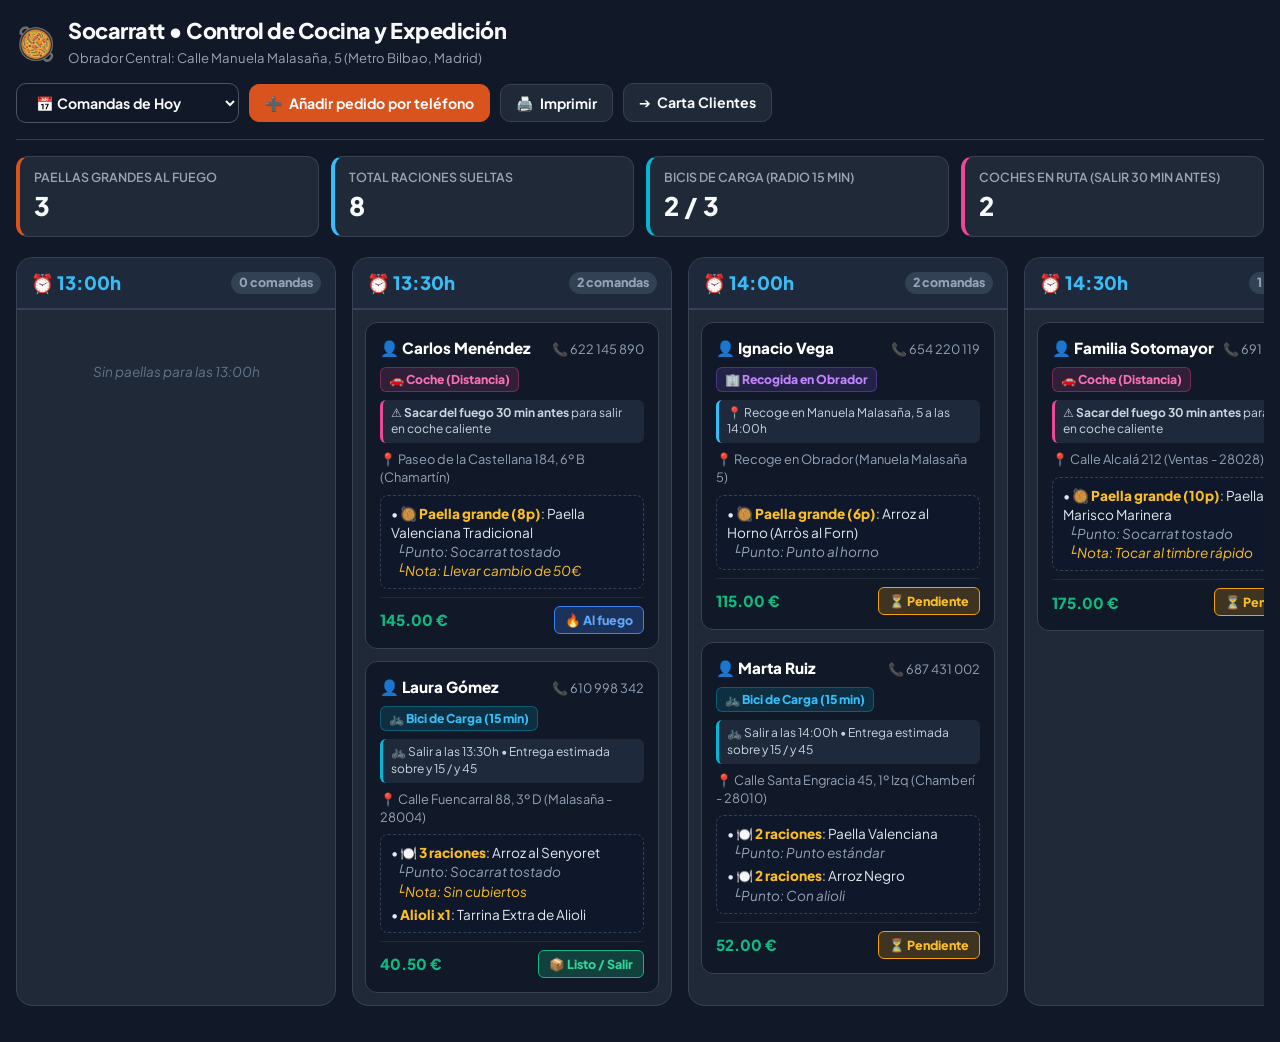
==== cocina.html @ 7521b32a "Initial commit: Sistema de gestion de pedidos Socarratt" ====
<!DOCTYPE html>
<html lang="es">
<head>
  <meta charset="UTF-8">
  <meta name="viewport" content="width=device-width, initial-scale=1.0">
  <title>Panel de Cocina y Comandas | Socarratt Madrid (Manuela Malasaña 5)</title>
  
  <link rel="preconnect" href="https://fonts.googleapis.com">
  <link rel="preconnect" href="https://fonts.gstatic.com" crossorigin>
  <link href="https://fonts.googleapis.com/css2?family=Plus+Jakarta+Sans:wght@400;500;600;700;800&display=swap" rel="stylesheet">
  
  <link rel="stylesheet" href="cocina.css">
</head>
<body>

  <!-- 1. Barra de control superior del KDS -->
  <header class="kds-header">
    <div class="kds-brand">
      <div style="font-size: 2rem;">🥘</div>
      <div>
        <h1>Socarratt &bull; Control de Cocina y Expedición</h1>
        <span>Obrador Central: Calle Manuela Malasaña, 5 (Metro Bilbao, Madrid)</span>
      </div>
    </div>

    <div class="kds-actions">
      <!-- Selector de fecha -->
      <select id="kds-date-filter" class="btn-kds" style="background:#111827; border-color:#4b5563;">
        <option value="today">📅 Comandas de Hoy</option>
        <option value="tomorrow">📅 Comandas de Mañana</option>
        <option value="all">📅 Ver todas las fechas</option>
      </select>

      <button id="btn-new-phone-order" class="btn-kds btn-kds-primary" title="Apuntar un pedido de cliente que llama por teléfono">
        <span>➕</span> <span>Añadir pedido por teléfono</span>
      </button>

      <button id="btn-print-kds" class="btn-kds" title="Imprimir hoja de producción para el paellero">
        <span>🖨️</span> <span>Imprimir</span>
      </button>

      <a href="index.html" class="btn-kds" style="text-decoration: none;">
        <span>➔</span> <span>Carta Clientes</span>
      </a>
    </div>
  </header>

  <!-- 2. KPIs de Producción del Día -->
  <section class="kpi-row">
    <div class="kpi-card" style="border-left: 4px solid var(--primary);">
      <span class="kpi-label">Paellas Grandes al Fuego</span>
      <span class="kpi-value" id="kpi-paellas-count">0</span>
    </div>

    <div class="kpi-card" style="border-left: 4px solid #38bdf8;">
      <span class="kpi-label">Total Raciones Sueltas</span>
      <span class="kpi-value" id="kpi-raciones-count">0</span>
    </div>

    <div class="kpi-card" style="border-left: 4px solid var(--bike-color);">
      <span class="kpi-label">Bicis de Carga (Radio 15 min)</span>
      <span class="kpi-value" id="kpi-bicis-count">0 / 3</span>
    </div>

    <div class="kpi-card" style="border-left: 4px solid var(--car-color);">
      <span class="kpi-label">Coches en Ruta (Salir 30 min antes)</span>
      <span class="kpi-value" id="kpi-coches-count">0</span>
    </div>
  </section>

  <!-- 3. Tablón Horizontal de Tramas Horarias (cada media hora) -->
  <main class="slots-container" id="kds-slots-grid">
    <!-- Renderizado dinámico desde cocina.js (13:00, 13:30, 14:00, 14:30...) -->
  </main>

  <!-- 4. Modal para apuntar una llamada telefónica en 10 segundos -->
  <div class="modal-overlay" id="manual-order-modal">
    <div class="modal-content">
      <button class="modal-close-btn" onclick="closeManualModal()">&times;</button>
      <h2 style="font-size: 1.25rem; font-weight: 800; margin-bottom: 4px;">➕ Nueva Comanda por Teléfono</h2>
      <p style="font-size: 0.8rem; color: #94a3b8; margin-bottom: 16px;">
        Apúntalo aquí para meterlo directamente en la franja horaria de cocina sin usar papel.
      </p>

      <form onsubmit="event.preventDefault(); saveManualPhoneOrder();">
        <div style="display: grid; grid-template-columns: 1fr 1fr; gap: 10px;">
          <div class="form-group">
            <label class="form-label">Nombre del cliente *</label>
            <input type="text" id="m-client-name" class="form-input" placeholder="Ej: Javier López" required>
          </div>
          <div class="form-group">
            <label class="form-label">Teléfono móvil *</label>
            <input type="tel" id="m-client-phone" class="form-input" placeholder="600 000 000" required>
          </div>
        </div>

        <div style="display: grid; grid-template-columns: 1fr 1fr; gap: 10px;">
          <div class="form-group">
            <label class="form-label">Tramo horario de entrega / salida *</label>
            <select id="m-slot" class="form-select">
              <option value="13:00">⏰ 13:00h</option>
              <option value="13:30">⏰ 13:30h</option>
              <option value="14:00" selected>⏰ 14:00h</option>
              <option value="14:30">⏰ 14:30h</option>
              <option value="15:00">⏰ 15:00h</option>
              <option value="15:30">⏰ 15:30h</option>
              <option value="16:00">⏰ 16:00h</option>
            </select>
          </div>
          <div class="form-group">
            <label class="form-label">Tipo de entrega *</label>
            <select id="m-type" class="form-select" onchange="document.getElementById('m-address-group').style.display = this.value === 'pickup' ? 'none' : 'block'">
              <option value="pickup">🏢 Recoger en Obrador (Malasaña 5)</option>
              <option value="delivery_whole">🥘 Paella grande a domicilio</option>
              <option value="delivery_portions">🛵 Raciones a domicilio</option>
            </select>
          </div>
        </div>

        <div class="form-group" id="m-address-group" style="display: none;">
          <label class="form-label">Dirección en Madrid (detecta si va en Bici o Coche):</label>
          <input type="text" id="m-address" class="form-input" placeholder="Ej: C/ Fuencarral 40 (o CP 28004)">
        </div>

        <div style="display: grid; grid-template-columns: 1.2fr 1fr; gap: 10px;">
          <div class="form-group">
            <label class="form-label">Variedad de Arroz *</label>
            <select id="m-rice" class="form-select">
              <option value="Paella Valenciana Tradicional">Paella Valenciana</option>
              <option value="Arroz al Senyoret">Arroz al Senyoret</option>
              <option value="Arroz al Horno (Arròs al Forn)">Arroz al Horno</option>
              <option value="Arroz a Banda">Arroz a Banda</option>
              <option value="Arroz Negro con Sepia">Arroz Negro</option>
              <option value="Paella de la Abuela">Paella de la Abuela</option>
              <option value="Paella Rústica">Paella Rústica</option>
              <option value="Paella de Verduras">Paella de Verduras</option>
              <option value="Fideuà de Gandía">Fideuà de Gandía</option>
            </select>
          </div>
          <div class="form-group">
            <label class="form-label">Formato *</label>
            <select id="m-format" class="form-select">
              <option value="Paella grande para 6 personas">🥘 Paella grande (6p) - 115€</option>
              <option value="Paella grande para 7 personas">🥘 Paella grande (7p) - 130€</option>
              <option value="Paella grande para 8 personas">🥘 Paella grande (8p) - 145€</option>
              <option value="Paella grande para 9 personas">🥘 Paella grande (9p) - 160€</option>
              <option value="Paella grande para 10 personas">🥘 Paella grande (10p) - 175€</option>
              <option value="1 ración individual">🍽️ 1 ración (10€)</option>
              <option value="2 raciones individuales">🍽️ 2 raciones</option>
              <option value="3 raciones individuales">🍽️ 3 raciones</option>
              <option value="4 raciones individuales">🍽️ 4 raciones</option>
            </select>
          </div>
        </div>

        <div style="display: grid; grid-template-columns: 1fr 1fr; gap: 10px;">
          <div class="form-group">
            <label class="form-label">Punto de cocción</label>
            <select id="m-option" class="form-select">
              <option value="Socarrat tostado">Socarrat tostado</option>
              <option value="Punto estándar">Punto estándar</option>
              <option value="Sin tostar">Sin tostar</option>
            </select>
          </div>
          <div class="form-group">
            <label class="form-label">Total (€)</label>
            <input type="number" id="m-total" class="form-input" placeholder="Ej: 115.00">
          </div>
        </div>

        <div class="form-group">
          <label class="form-label">Notas de cocina o repartidor (opcional):</label>
          <input type="text" id="m-notes" class="form-input" placeholder="Ej: Sin pimiento, cambio de 50€...">
        </div>

        <button type="submit" class="btn-kds btn-kds-primary" style="width: 100%; justify-content: center; padding: 12px; margin-top: 10px;">
          Guardar Comanda en Cocina
        </button>
      </form>
    </div>
  </div>

  <script src="cocina.js"></script>
</body>
</html>
---- cocina.css ----
/* ========================================================
   ESTILOS DEL PANEL DE COCINA Y COMANDAS - SOCARRATT
   Diseñado para tablet/pantalla de barra y cocina en Manuela Malasaña 5
   ======================================================== */

:root {
  --primary: #d9531e;
  --primary-hover: #c04313;
  --bg-dark: #111827;
  --bg-card: #1f2937;
  --text-light: #f9fafb;
  --text-muted: #9ca3af;
  --border: #374151;
  --status-pending: #f59e0b;
  --status-cooking: #3b82f6;
  --status-ready: #10b981;
  --status-delivered: #6b7280;
  --bike-color: #06b6d4;
  --car-color: #ec4899;
  --pickup-color: #8b5cf6;
}

* {
  box-sizing: border-box;
  margin: 0;
  padding: 0;
  font-family: 'Plus Jakarta Sans', system-ui, -apple-system, sans-serif;
}

body {
  background-color: var(--bg-dark);
  color: var(--text-light);
  min-height: 100vh;
  padding: 16px;
  line-height: 1.4;
}

/* --- BARRA SUPERIOR DE CONTROL --- */
.kds-header {
  display: flex;
  justify-content: space-between;
  align-items: center;
  flex-wrap: wrap;
  gap: 14px;
  padding-bottom: 16px;
  border-bottom: 1px solid var(--border);
  margin-bottom: 16px;
}

.kds-brand {
  display: flex;
  align-items: center;
  gap: 12px;
}

.kds-brand h1 {
  font-size: 1.35rem;
  font-weight: 800;
  letter-spacing: -0.5px;
}

.kds-brand span {
  font-size: 0.82rem;
  color: var(--text-muted);
}

.kds-actions {
  display: flex;
  align-items: center;
  gap: 10px;
  flex-wrap: wrap;
}

.btn-kds {
  background: var(--bg-card);
  border: 1px solid var(--border);
  color: var(--text-light);
  padding: 9px 15px;
  border-radius: 10px;
  font-size: 0.88rem;
  font-weight: 700;
  cursor: pointer;
  display: inline-flex;
  align-items: center;
  gap: 6px;
  transition: all 0.2s;
}

.btn-kds:hover {
  background: #374151;
}

.btn-kds-primary {
  background: var(--primary);
  border-color: var(--primary);
  color: white;
}

.btn-kds-primary:hover {
  background: var(--primary-hover);
}

/* --- KPIs Y RESUMEN RÁPIDO DE COCINA --- */
.kpi-row {
  display: grid;
  grid-template-columns: repeat(auto-fit, minmax(170px, 1fr));
  gap: 12px;
  margin-bottom: 20px;
}

.kpi-card {
  background: var(--bg-card);
  border: 1px solid var(--border);
  border-radius: 12px;
  padding: 12px 14px;
  display: flex;
  flex-direction: column;
}

.kpi-label {
  font-size: 0.78rem;
  color: var(--text-muted);
  font-weight: 600;
  text-transform: uppercase;
}

.kpi-value {
  font-size: 1.6rem;
  font-weight: 800;
  color: var(--text-light);
  margin-top: 2px;
}

/* --- TRAMOS HORARIOS HORIZONTALES / COLUMNAS --- */
.slots-container {
  display: flex;
  gap: 16px;
  overflow-x: auto;
  padding-bottom: 20px;
  min-height: calc(100vh - 220px);
}

.slots-container::-webkit-scrollbar {
  height: 8px;
}

.slots-container::-webkit-scrollbar-thumb {
  background: #4b5563;
  border-radius: 10px;
}

.slot-column {
  background: var(--bg-card);
  border: 1px solid var(--border);
  border-radius: 16px;
  min-width: 320px;
  max-width: 340px;
  flex: 0 0 320px;
  display: flex;
  flex-direction: column;
  overflow: hidden;
}

.slot-header {
  background: #1e293b;
  padding: 12px 14px;
  border-bottom: 2px solid var(--border);
  display: flex;
  justify-content: space-between;
  align-items: center;
}

.slot-time {
  font-size: 1.15rem;
  font-weight: 800;
  color: #38bdf8;
  display: flex;
  align-items: center;
  gap: 6px;
}

.slot-badge {
  background: #334155;
  color: #94a3b8;
  font-size: 0.78rem;
  font-weight: 800;
  padding: 2px 8px;
  border-radius: 9999px;
}

.slot-orders-list {
  padding: 12px;
  display: flex;
  flex-direction: column;
  gap: 12px;
  overflow-y: auto;
  flex: 1;
}

.slot-empty {
  text-align: center;
  padding: 40px 10px;
  color: #64748b;
  font-size: 0.85rem;
  font-style: italic;
}

/* --- TARJETA DE COMANDA / TICKET --- */
.ticket-card {
  background: #111827;
  border: 1px solid #374151;
  border-radius: 12px;
  padding: 14px;
  display: flex;
  flex-direction: column;
  gap: 8px;
  transition: transform 0.15s, border-color 0.15s;
}

.ticket-card:hover {
  border-color: #64748b;
}

.ticket-header {
  display: flex;
  justify-content: space-between;
  align-items: baseline;
}

.ticket-client {
  font-weight: 800;
  font-size: 0.95rem;
  color: white;
}

.ticket-phone {
  font-size: 0.8rem;
  color: #94a3b8;
}

/* BADGES DE LOGÍSTICA (BICI, COCHE, RECOGIDA) */
.logistics-pill {
  font-size: 0.76rem;
  font-weight: 800;
  padding: 3px 8px;
  border-radius: 6px;
  display: inline-flex;
  align-items: center;
  gap: 4px;
  width: fit-content;
}

.pill-bike {
  background: rgba(6, 182, 212, 0.15);
  color: #38bdf8;
  border: 1px solid rgba(6, 182, 212, 0.35);
}

.pill-car {
  background: rgba(236, 72, 153, 0.15);
  color: #f472b6;
  border: 1px solid rgba(236, 72, 153, 0.35);
}

.pill-pickup {
  background: rgba(139, 92, 246, 0.15);
  color: #c084fc;
  border: 1px solid rgba(139, 92, 246, 0.35);
}

.ticket-timing-alert {
  font-size: 0.75rem;
  color: #cbd5e1;
  background: #1e293b;
  padding: 5px 8px;
  border-radius: 6px;
  border-left: 3px solid #38bdf8;
}

.timing-car {
  border-left-color: #ec4899;
}

.timing-bike {
  border-left-color: #06b6d4;
}

/* DETALLE DE PLATOS DE LA COMANDA */
.ticket-items {
  background: #0f172a;
  border-radius: 8px;
  padding: 8px 10px;
  font-size: 0.85rem;
  border: 1px dashed #334155;
}

.ticket-item-row {
  margin-bottom: 4px;
  color: #e2e8f0;
}

.ticket-item-row:last-child {
  margin-bottom: 0;
}

.ticket-item-highlight {
  color: #fbbf24;
  font-weight: 800;
}

.ticket-footer {
  display: flex;
  justify-content: space-between;
  align-items: center;
  padding-top: 8px;
  border-top: 1px solid #1f2937;
}

.ticket-total {
  font-size: 0.95rem;
  font-weight: 800;
  color: #10b981;
}

/* BOTÓN DE ESTADO DEL TICKET (EN ESPERA -> AL FUEGO -> LISTO) */
.ticket-status-btn {
  border: none;
  border-radius: 6px;
  padding: 5px 10px;
  font-size: 0.78rem;
  font-weight: 800;
  cursor: pointer;
  transition: all 0.15s;
}

.status-pending {
  background: rgba(245, 158, 11, 0.2);
  color: #fbbf24;
  border: 1px solid #f59e0b;
}

.status-cooking {
  background: rgba(59, 130, 246, 0.25);
  color: #60a5fa;
  border: 1px solid #3b82f6;
  animation: pulseCooking 1.5s infinite;
}

@keyframes pulseCooking {
  0%, 100% { opacity: 1; }
  50% { opacity: 0.7; }
}

.status-ready {
  background: rgba(16, 185, 129, 0.25);
  color: #34d399;
  border: 1px solid #10b981;
}

.status-delivered {
  background: #334155;
  color: #94a3b8;
  border: 1px solid #475569;
}

/* --- MODAL DE NUEVA COMANDA MANUAL (LLAMADA TELEFÓNICA) --- */
.modal-overlay {
  display: none;
  position: fixed;
  inset: 0;
  background: rgba(0, 0, 0, 0.75);
  backdrop-filter: blur(4px);
  z-index: 1000;
  align-items: center;
  justify-content: center;
  padding: 16px;
}

.modal-overlay.active {
  display: flex;
}

.modal-content {
  background: var(--bg-card);
  border: 1px solid var(--border);
  border-radius: 16px;
  max-width: 540px;
  width: 100%;
  max-height: 90vh;
  overflow-y: auto;
  padding: 24px;
  color: white;
  position: relative;
}

.form-group {
  margin-bottom: 14px;
}

.form-label {
  display: block;
  font-size: 0.82rem;
  font-weight: 700;
  color: #cbd5e1;
  margin-bottom: 5px;
}

.form-input, .form-select, .form-textarea {
  width: 100%;
  padding: 10px 12px;
  background: #111827;
  border: 1px solid var(--border);
  border-radius: 8px;
  color: white;
  font-size: 0.92rem;
  outline: none;
}

.form-input:focus, .form-select:focus, .form-textarea:focus {
  border-color: var(--primary);
}

.modal-close-btn {
  position: absolute;
  top: 18px;
  right: 18px;
  background: #374151;
  border: none;
  width: 32px;
  height: 32px;
  border-radius: 50%;
  color: white;
  cursor: pointer;
  font-size: 1.2rem;
}
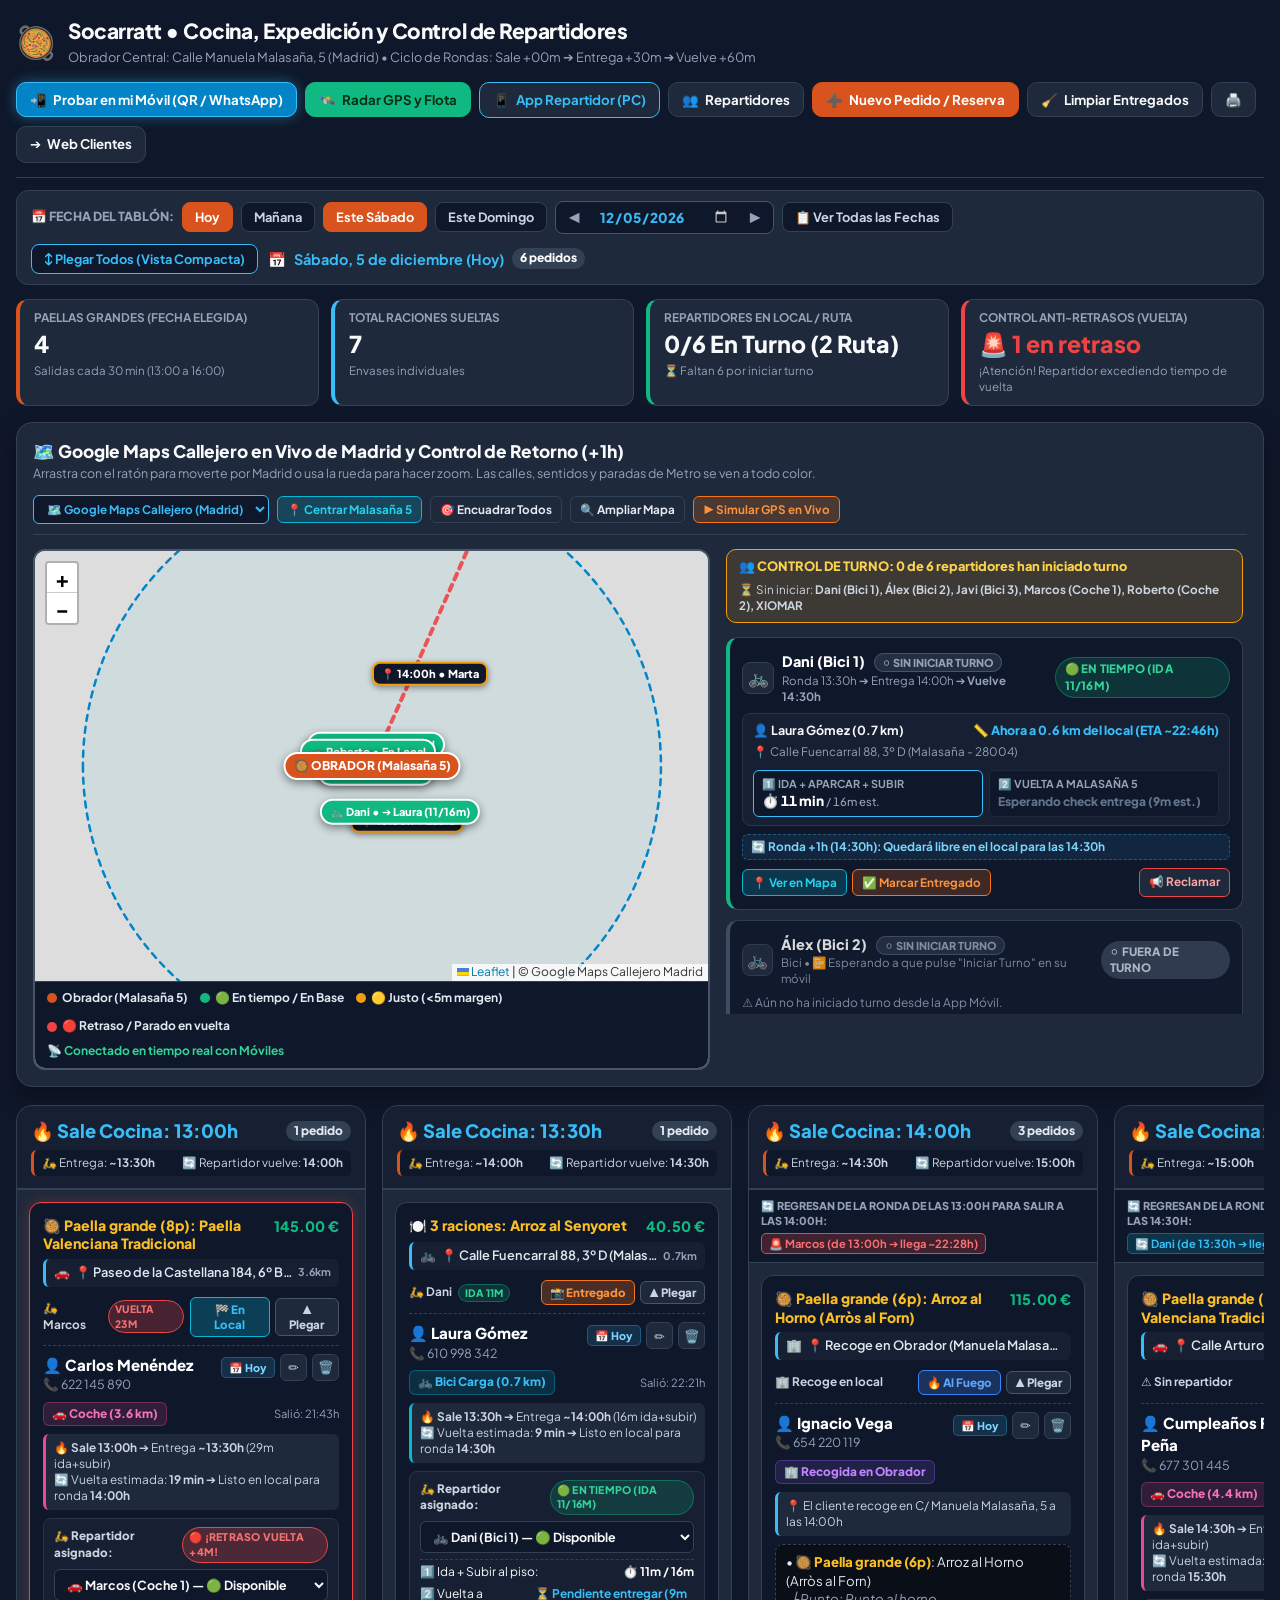
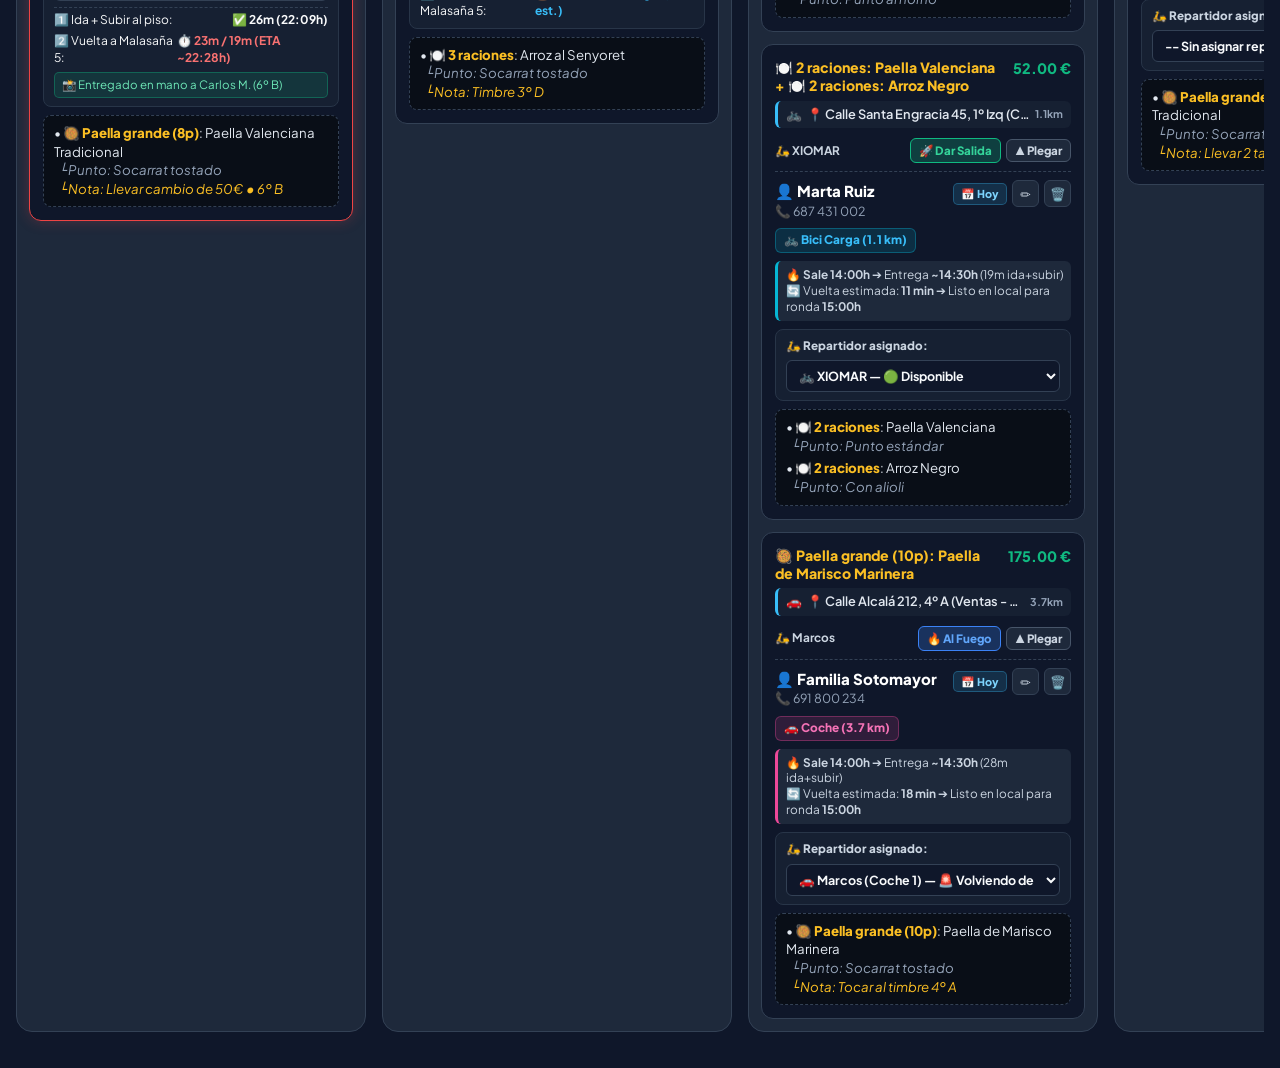
==== commit 4d4d5fb6: "Subir sistema Socarratt Cloud para iPad y Moviles en directo" ====
--- a/cocina.html
+++ b/cocina.html
@@ -3,12 +3,14 @@
 <head>
   <meta charset="UTF-8">
   <meta name="viewport" content="width=device-width, initial-scale=1.0">
-  <title>Panel de Cocina y Comandas | Socarratt Madrid (Manuela Malasaña 5)</title>
+  <title>Panel de Cocina, Expedición y Radar GPS | Socarratt Madrid (Manuela Malasaña 5)</title>
   
   <link rel="preconnect" href="https://fonts.googleapis.com">
   <link rel="preconnect" href="https://fonts.gstatic.com" crossorigin>
   <link href="https://fonts.googleapis.com/css2?family=Plus+Jakarta+Sans:wght@400;500;600;700;800&display=swap" rel="stylesheet">
   
+  <!-- Leaflet CSS local para garantizar que el mapa cargue siempre al 100% -->
+  <link rel="stylesheet" href="leaflet.css" />
   <link rel="stylesheet" href="cocina.css">
 </head>
 <body>
@@ -18,71 +20,236 @@
     <div class="kds-brand">
       <div style="font-size: 2rem;">🥘</div>
       <div>
-        <h1>Socarratt &bull; Control de Cocina y Expedición</h1>
-        <span>Obrador Central: Calle Manuela Malasaña, 5 (Metro Bilbao, Madrid)</span>
+        <h1>Socarratt &bull; Cocina, Expedición y Control de Repartidores</h1>
+        <span>Obrador Central: Calle Manuela Malasaña, 5 (Madrid) &bull; Ciclo de Rondas: Sale +00m ➔ Entrega +30m ➔ Vuelve +60m</span>
       </div>
     </div>
 
     <div class="kds-actions">
-      <!-- Selector de fecha -->
-      <select id="kds-date-filter" class="btn-kds" style="background:#111827; border-color:#4b5563;">
-        <option value="today">📅 Comandas de Hoy</option>
-        <option value="tomorrow">📅 Comandas de Mañana</option>
-        <option value="all">📅 Ver todas las fechas</option>
-      </select>
-
-      <button id="btn-new-phone-order" class="btn-kds btn-kds-primary" title="Apuntar un pedido de cliente que llama por teléfono">
-        <span>➕</span> <span>Añadir pedido por teléfono</span>
+      <button class="btn-kds" onclick="openMobileConnectModal()" style="background:#0284c7; border-color:#38bdf8; color:#fff; box-shadow: 0 0 14px rgba(56, 189, 248, 0.4);">
+        <span>📲</span> <span>Probar en mi Móvil (QR / WhatsApp)</span>
+      </button>
+
+      <button id="btn-toggle-gps-panel" class="btn-kds btn-kds-gps active" onclick="toggleFleetPanel()" title="Mostrar/Ocultar Mapa GPS y Control de Tiempos de Repartidores">
+        <span>🛰️</span> <span>Radar GPS y Flota</span>
+      </button>
+
+      <a href="repartidor.html" target="_blank" class="btn-kds" style="border-color:#38bdf8; color:#38bdf8;" title="Abrir la app móvil en otra pestaña del ordenador">
+        <span>📱</span> <span>App Repartidor (PC)</span>
+      </a>
+
+      <button class="btn-kds" onclick="openRidersModal()" title="Configurar nombres, teléfonos y vehículos de tus repartidores">
+        <span>👥</span> <span>Repartidores</span>
+      </button>
+
+      <button id="btn-new-phone-order" class="btn-kds btn-kds-primary" title="Apuntar un pedido de cliente que llama por teléfono para cualquier fecha">
+        <span>➕</span> <span>Nuevo Pedido / Reserva</span>
+      </button>
+
+      <button class="btn-kds" onclick="clearDeliveredOrders()" title="Borrar del tablón los pedidos que ya están marcados como completados/entregados">
+        <span>🧹</span> <span>Limpiar Entregados</span>
       </button>
 
       <button id="btn-print-kds" class="btn-kds" title="Imprimir hoja de producción para el paellero">
-        <span>🖨️</span> <span>Imprimir</span>
-      </button>
-
-      <a href="index.html" class="btn-kds" style="text-decoration: none;">
-        <span>➔</span> <span>Carta Clientes</span>
+        <span>🖨️</span>
+      </button>
+
+      <a href="index.html" class="btn-kds" title="Ir a la web de pedidos de clientes">
+        <span>➔</span> <span>Web Clientes</span>
       </a>
     </div>
   </header>
 
-  <!-- 2. KPIs de Producción del Día -->
+  <!-- 1B. Barra de Calendario y Selector de Cualquier Fecha -->
+  <section class="date-nav-bar">
+    <div class="date-nav-left">
+      <span style="font-size:0.78rem; font-weight:800; color:#94a3b8; text-transform:uppercase;">📅 Fecha del Tablón:</span>
+      
+      <button type="button" class="date-quick-btn active" id="qdate-today" onclick="selectQuickDate('today')">Hoy</button>
+      <button type="button" class="date-quick-btn" id="qdate-tomorrow" onclick="selectQuickDate('tomorrow')">Mañana</button>
+      <button type="button" class="date-quick-btn" id="qdate-saturday" onclick="selectQuickDate('saturday')">Este Sábado</button>
+      <button type="button" class="date-quick-btn" id="qdate-sunday" onclick="selectQuickDate('sunday')">Este Domingo</button>
+
+      <!-- Calendario completo para elegir cualquier día del año + botones Día Anterior / Día Siguiente -->
+      <div class="calendar-input-group">
+        <button type="button" class="calendar-step-btn" onclick="stepSelectedDate(-1)" title="Día anterior">◀</button>
+        <input type="date" id="kds-calendar-input" class="kds-date-input" onchange="onCalendarDateChange(this.value)" title="Elige cualquier fecha del calendario">
+        <button type="button" class="calendar-step-btn" onclick="stepSelectedDate(1)" title="Día siguiente">▶</button>
+      </div>
+
+      <button type="button" class="date-quick-btn" id="qdate-all" onclick="selectQuickDate('all')">📋 Ver Todas las Fechas</button>
+    </div>
+
+    <div style="display:flex; align-items:center; gap:10px; flex-wrap:wrap;">
+      <button type="button" class="date-quick-btn" id="btn-toggle-all-collapse" onclick="toggleAllTicketsCollapse()" style="border-color:#38bdf8; color:#38bdf8;">
+        ↕️ Plegar Todos (Vista Compacta)
+      </button>
+      <div class="active-date-banner" id="active-date-label">
+        📅 Viendo comandas de Hoy
+      </div>
+    </div>
+  </section>
+
+  <!-- 2. KPIs de Producción y Estado de Repartidores -->
   <section class="kpi-row">
     <div class="kpi-card" style="border-left: 4px solid var(--primary);">
-      <span class="kpi-label">Paellas Grandes al Fuego</span>
+      <span class="kpi-label">Paellas Grandes (Fecha Elegida)</span>
       <span class="kpi-value" id="kpi-paellas-count">0</span>
+      <span class="kpi-sub">Salidas cada 30 min (13:00 a 16:00)</span>
     </div>
 
     <div class="kpi-card" style="border-left: 4px solid #38bdf8;">
       <span class="kpi-label">Total Raciones Sueltas</span>
       <span class="kpi-value" id="kpi-raciones-count">0</span>
-    </div>
-
-    <div class="kpi-card" style="border-left: 4px solid var(--bike-color);">
-      <span class="kpi-label">Bicis de Carga (Radio 15 min)</span>
-      <span class="kpi-value" id="kpi-bicis-count">0 / 3</span>
-    </div>
-
-    <div class="kpi-card" style="border-left: 4px solid var(--car-color);">
-      <span class="kpi-label">Coches en Ruta (Salir 30 min antes)</span>
-      <span class="kpi-value" id="kpi-coches-count">0</span>
+      <span class="kpi-sub">Envases individuales</span>
+    </div>
+
+    <div class="kpi-card" style="border-left: 4px solid var(--sem-green);">
+      <span class="kpi-label">Repartidores en Local / Ruta</span>
+      <span class="kpi-value" id="kpi-fleet-status">0 Libres / 0 Ruta</span>
+      <span class="kpi-sub" id="kpi-fleet-sub">Bicis de carga y coches</span>
+    </div>
+
+    <div class="kpi-card" id="kpi-delay-card" style="border-left: 4px solid var(--sem-red);">
+      <span class="kpi-label">Control Anti-Retrasos (Vuelta)</span>
+      <span class="kpi-value" id="kpi-delays-count">0 alertas</span>
+      <span class="kpi-sub" id="kpi-delays-sub">Separación Ida vs Vuelta al local</span>
     </div>
   </section>
 
-  <!-- 3. Tablón Horizontal de Tramas Horarias (cada media hora) -->
+  <!-- 3. PANEL DE CONTROL DE REPARTIDORES Y MAPA GPS EN VIVO -->
+  <section class="fleet-control-section" id="fleet-control-panel">
+    <div class="fleet-header">
+      <div class="fleet-title-box">
+        <h2>
+          <span>🗺️ Google Maps Callejero en Vivo de Madrid y Control de Retorno (+1h)</span>
+        </h2>
+        <p>
+          Arrastra con el ratón para moverte por Madrid o usa la rueda para hacer zoom. Las calles, sentidos y paradas de Metro se ven a todo color.
+        </p>
+      </div>
+
+      <div class="fleet-toolbar">
+        <select id="map-style-select" class="btn-mini" onchange="changeMapTileStyle(this.value)" style="background:#0f172a; color:#38bdf8; border-color:#38bdf8;">
+          <option value="google_streets" selected>🗺️ Google Maps Callejero (Madrid)</option>
+          <option value="google_hybrid">🛰️ Google Satélite + Calles</option>
+          <option value="esri_streets">🏙️ Callejero Esri Detallado</option>
+          <option value="osm">🌍 OpenStreetMap Clásico</option>
+        </select>
+
+        <button class="btn-mini btn-mini-cyan" onclick="centerMapOnBase()">
+          📍 Centrar Malasaña 5
+        </button>
+
+        <button class="btn-mini" onclick="fitAllMapMarkers()">
+          🎯 Encuadrar Todos
+        </button>
+
+        <button class="btn-mini" id="btn-expand-map" onclick="toggleExpandMap()">
+          🔍 Ampliar Mapa
+        </button>
+
+        <button class="btn-mini btn-mini-orange" id="btn-sim-gps" onclick="toggleGpsSimulation()">
+          ▶️ Simular GPS en Vivo
+        </button>
+      </div>
+    </div>
+
+    <div class="fleet-grid" id="fleet-grid-container">
+      <!-- Mapa GPS interactivo de Madrid -->
+      <div class="gps-map-wrapper">
+        <div id="kds-live-map"></div>
+        <div class="map-footer-legend">
+          <div class="legend-items">
+            <span class="legend-dot"><span class="dot-circle" style="background:#d9531e;"></span> Obrador (Malasaña 5)</span>
+            <span class="legend-dot"><span class="dot-circle" style="background:#10b981;"></span> 🟢 En tiempo / En Base</span>
+            <span class="legend-dot"><span class="dot-circle" style="background:#f59e0b;"></span> 🟡 Justo (&lt;5m margen)</span>
+            <span class="legend-dot"><span class="dot-circle" style="background:#ef4444;"></span> 🔴 Retraso / Parado en vuelta</span>
+          </div>
+          <span id="gps-last-sync" style="color:#34d399; font-weight:700;">📡 Conectado en tiempo real con Móviles</span>
+        </div>
+      </div>
+
+      <!-- Tarjetas de Repartidores con Cronómetro de Ida, Check de Entrega y Cronómetro de Vuelta -->
+      <div class="riders-cards-list" id="kds-riders-list">
+        <!-- Renderizado dinámico desde cocina.js -->
+      </div>
+    </div>
+  </section>
+
+  <!-- 4. Tablón Horizontal de Tramas Horarias (13:00 a 16:00 cada 30 min) -->
   <main class="slots-container" id="kds-slots-grid">
-    <!-- Renderizado dinámico desde cocina.js (13:00, 13:30, 14:00, 14:30...) -->
+    <!-- Renderizado dinámico desde cocina.js -->
   </main>
 
-  <!-- 4. Modal para apuntar una llamada telefónica en 10 segundos -->
+  <!-- 5. Modal para Conectar y Probar en el Móvil (QR + Enviar por WhatsApp) -->
+  <div class="modal-overlay" id="mobile-connect-modal">
+    <div class="modal-content" style="max-width: 500px; text-align: center;">
+      <button class="modal-close-btn" onclick="closeMobileConnectModal()">&times;</button>
+      <div style="font-size: 2.2rem; margin-bottom: 4px;">📲</div>
+      <h2 style="font-size: 1.25rem; font-weight: 800; margin-bottom: 6px;">Probar App de Repartidor en tu Móvil</h2>
+      <p style="font-size: 0.82rem; color: #cbd5e1; margin-bottom: 14px;">
+        Escanea este código QR con la cámara de tu móvil o envíate el enlace por WhatsApp. <strong>Lo que toques en el móvil actualizará este tablón de cocina en tiempo real</strong> (funciona con Wi-Fi y con 4G/5G).
+      </p>
+
+      <!-- Selector de qué pantalla abrir en el móvil -->
+      <div style="text-align:left; margin-bottom:12px;">
+        <label class="form-label">¿Qué pantalla quieres abrir en el móvil?</label>
+        <select id="mobile-link-target" class="form-select" onchange="updateMobileQrAndLinks()">
+          <option value="/repartidor.html" selected>🛵 App Móvil del Repartidor (GPS + Marcar Entregado)</option>
+          <option value="/cocina.html">🥘 Tablón de Cocina y Radar GPS completo</option>
+          <option value="/index.html">🛒 Carta Web de Clientes (Pedidos Online)</option>
+        </select>
+      </div>
+
+      <!-- Selector de Modo de Conexión (Túnel 4G/5G vs Wi-Fi Directo) -->
+      <div style="display:flex; gap:6px; justify-content:center; margin-bottom:10px;">
+        <button type="button" id="qr-mode-tunnel" class="date-quick-btn active" onclick="setMobileQrMode('tunnel')" style="font-size:0.75rem;">
+          🌐 Túnel 4G/5G + GPS (Auto-actualizable)
+        </button>
+        <button type="button" id="qr-mode-wifi" class="date-quick-btn" onclick="setMobileQrMode('wifi')" style="font-size:0.75rem;">
+          📶 Wi-Fi Directo (192.168.1.41 - Nunca caduca)
+        </button>
+      </div>
+
+      <!-- Caja del Código QR -->
+      <div style="background: white; padding: 16px; border-radius: 16px; display: inline-block; margin-bottom: 14px; box-shadow: 0 8px 25px rgba(0,0,0,0.4);">
+        <img id="mobile-qr-img" src="" alt="Código QR Móvil" style="width: 210px; height: 210px; display: block;">
+      </div>
+
+      <!-- Enlace copiable -->
+      <div style="background: #0f172a; border: 1px solid #334155; border-radius: 10px; padding: 10px; margin-bottom: 14px; text-align: left;">
+        <div style="font-size: 0.72rem; color: #94a3b8; font-weight: 700; text-transform: uppercase;">Enlace directo para móvil:</div>
+        <div style="display:flex; gap:8px; align-items:center; margin-top:4px;">
+          <input type="text" id="mobile-public-url-input" class="form-input" readonly style="font-size:0.8rem; padding:7px 10px; color:#38bdf8; font-weight:700;" value="https://xiomar0311-svg.github.io/pedidos/repartidor.html">
+          <button type="button" class="btn-kds" onclick="copyMobileUrl()" style="padding:7px 12px; white-space:nowrap;">📋 Copiar</button>
+        </div>
+        <div style="font-size: 0.72rem; color: #64748b; margin-top: 6px;">
+          💡 Si estás en el mismo Wi-Fi de casa/local también puedes usar: <code style="color:#cbd5e1;">http://192.168.1.41:8080/repartidor.html</code>
+        </div>
+      </div>
+
+      <!-- Botón directo para mandárselo por WhatsApp -->
+      <div style="display:flex; flex-direction:column; gap:8px;">
+        <a id="btn-send-wa-mobile" href="#" target="_blank" class="btn-kds btn-kds-primary" style="justify-content:center; padding:12px; font-size:0.92rem; background:#10b981; border-color:#10b981; color:#052e16;">
+          <span>💬</span> <span>Enviarme el enlace por WhatsApp para abrirlo en el móvil</span>
+        </a>
+      </div>
+    </div>
+  </div>
+
+  <!-- 6. Modal para Añadir o Editar Comanda / Reserva para Cualquier Fecha -->
   <div class="modal-overlay" id="manual-order-modal">
     <div class="modal-content">
       <button class="modal-close-btn" onclick="closeManualModal()">&times;</button>
-      <h2 style="font-size: 1.25rem; font-weight: 800; margin-bottom: 4px;">➕ Nueva Comanda por Teléfono</h2>
+      <h2 id="manual-modal-title" style="font-size: 1.25rem; font-weight: 800; margin-bottom: 4px;">➕ Nueva Comanda / Reserva por Teléfono</h2>
       <p style="font-size: 0.8rem; color: #94a3b8; margin-bottom: 16px;">
-        Apúntalo aquí para meterlo directamente en la franja horaria de cocina sin usar papel.
+        Elige cualquier fecha del calendario. El sistema calcula distancia desde C/ Manuela Malasaña 5, tiempo de ida+subir y vuelta.
       </p>
 
       <form onsubmit="event.preventDefault(); saveManualPhoneOrder();">
+        <input type="hidden" id="m-edit-order-id" value="">
+
         <div style="display: grid; grid-template-columns: 1fr 1fr; gap: 10px;">
           <div class="form-group">
             <label class="form-label">Nombre del cliente *</label>
@@ -94,32 +261,37 @@
           </div>
         </div>
 
-        <div style="display: grid; grid-template-columns: 1fr 1fr; gap: 10px;">
-          <div class="form-group">
-            <label class="form-label">Tramo horario de entrega / salida *</label>
+        <div style="display: grid; grid-template-columns: 1fr 1.2fr; gap: 10px;">
+          <div class="form-group">
+            <label class="form-label">📅 Fecha de la Reserva / Pedido *</label>
+            <input type="date" id="m-order-date" class="form-input" required>
+          </div>
+          <div class="form-group">
+            <label class="form-label">⏰ Hora Salida de Cocina (Entrega +30m) *</label>
             <select id="m-slot" class="form-select">
-              <option value="13:00">⏰ 13:00h</option>
-              <option value="13:30">⏰ 13:30h</option>
-              <option value="14:00" selected>⏰ 14:00h</option>
-              <option value="14:30">⏰ 14:30h</option>
-              <option value="15:00">⏰ 15:00h</option>
-              <option value="15:30">⏰ 15:30h</option>
-              <option value="16:00">⏰ 16:00h</option>
-            </select>
-          </div>
-          <div class="form-group">
-            <label class="form-label">Tipo de entrega *</label>
-            <select id="m-type" class="form-select" onchange="document.getElementById('m-address-group').style.display = this.value === 'pickup' ? 'none' : 'block'">
-              <option value="pickup">🏢 Recoger en Obrador (Malasaña 5)</option>
-              <option value="delivery_whole">🥘 Paella grande a domicilio</option>
-              <option value="delivery_portions">🛵 Raciones a domicilio</option>
-            </select>
-          </div>
-        </div>
-
-        <div class="form-group" id="m-address-group" style="display: none;">
-          <label class="form-label">Dirección en Madrid (detecta si va en Bici o Coche):</label>
-          <input type="text" id="m-address" class="form-input" placeholder="Ej: C/ Fuencarral 40 (o CP 28004)">
+              <option value="13:00">🔥 Sale 13:00h (Entrega ~13:30h ➔ Vuelve 14:00h)</option>
+              <option value="13:30">🔥 Sale 13:30h (Entrega ~14:00h ➔ Vuelve 14:30h)</option>
+              <option value="14:00" selected>🔥 Sale 14:00h (Entrega ~14:30h ➔ Vuelve 15:00h)</option>
+              <option value="14:30">🔥 Sale 14:30h (Entrega ~15:00h ➔ Vuelve 15:30h)</option>
+              <option value="15:00">🔥 Sale 15:00h (Entrega ~15:30h ➔ Vuelve 16:00h)</option>
+              <option value="15:30">🔥 Sale 15:30h (Entrega ~16:00h ➔ Vuelve 16:30h)</option>
+              <option value="16:00">🔥 Sale 16:00h (Última ronda)</option>
+            </select>
+          </div>
+        </div>
+
+        <div class="form-group">
+          <label class="form-label">Tipo de entrega *</label>
+          <select id="m-type" class="form-select" onchange="document.getElementById('m-address-group').style.display = this.value === 'pickup' ? 'none' : 'block'">
+            <option value="delivery_whole" selected>🥘 Paella grande a domicilio</option>
+            <option value="delivery_portions">🛵 Raciones a domicilio</option>
+            <option value="pickup">🏢 Recoger en Obrador (Malasaña 5)</option>
+          </select>
+        </div>
+
+        <div class="form-group" id="m-address-group" style="display: block;">
+          <label class="form-label">Dirección en Madrid (calcula km, tiempo de ida+subir y vuelta):</label>
+          <input type="text" id="m-address" class="form-input" placeholder="Ej: Paseo de la Castellana 120, Chamartín (o C/ Fuencarral 40)">
         </div>
 
         <div style="display: grid; grid-template-columns: 1.2fr 1fr; gap: 10px;">
@@ -145,7 +317,6 @@
               <option value="Paella grande para 8 personas">🥘 Paella grande (8p) - 145€</option>
               <option value="Paella grande para 9 personas">🥘 Paella grande (9p) - 160€</option>
               <option value="Paella grande para 10 personas">🥘 Paella grande (10p) - 175€</option>
-              <option value="1 ración individual">🍽️ 1 ración (10€)</option>
               <option value="2 raciones individuales">🍽️ 2 raciones</option>
               <option value="3 raciones individuales">🍽️ 3 raciones</option>
               <option value="4 raciones individuales">🍽️ 4 raciones</option>
@@ -164,22 +335,62 @@
           </div>
           <div class="form-group">
             <label class="form-label">Total (€)</label>
-            <input type="number" id="m-total" class="form-input" placeholder="Ej: 115.00">
+            <input type="number" step="0.01" id="m-total" class="form-input" placeholder="Ej: 115.00" value="115">
           </div>
         </div>
 
         <div class="form-group">
-          <label class="form-label">Notas de cocina o repartidor (opcional):</label>
-          <input type="text" id="m-notes" class="form-input" placeholder="Ej: Sin pimiento, cambio de 50€...">
+          <label class="form-label">Notas de cocina o timbre/piso para el repartidor:</label>
+          <input type="text" id="m-notes" class="form-input" placeholder="Ej: 4º B, portero automático, llevar cambio de 50€...">
         </div>
 
         <button type="submit" class="btn-kds btn-kds-primary" style="width: 100%; justify-content: center; padding: 12px; margin-top: 10px;">
-          Guardar Comanda en Cocina
+          💾 Guardar Comanda en el Tablón
         </button>
       </form>
     </div>
   </div>
 
+  <!-- 7. Modal para Gestionar la Plantilla de Repartidores -->
+  <div class="modal-overlay" id="riders-manage-modal">
+    <div class="modal-content">
+      <button class="modal-close-btn" onclick="closeRidersModal()">&times;</button>
+      <h2 style="font-size: 1.2rem; font-weight: 800; margin-bottom: 4px;">👥 Equipo de Repartidores (Bicis y Coches)</h2>
+      <p style="font-size: 0.8rem; color: #94a3b8; margin-bottom: 14px;">
+        Añade o edita tus repartidores del turno. Pulsa en "📲 Enviar a su Móvil" para mandarle su enlace directo por WhatsApp.
+      </p>
+
+      <div id="riders-modal-list" style="display:flex; flex-direction:column; gap:8px; margin-bottom:16px;"></div>
+
+      <form onsubmit="event.preventDefault(); addNewRider();" style="background:#0f172a; padding:12px; border-radius:10px; border:1px solid #334155;">
+        <div style="font-size:0.82rem; font-weight:800; margin-bottom:8px; color:#38bdf8;">➕ Añadir Nuevo Repartidor</div>
+        <div style="display:grid; grid-template-columns: 1.2fr 1fr 1fr auto; gap:8px; align-items:end;">
+          <div>
+            <label class="form-label" style="font-size:0.72rem;">Nombre *</label>
+            <input type="text" id="new-rider-name" class="form-input" placeholder="Ej: Dani (Bici 1)" required style="padding:7px 10px; font-size:0.82rem;">
+          </div>
+          <div>
+            <label class="form-label" style="font-size:0.72rem;">Vehículo *</label>
+            <select id="new-rider-vehicle" class="form-select" style="padding:7px 10px; font-size:0.82rem;">
+              <option value="bike">🚲 Bici de Carga</option>
+              <option value="car">🚗 Coche</option>
+              <option value="moto">🛵 Moto</option>
+            </select>
+          </div>
+          <div>
+            <label class="form-label" style="font-size:0.72rem;">Teléfono WhatsApp *</label>
+            <input type="tel" id="new-rider-phone" class="form-input" placeholder="600 000 000" required style="padding:7px 10px; font-size:0.82rem;">
+          </div>
+          <button type="submit" class="btn-kds btn-kds-primary" style="padding:8px 12px;">Añadir</button>
+        </div>
+      </form>
+    </div>
+  </div>
+
+  <!-- Librerías Locales (Leaflet + MQTT en tiempo real para sincronizar con el móvil) -->
+  <script src="leaflet.js"></script>
+  <script src="mqtt.min.js"></script>
+  <script src="tunnel.js"></script>
   <script src="cocina.js"></script>
 </body>
 </html>
--- a/leaflet.css
+++ b/leaflet.css
@@ -0,0 +1,661 @@
+/* required styles */
+
+.leaflet-pane,
+.leaflet-tile,
+.leaflet-marker-icon,
+.leaflet-marker-shadow,
+.leaflet-tile-container,
+.leaflet-pane > svg,
+.leaflet-pane > canvas,
+.leaflet-zoom-box,
+.leaflet-image-layer,
+.leaflet-layer {
+	position: absolute;
+	left: 0;
+	top: 0;
+	}
+.leaflet-container {
+	overflow: hidden;
+	}
+.leaflet-tile,
+.leaflet-marker-icon,
+.leaflet-marker-shadow {
+	-webkit-user-select: none;
+	   -moz-user-select: none;
+	        user-select: none;
+	  -webkit-user-drag: none;
+	}
+/* Prevents IE11 from highlighting tiles in blue */
+.leaflet-tile::selection {
+	background: transparent;
+}
+/* Safari renders non-retina tile on retina better with this, but Chrome is worse */
+.leaflet-safari .leaflet-tile {
+	image-rendering: -webkit-optimize-contrast;
+	}
+/* hack that prevents hw layers "stretching" when loading new tiles */
+.leaflet-safari .leaflet-tile-container {
+	width: 1600px;
+	height: 1600px;
+	-webkit-transform-origin: 0 0;
+	}
+.leaflet-marker-icon,
+.leaflet-marker-shadow {
+	display: block;
+	}
+/* .leaflet-container svg: reset svg max-width decleration shipped in Joomla! (joomla.org) 3.x */
+/* .leaflet-container img: map is broken in FF if you have max-width: 100% on tiles */
+.leaflet-container .leaflet-overlay-pane svg {
+	max-width: none !important;
+	max-height: none !important;
+	}
+.leaflet-container .leaflet-marker-pane img,
+.leaflet-container .leaflet-shadow-pane img,
+.leaflet-container .leaflet-tile-pane img,
+.leaflet-container img.leaflet-image-layer,
+.leaflet-container .leaflet-tile {
+	max-width: none !important;
+	max-height: none !important;
+	width: auto;
+	padding: 0;
+	}
+
+.leaflet-container img.leaflet-tile {
+	/* See: https://bugs.chromium.org/p/chromium/issues/detail?id=600120 */
+	mix-blend-mode: plus-lighter;
+}
+
+.leaflet-container.leaflet-touch-zoom {
+	-ms-touch-action: pan-x pan-y;
+	touch-action: pan-x pan-y;
+	}
+.leaflet-container.leaflet-touch-drag {
+	-ms-touch-action: pinch-zoom;
+	/* Fallback for FF which doesn't support pinch-zoom */
+	touch-action: none;
+	touch-action: pinch-zoom;
+}
+.leaflet-container.leaflet-touch-drag.leaflet-touch-zoom {
+	-ms-touch-action: none;
+	touch-action: none;
+}
+.leaflet-container {
+	-webkit-tap-highlight-color: transparent;
+}
+.leaflet-container a {
+	-webkit-tap-highlight-color: rgba(51, 181, 229, 0.4);
+}
+.leaflet-tile {
+	filter: inherit;
+	visibility: hidden;
+	}
+.leaflet-tile-loaded {
+	visibility: inherit;
+	}
+.leaflet-zoom-box {
+	width: 0;
+	height: 0;
+	-moz-box-sizing: border-box;
+	     box-sizing: border-box;
+	z-index: 800;
+	}
+/* workaround for https://bugzilla.mozilla.org/show_bug.cgi?id=888319 */
+.leaflet-overlay-pane svg {
+	-moz-user-select: none;
+	}
+
+.leaflet-pane         { z-index: 400; }
+
+.leaflet-tile-pane    { z-index: 200; }
+.leaflet-overlay-pane { z-index: 400; }
+.leaflet-shadow-pane  { z-index: 500; }
+.leaflet-marker-pane  { z-index: 600; }
+.leaflet-tooltip-pane   { z-index: 650; }
+.leaflet-popup-pane   { z-index: 700; }
+
+.leaflet-map-pane canvas { z-index: 100; }
+.leaflet-map-pane svg    { z-index: 200; }
+
+.leaflet-vml-shape {
+	width: 1px;
+	height: 1px;
+	}
+.lvml {
+	behavior: url(#default#VML);
+	display: inline-block;
+	position: absolute;
+	}
+
+
+/* control positioning */
+
+.leaflet-control {
+	position: relative;
+	z-index: 800;
+	pointer-events: visiblePainted; /* IE 9-10 doesn't have auto */
+	pointer-events: auto;
+	}
+.leaflet-top,
+.leaflet-bottom {
+	position: absolute;
+	z-index: 1000;
+	pointer-events: none;
+	}
+.leaflet-top {
+	top: 0;
+	}
+.leaflet-right {
+	right: 0;
+	}
+.leaflet-bottom {
+	bottom: 0;
+	}
+.leaflet-left {
+	left: 0;
+	}
+.leaflet-control {
+	float: left;
+	clear: both;
+	}
+.leaflet-right .leaflet-control {
+	float: right;
+	}
+.leaflet-top .leaflet-control {
+	margin-top: 10px;
+	}
+.leaflet-bottom .leaflet-control {
+	margin-bottom: 10px;
+	}
+.leaflet-left .leaflet-control {
+	margin-left: 10px;
+	}
+.leaflet-right .leaflet-control {
+	margin-right: 10px;
+	}
+
+
+/* zoom and fade animations */
+
+.leaflet-fade-anim .leaflet-popup {
+	opacity: 0;
+	-webkit-transition: opacity 0.2s linear;
+	   -moz-transition: opacity 0.2s linear;
+	        transition: opacity 0.2s linear;
+	}
+.leaflet-fade-anim .leaflet-map-pane .leaflet-popup {
+	opacity: 1;
+	}
+.leaflet-zoom-animated {
+	-webkit-transform-origin: 0 0;
+	    -ms-transform-origin: 0 0;
+	        transform-origin: 0 0;
+	}
+svg.leaflet-zoom-animated {
+	will-change: transform;
+}
+
+.leaflet-zoom-anim .leaflet-zoom-animated {
+	-webkit-transition: -webkit-transform 0.25s cubic-bezier(0,0,0.25,1);
+	   -moz-transition:    -moz-transform 0.25s cubic-bezier(0,0,0.25,1);
+	        transition:         transform 0.25s cubic-bezier(0,0,0.25,1);
+	}
+.leaflet-zoom-anim .leaflet-tile,
+.leaflet-pan-anim .leaflet-tile {
+	-webkit-transition: none;
+	   -moz-transition: none;
+	        transition: none;
+	}
+
+.leaflet-zoom-anim .leaflet-zoom-hide {
+	visibility: hidden;
+	}
+
+
+/* cursors */
+
+.leaflet-interactive {
+	cursor: pointer;
+	}
+.leaflet-grab {
+	cursor: -webkit-grab;
+	cursor:    -moz-grab;
+	cursor:         grab;
+	}
+.leaflet-crosshair,
+.leaflet-crosshair .leaflet-interactive {
+	cursor: crosshair;
+	}
+.leaflet-popup-pane,
+.leaflet-control {
+	cursor: auto;
+	}
+.leaflet-dragging .leaflet-grab,
+.leaflet-dragging .leaflet-grab .leaflet-interactive,
+.leaflet-dragging .leaflet-marker-draggable {
+	cursor: move;
+	cursor: -webkit-grabbing;
+	cursor:    -moz-grabbing;
+	cursor:         grabbing;
+	}
+
+/* marker & overlays interactivity */
+.leaflet-marker-icon,
+.leaflet-marker-shadow,
+.leaflet-image-layer,
+.leaflet-pane > svg path,
+.leaflet-tile-container {
+	pointer-events: none;
+	}
+
+.leaflet-marker-icon.leaflet-interactive,
+.leaflet-image-layer.leaflet-interactive,
+.leaflet-pane > svg path.leaflet-interactive,
+svg.leaflet-image-layer.leaflet-interactive path {
+	pointer-events: visiblePainted; /* IE 9-10 doesn't have auto */
+	pointer-events: auto;
+	}
+
+/* visual tweaks */
+
+.leaflet-container {
+	background: #ddd;
+	outline-offset: 1px;
+	}
+.leaflet-container a {
+	color: #0078A8;
+	}
+.leaflet-zoom-box {
+	border: 2px dotted #38f;
+	background: rgba(255,255,255,0.5);
+	}
+
+
+/* general typography */
+.leaflet-container {
+	font-family: "Helvetica Neue", Arial, Helvetica, sans-serif;
+	font-size: 12px;
+	font-size: 0.75rem;
+	line-height: 1.5;
+	}
+
+
+/* general toolbar styles */
+
+.leaflet-bar {
+	box-shadow: 0 1px 5px rgba(0,0,0,0.65);
+	border-radius: 4px;
+	}
+.leaflet-bar a {
+	background-color: #fff;
+	border-bottom: 1px solid #ccc;
+	width: 26px;
+	height: 26px;
+	line-height: 26px;
+	display: block;
+	text-align: center;
+	text-decoration: none;
+	color: black;
+	}
+.leaflet-bar a,
+.leaflet-control-layers-toggle {
+	background-position: 50% 50%;
+	background-repeat: no-repeat;
+	display: block;
+	}
+.leaflet-bar a:hover,
+.leaflet-bar a:focus {
+	background-color: #f4f4f4;
+	}
+.leaflet-bar a:first-child {
+	border-top-left-radius: 4px;
+	border-top-right-radius: 4px;
+	}
+.leaflet-bar a:last-child {
+	border-bottom-left-radius: 4px;
+	border-bottom-right-radius: 4px;
+	border-bottom: none;
+	}
+.leaflet-bar a.leaflet-disabled {
+	cursor: default;
+	background-color: #f4f4f4;
+	color: #bbb;
+	}
+
+.leaflet-touch .leaflet-bar a {
+	width: 30px;
+	height: 30px;
+	line-height: 30px;
+	}
+.leaflet-touch .leaflet-bar a:first-child {
+	border-top-left-radius: 2px;
+	border-top-right-radius: 2px;
+	}
+.leaflet-touch .leaflet-bar a:last-child {
+	border-bottom-left-radius: 2px;
+	border-bottom-right-radius: 2px;
+	}
+
+/* zoom control */
+
+.leaflet-control-zoom-in,
+.leaflet-control-zoom-out {
+	font: bold 18px 'Lucida Console', Monaco, monospace;
+	text-indent: 1px;
+	}
+
+.leaflet-touch .leaflet-control-zoom-in, .leaflet-touch .leaflet-control-zoom-out  {
+	font-size: 22px;
+	}
+
+
+/* layers control */
+
+.leaflet-control-layers {
+	box-shadow: 0 1px 5px rgba(0,0,0,0.4);
+	background: #fff;
+	border-radius: 5px;
+	}
+.leaflet-control-layers-toggle {
+	background-image: url(images/layers.png);
+	width: 36px;
+	height: 36px;
+	}
+.leaflet-retina .leaflet-control-layers-toggle {
+	background-image: url(images/layers-2x.png);
+	background-size: 26px 26px;
+	}
+.leaflet-touch .leaflet-control-layers-toggle {
+	width: 44px;
+	height: 44px;
+	}
+.leaflet-control-layers .leaflet-control-layers-list,
+.leaflet-control-layers-expanded .leaflet-control-layers-toggle {
+	display: none;
+	}
+.leaflet-control-layers-expanded .leaflet-control-layers-list {
+	display: block;
+	position: relative;
+	}
+.leaflet-control-layers-expanded {
+	padding: 6px 10px 6px 6px;
+	color: #333;
+	background: #fff;
+	}
+.leaflet-control-layers-scrollbar {
+	overflow-y: scroll;
+	overflow-x: hidden;
+	padding-right: 5px;
+	}
+.leaflet-control-layers-selector {
+	margin-top: 2px;
+	position: relative;
+	top: 1px;
+	}
+.leaflet-control-layers label {
+	display: block;
+	font-size: 13px;
+	font-size: 1.08333em;
+	}
+.leaflet-control-layers-separator {
+	height: 0;
+	border-top: 1px solid #ddd;
+	margin: 5px -10px 5px -6px;
+	}
+
+/* Default icon URLs */
+.leaflet-default-icon-path { /* used only in path-guessing heuristic, see L.Icon.Default */
+	background-image: url(images/marker-icon.png);
+	}
+
+
+/* attribution and scale controls */
+
+.leaflet-container .leaflet-control-attribution {
+	background: #fff;
+	background: rgba(255, 255, 255, 0.8);
+	margin: 0;
+	}
+.leaflet-control-attribution,
+.leaflet-control-scale-line {
+	padding: 0 5px;
+	color: #333;
+	line-height: 1.4;
+	}
+.leaflet-control-attribution a {
+	text-decoration: none;
+	}
+.leaflet-control-attribution a:hover,
+.leaflet-control-attribution a:focus {
+	text-decoration: underline;
+	}
+.leaflet-attribution-flag {
+	display: inline !important;
+	vertical-align: baseline !important;
+	width: 1em;
+	height: 0.6669em;
+	}
+.leaflet-left .leaflet-control-scale {
+	margin-left: 5px;
+	}
+.leaflet-bottom .leaflet-control-scale {
+	margin-bottom: 5px;
+	}
+.leaflet-control-scale-line {
+	border: 2px solid #777;
+	border-top: none;
+	line-height: 1.1;
+	padding: 2px 5px 1px;
+	white-space: nowrap;
+	-moz-box-sizing: border-box;
+	     box-sizing: border-box;
+	background: rgba(255, 255, 255, 0.8);
+	text-shadow: 1px 1px #fff;
+	}
+.leaflet-control-scale-line:not(:first-child) {
+	border-top: 2px solid #777;
+	border-bottom: none;
+	margin-top: -2px;
+	}
+.leaflet-control-scale-line:not(:first-child):not(:last-child) {
+	border-bottom: 2px solid #777;
+	}
+
+.leaflet-touch .leaflet-control-attribution,
+.leaflet-touch .leaflet-control-layers,
+.leaflet-touch .leaflet-bar {
+	box-shadow: none;
+	}
+.leaflet-touch .leaflet-control-layers,
+.leaflet-touch .leaflet-bar {
+	border: 2px solid rgba(0,0,0,0.2);
+	background-clip: padding-box;
+	}
+
+
+/* popup */
+
+.leaflet-popup {
+	position: absolute;
+	text-align: center;
+	margin-bottom: 20px;
+	}
+.leaflet-popup-content-wrapper {
+	padding: 1px;
+	text-align: left;
+	border-radius: 12px;
+	}
+.leaflet-popup-content {
+	margin: 13px 24px 13px 20px;
+	line-height: 1.3;
+	font-size: 13px;
+	font-size: 1.08333em;
+	min-height: 1px;
+	}
+.leaflet-popup-content p {
+	margin: 17px 0;
+	margin: 1.3em 0;
+	}
+.leaflet-popup-tip-container {
+	width: 40px;
+	height: 20px;
+	position: absolute;
+	left: 50%;
+	margin-top: -1px;
+	margin-left: -20px;
+	overflow: hidden;
+	pointer-events: none;
+	}
+.leaflet-popup-tip {
+	width: 17px;
+	height: 17px;
+	padding: 1px;
+
+	margin: -10px auto 0;
+	pointer-events: auto;
+
+	-webkit-transform: rotate(45deg);
+	   -moz-transform: rotate(45deg);
+	    -ms-transform: rotate(45deg);
+	        transform: rotate(45deg);
+	}
+.leaflet-popup-content-wrapper,
+.leaflet-popup-tip {
+	background: white;
+	color: #333;
+	box-shadow: 0 3px 14px rgba(0,0,0,0.4);
+	}
+.leaflet-container a.leaflet-popup-close-button {
+	position: absolute;
+	top: 0;
+	right: 0;
+	border: none;
+	text-align: center;
+	width: 24px;
+	height: 24px;
+	font: 16px/24px Tahoma, Verdana, sans-serif;
+	color: #757575;
+	text-decoration: none;
+	background: transparent;
+	}
+.leaflet-container a.leaflet-popup-close-button:hover,
+.leaflet-container a.leaflet-popup-close-button:focus {
+	color: #585858;
+	}
+.leaflet-popup-scrolled {
+	overflow: auto;
+	}
+
+.leaflet-oldie .leaflet-popup-content-wrapper {
+	-ms-zoom: 1;
+	}
+.leaflet-oldie .leaflet-popup-tip {
+	width: 24px;
+	margin: 0 auto;
+
+	-ms-filter: "progid:DXImageTransform.Microsoft.Matrix(M11=0.70710678, M12=0.70710678, M21=-0.70710678, M22=0.70710678)";
+	filter: progid:DXImageTransform.Microsoft.Matrix(M11=0.70710678, M12=0.70710678, M21=-0.70710678, M22=0.70710678);
+	}
+
+.leaflet-oldie .leaflet-control-zoom,
+.leaflet-oldie .leaflet-control-layers,
+.leaflet-oldie .leaflet-popup-content-wrapper,
+.leaflet-oldie .leaflet-popup-tip {
+	border: 1px solid #999;
+	}
+
+
+/* div icon */
+
+.leaflet-div-icon {
+	background: #fff;
+	border: 1px solid #666;
+	}
+
+
+/* Tooltip */
+/* Base styles for the element that has a tooltip */
+.leaflet-tooltip {
+	position: absolute;
+	padding: 6px;
+	background-color: #fff;
+	border: 1px solid #fff;
+	border-radius: 3px;
+	color: #222;
+	white-space: nowrap;
+	-webkit-user-select: none;
+	-moz-user-select: none;
+	-ms-user-select: none;
+	user-select: none;
+	pointer-events: none;
+	box-shadow: 0 1px 3px rgba(0,0,0,0.4);
+	}
+.leaflet-tooltip.leaflet-interactive {
+	cursor: pointer;
+	pointer-events: auto;
+	}
+.leaflet-tooltip-top:before,
+.leaflet-tooltip-bottom:before,
+.leaflet-tooltip-left:before,
+.leaflet-tooltip-right:before {
+	position: absolute;
+	pointer-events: none;
+	border: 6px solid transparent;
+	background: transparent;
+	content: "";
+	}
+
+/* Directions */
+
+.leaflet-tooltip-bottom {
+	margin-top: 6px;
+}
+.leaflet-tooltip-top {
+	margin-top: -6px;
+}
+.leaflet-tooltip-bottom:before,
+.leaflet-tooltip-top:before {
+	left: 50%;
+	margin-left: -6px;
+	}
+.leaflet-tooltip-top:before {
+	bottom: 0;
+	margin-bottom: -12px;
+	border-top-color: #fff;
+	}
+.leaflet-tooltip-bottom:before {
+	top: 0;
+	margin-top: -12px;
+	margin-left: -6px;
+	border-bottom-color: #fff;
+	}
+.leaflet-tooltip-left {
+	margin-left: -6px;
+}
+.leaflet-tooltip-right {
+	margin-left: 6px;
+}
+.leaflet-tooltip-left:before,
+.leaflet-tooltip-right:before {
+	top: 50%;
+	margin-top: -6px;
+	}
+.leaflet-tooltip-left:before {
+	right: 0;
+	margin-right: -12px;
+	border-left-color: #fff;
+	}
+.leaflet-tooltip-right:before {
+	left: 0;
+	margin-left: -12px;
+	border-right-color: #fff;
+	}
+
+/* Printing */
+
+@media print {
+	/* Prevent printers from removing background-images of controls. */
+	.leaflet-control {
+		-webkit-print-color-adjust: exact;
+		print-color-adjust: exact;
+		}
+	}
--- a/cocina.css
+++ b/cocina.css
@@ -1,23 +1,29 @@
 /* ========================================================
-   ESTILOS DEL PANEL DE COCINA Y COMANDAS - SOCARRATT
+   ESTILOS DEL PANEL DE COCINA, EXPEDICIÓN Y CONTROL GPS - SOCARRATT
    Diseñado para tablet/pantalla de barra y cocina en Manuela Malasaña 5
    ======================================================== */
 
 :root {
   --primary: #d9531e;
   --primary-hover: #c04313;
-  --bg-dark: #111827;
-  --bg-card: #1f2937;
+  --bg-dark: #0f172a;
+  --bg-card: #1e293b;
+  --bg-card-inner: #0f172a;
   --text-light: #f9fafb;
-  --text-muted: #9ca3af;
-  --border: #374151;
+  --text-muted: #94a3b8;
+  --border: #334155;
   --status-pending: #f59e0b;
   --status-cooking: #3b82f6;
   --status-ready: #10b981;
+  --status-enroute: #f97316;
+  --status-returning: #06b6d4;
   --status-delivered: #6b7280;
   --bike-color: #06b6d4;
   --car-color: #ec4899;
   --pickup-color: #8b5cf6;
+  --sem-green: #10b981;
+  --sem-yellow: #f59e0b;
+  --sem-red: #ef4444;
 }
 
 * {
@@ -42,9 +48,9 @@
   align-items: center;
   flex-wrap: wrap;
   gap: 14px;
-  padding-bottom: 16px;
+  padding-bottom: 14px;
   border-bottom: 1px solid var(--border);
-  margin-bottom: 16px;
+  margin-bottom: 12px;
 }
 
 .kds-brand {
@@ -54,20 +60,20 @@
 }
 
 .kds-brand h1 {
-  font-size: 1.35rem;
+  font-size: 1.3rem;
   font-weight: 800;
   letter-spacing: -0.5px;
 }
 
 .kds-brand span {
-  font-size: 0.82rem;
+  font-size: 0.8rem;
   color: var(--text-muted);
 }
 
 .kds-actions {
   display: flex;
   align-items: center;
-  gap: 10px;
+  gap: 8px;
   flex-wrap: wrap;
 }
 
@@ -75,19 +81,20 @@
   background: var(--bg-card);
   border: 1px solid var(--border);
   color: var(--text-light);
-  padding: 9px 15px;
+  padding: 8px 13px;
   border-radius: 10px;
-  font-size: 0.88rem;
+  font-size: 0.83rem;
   font-weight: 700;
   cursor: pointer;
   display: inline-flex;
   align-items: center;
   gap: 6px;
   transition: all 0.2s;
+  text-decoration: none;
 }
 
 .btn-kds:hover {
-  background: #374151;
+  background: #334155;
 }
 
 .btn-kds-primary {
@@ -100,35 +107,512 @@
   background: var(--primary-hover);
 }
 
+.btn-kds-gps {
+  background: rgba(16, 185, 129, 0.15);
+  border-color: #10b981;
+  color: #34d399;
+}
+
+.btn-kds-gps.active {
+  background: #10b981;
+  color: #052e16;
+}
+
+/* --- BARRA DE NAVEGACIÓN DE FECHAS Y CALENDARIO --- */
+.date-nav-bar {
+  background: var(--bg-card);
+  border: 1px solid var(--border);
+  border-radius: 12px;
+  padding: 10px 14px;
+  margin-bottom: 14px;
+  display: flex;
+  justify-content: space-between;
+  align-items: center;
+  flex-wrap: wrap;
+  gap: 10px;
+}
+
+.date-nav-left {
+  display: flex;
+  align-items: center;
+  gap: 8px;
+  flex-wrap: wrap;
+}
+
+.date-quick-btn {
+  background: #0f172a;
+  border: 1px solid #334155;
+  color: #cbd5e1;
+  padding: 6px 12px;
+  border-radius: 8px;
+  font-size: 0.8rem;
+  font-weight: 700;
+  cursor: pointer;
+  transition: all 0.15s;
+}
+
+.date-quick-btn:hover {
+  border-color: #64748b;
+  color: white;
+}
+
+.date-quick-btn.active {
+  background: var(--primary);
+  border-color: var(--primary);
+  color: white;
+}
+
+.calendar-input-group {
+  display: inline-flex;
+  align-items: center;
+  background: #0f172a;
+  border: 1px solid #475569;
+  border-radius: 8px;
+  padding: 2px 4px;
+  gap: 4px;
+}
+
+.calendar-step-btn {
+  background: transparent;
+  border: none;
+  color: #94a3b8;
+  padding: 4px 8px;
+  cursor: pointer;
+  font-weight: 800;
+  font-size: 0.85rem;
+  border-radius: 6px;
+}
+
+.calendar-step-btn:hover {
+  background: #1e293b;
+  color: white;
+}
+
+.kds-date-input {
+  background: transparent;
+  border: none;
+  color: #38bdf8;
+  font-weight: 800;
+  font-size: 0.85rem;
+  padding: 4px 6px;
+  outline: none;
+  cursor: pointer;
+}
+
+.kds-date-input::-webkit-calendar-picker-indicator {
+  filter: invert(0.8);
+  cursor: pointer;
+}
+
+.active-date-banner {
+  font-size: 0.9rem;
+  font-weight: 800;
+  color: #38bdf8;
+  display: flex;
+  align-items: center;
+  gap: 8px;
+}
+
 /* --- KPIs Y RESUMEN RÁPIDO DE COCINA --- */
 .kpi-row {
   display: grid;
-  grid-template-columns: repeat(auto-fit, minmax(170px, 1fr));
+  grid-template-columns: repeat(auto-fit, minmax(175px, 1fr));
   gap: 12px;
-  margin-bottom: 20px;
+  margin-bottom: 16px;
 }
 
 .kpi-card {
   background: var(--bg-card);
   border: 1px solid var(--border);
   border-radius: 12px;
-  padding: 12px 14px;
+  padding: 10px 14px;
   display: flex;
   flex-direction: column;
 }
 
 .kpi-label {
+  font-size: 0.74rem;
+  color: var(--text-muted);
+  font-weight: 700;
+  text-transform: uppercase;
+}
+
+.kpi-value {
+  font-size: 1.45rem;
+  font-weight: 800;
+  color: var(--text-light);
+  margin-top: 2px;
+}
+
+.kpi-sub {
+  font-size: 0.72rem;
+  color: var(--text-muted);
+  margin-top: 2px;
+}
+
+/* --- PANEL DE CONTROL DE REPARTIDORES Y MAPA GPS EN VIVO --- */
+.fleet-control-section {
+  background: var(--bg-card);
+  border: 1px solid var(--border);
+  border-radius: 16px;
+  padding: 16px;
+  margin-bottom: 18px;
+  box-shadow: 0 10px 25px rgba(0, 0, 0, 0.35);
+}
+
+.fleet-control-section.hidden {
+  display: none;
+}
+
+.fleet-header {
+  display: flex;
+  justify-content: space-between;
+  align-items: center;
+  flex-wrap: wrap;
+  gap: 12px;
+  margin-bottom: 14px;
+  padding-bottom: 10px;
+  border-bottom: 1px solid var(--border);
+}
+
+.fleet-title-box h2 {
+  font-size: 1.08rem;
+  font-weight: 800;
+  display: flex;
+  align-items: center;
+  gap: 8px;
+}
+
+.fleet-title-box p {
   font-size: 0.78rem;
   color: var(--text-muted);
-  font-weight: 600;
+  margin-top: 2px;
+}
+
+.fleet-toolbar {
+  display: flex;
+  align-items: center;
+  gap: 8px;
+  flex-wrap: wrap;
+}
+
+.fleet-grid {
+  display: grid;
+  grid-template-columns: 1.3fr 1fr;
+  gap: 16px;
+  align-items: stretch;
+}
+
+.fleet-grid.map-expanded {
+  grid-template-columns: 1fr;
+}
+
+@media (max-width: 1100px) {
+  .fleet-grid {
+    grid-template-columns: 1fr;
+  }
+}
+
+.gps-map-wrapper {
+  position: relative;
+  border-radius: 12px;
+  overflow: hidden;
+  border: 2px solid #475569;
+  background: #e2e8f0;
+  display: flex;
+  flex-direction: column;
+}
+
+#kds-live-map {
+  width: 100%;
+  height: 430px;
+  z-index: 1;
+  cursor: grab;
+}
+
+#kds-live-map:active {
+  cursor: grabbing;
+}
+
+.fleet-grid.map-expanded #kds-live-map {
+  height: 600px;
+}
+
+.map-footer-legend {
+  background: #0f172a;
+  border-top: 1px solid #334155;
+  padding: 8px 12px;
+  display: flex;
+  justify-content: space-between;
+  align-items: center;
+  flex-wrap: wrap;
+  gap: 8px;
+  font-size: 0.75rem;
+}
+
+.legend-items {
+  display: flex;
+  align-items: center;
+  gap: 12px;
+  flex-wrap: wrap;
+}
+
+.legend-dot {
+  display: inline-flex;
+  align-items: center;
+  gap: 5px;
+  font-weight: 700;
+  color: #e2e8f0;
+}
+
+.dot-circle {
+  width: 10px;
+  height: 10px;
+  border-radius: 50%;
+  display: inline-block;
+}
+
+/* LISTA DE TARJETAS DE REPARTIDORES EN VIVO */
+.riders-cards-list {
+  display: flex;
+  flex-direction: column;
+  gap: 10px;
+  max-height: 465px;
+  overflow-y: auto;
+  padding-right: 4px;
+}
+
+.riders-cards-list::-webkit-scrollbar {
+  width: 6px;
+}
+
+.riders-cards-list::-webkit-scrollbar-thumb {
+  background: #475569;
+  border-radius: 8px;
+}
+
+.rider-live-card {
+  background: var(--bg-card-inner);
+  border: 1px solid var(--border);
+  border-radius: 12px;
+  padding: 12px;
+  display: flex;
+  flex-direction: column;
+  gap: 8px;
+  transition: all 0.2s;
+}
+
+.rider-live-card.sem-green {
+  border-left: 4px solid var(--sem-green);
+}
+
+.rider-live-card.sem-yellow {
+  border-left: 4px solid var(--sem-yellow);
+  background: rgba(245, 158, 11, 0.05);
+}
+
+.rider-live-card.sem-red {
+  border-left: 4px solid var(--sem-red);
+  background: rgba(239, 68, 68, 0.08);
+  animation: pulseDelayAlert 1.5s infinite;
+}
+
+@keyframes pulseDelayAlert {
+  0%, 100% { box-shadow: 0 0 0 0 rgba(239, 68, 68, 0.35); }
+  50% { box-shadow: 0 0 0 5px rgba(239, 68, 68, 0); }
+}
+
+.rider-card-top {
+  display: flex;
+  justify-content: space-between;
+  align-items: center;
+  gap: 8px;
+}
+
+.rider-identity {
+  display: flex;
+  align-items: center;
+  gap: 8px;
+}
+
+.rider-avatar {
+  width: 32px;
+  height: 32px;
+  border-radius: 8px;
+  display: flex;
+  align-items: center;
+  justify-content: center;
+  font-size: 1.05rem;
+  background: #1e293b;
+  border: 1px solid #334155;
+}
+
+.rider-name {
+  font-weight: 800;
+  font-size: 0.9rem;
+  color: white;
+}
+
+.rider-vehicle-tag {
+  font-size: 0.72rem;
+  color: var(--text-muted);
+  display: block;
+}
+
+/* SEMÁFORO PILL */
+.semaphore-badge {
+  font-size: 0.72rem;
+  font-weight: 800;
+  padding: 3px 9px;
+  border-radius: 9999px;
+  display: inline-flex;
+  align-items: center;
+  gap: 5px;
   text-transform: uppercase;
-}
-
-.kpi-value {
-  font-size: 1.6rem;
-  font-weight: 800;
-  color: var(--text-light);
-  margin-top: 2px;
+  letter-spacing: 0.2px;
+}
+
+.semaphore-badge.green {
+  background: rgba(16, 185, 129, 0.18);
+  color: #34d399;
+  border: 1px solid rgba(16, 185, 129, 0.4);
+}
+
+.semaphore-badge.yellow {
+  background: rgba(245, 158, 11, 0.2);
+  color: #fbbf24;
+  border: 1px solid rgba(245, 158, 11, 0.45);
+}
+
+.semaphore-badge.red {
+  background: rgba(239, 68, 68, 0.25);
+  color: #f87171;
+  border: 1px solid #ef4444;
+}
+
+.semaphore-badge.idle {
+  background: rgba(148, 163, 184, 0.15);
+  color: #cbd5e1;
+  border: 1px solid #475569;
+}
+
+/* CAJA DE TELEMETRÍA DE VIAJE DEL REPARTIDOR */
+.rider-trip-box {
+  background: #162032;
+  border: 1px solid #283548;
+  border-radius: 8px;
+  padding: 8px 10px;
+  font-size: 0.78rem;
+  display: flex;
+  flex-direction: column;
+  gap: 5px;
+}
+
+.rider-phases-grid {
+  display: grid;
+  grid-template-columns: 1fr 1fr;
+  gap: 6px;
+  margin-top: 4px;
+}
+
+.phase-box {
+  background: #0f172a;
+  border: 1px solid #1e293b;
+  border-radius: 6px;
+  padding: 5px 8px;
+}
+
+.phase-box.active-phase {
+  border-color: #38bdf8;
+}
+
+.phase-box.late-phase {
+  border-color: #ef4444;
+  background: rgba(239, 68, 68, 0.12);
+}
+
+.phase-label {
+  font-size: 0.68rem;
+  color: var(--text-muted);
+  text-transform: uppercase;
+  font-weight: 700;
+  display: block;
+}
+
+.phase-timer {
+  font-size: 0.85rem;
+  font-weight: 800;
+  color: white;
+  font-variant-numeric: tabular-nums;
+}
+
+.rider-next-round-banner {
+  display: flex;
+  justify-content: space-between;
+  align-items: center;
+  background: rgba(56, 189, 248, 0.1);
+  border: 1px dashed rgba(56, 189, 248, 0.35);
+  border-radius: 6px;
+  padding: 4px 8px;
+  font-size: 0.74rem;
+  color: #7dd3fc;
+  font-weight: 700;
+}
+
+.rider-card-actions {
+  display: flex;
+  justify-content: space-between;
+  align-items: center;
+  gap: 6px;
+  flex-wrap: wrap;
+}
+
+.btn-mini {
+  background: #1e293b;
+  border: 1px solid #334155;
+  color: #e2e8f0;
+  padding: 5px 9px;
+  border-radius: 6px;
+  font-size: 0.73rem;
+  font-weight: 700;
+  cursor: pointer;
+  display: inline-flex;
+  align-items: center;
+  gap: 4px;
+  text-decoration: none;
+}
+
+.btn-mini:hover {
+  background: #334155;
+}
+
+.btn-mini-green {
+  background: rgba(16, 185, 129, 0.2);
+  border-color: #10b981;
+  color: #34d399;
+}
+
+.btn-mini-orange {
+  background: rgba(249, 115, 22, 0.2);
+  border-color: #f97316;
+  color: #fb923c;
+}
+
+.btn-mini-cyan {
+  background: rgba(6, 182, 212, 0.2);
+  border-color: #06b6d4;
+  color: #22d3ee;
+}
+
+.btn-mini-danger {
+  background: rgba(239, 68, 68, 0.15);
+  border-color: rgba(239, 68, 68, 0.4);
+  color: #fca5a5;
+}
+
+.btn-mini-danger:hover {
+  background: #ef4444;
+  color: white;
 }
 
 /* --- TRAMOS HORARIOS HORIZONTALES / COLUMNAS --- */
@@ -137,7 +621,7 @@
   gap: 16px;
   overflow-x: auto;
   padding-bottom: 20px;
-  min-height: calc(100vh - 220px);
+  min-height: calc(100vh - 280px);
 }
 
 .slots-container::-webkit-scrollbar {
@@ -153,19 +637,25 @@
   background: var(--bg-card);
   border: 1px solid var(--border);
   border-radius: 16px;
-  min-width: 320px;
-  max-width: 340px;
-  flex: 0 0 320px;
+  min-width: 345px;
+  max-width: 365px;
+  flex: 0 0 350px;
   display: flex;
   flex-direction: column;
   overflow: hidden;
 }
 
 .slot-header {
-  background: #1e293b;
+  background: #162032;
   padding: 12px 14px;
   border-bottom: 2px solid var(--border);
   display: flex;
+  flex-direction: column;
+  gap: 6px;
+}
+
+.slot-header-top {
+  display: flex;
   justify-content: space-between;
   align-items: center;
 }
@@ -179,13 +669,79 @@
   gap: 6px;
 }
 
+.slot-cycle-explain {
+  font-size: 0.73rem;
+  color: #cbd5e1;
+  background: #0f172a;
+  padding: 5px 8px;
+  border-radius: 6px;
+  border-left: 3px solid var(--primary);
+  display: flex;
+  justify-content: space-between;
+  align-items: center;
+}
+
 .slot-badge {
   background: #334155;
-  color: #94a3b8;
-  font-size: 0.78rem;
+  color: #e2e8f0;
+  font-size: 0.75rem;
   font-weight: 800;
   padding: 2px 8px;
   border-radius: 9999px;
+}
+
+/* CAJA DE REPARTIDORES QUE LLEGAN PARA ESTA RONDA */
+.slot-riders-forecast {
+  background: #0f172a;
+  border-bottom: 1px solid var(--border);
+  padding: 8px 12px;
+  font-size: 0.74rem;
+  display: flex;
+  flex-direction: column;
+  gap: 4px;
+}
+
+.forecast-title {
+  font-weight: 800;
+  color: #94a3b8;
+  text-transform: uppercase;
+  font-size: 0.68rem;
+  display: flex;
+  justify-content: space-between;
+}
+
+.forecast-pills {
+  display: flex;
+  flex-wrap: wrap;
+  gap: 5px;
+}
+
+.forecast-pill {
+  padding: 2px 7px;
+  border-radius: 5px;
+  font-size: 0.7rem;
+  font-weight: 700;
+  display: inline-flex;
+  align-items: center;
+  gap: 4px;
+}
+
+.forecast-pill.ready-base {
+  background: rgba(16, 185, 129, 0.15);
+  color: #34d399;
+  border: 1px solid rgba(16, 185, 129, 0.35);
+}
+
+.forecast-pill.returning-ok {
+  background: rgba(6, 182, 212, 0.18);
+  color: #38bdf8;
+  border: 1px solid rgba(6, 182, 212, 0.4);
+}
+
+.forecast-pill.returning-late {
+  background: rgba(239, 68, 68, 0.22);
+  color: #f87171;
+  border: 1px solid #ef4444;
 }
 
 .slot-orders-list {
@@ -207,40 +763,171 @@
 
 /* --- TARJETA DE COMANDA / TICKET --- */
 .ticket-card {
-  background: #111827;
-  border: 1px solid #374151;
+  background: #0f172a;
+  border: 1px solid #334155;
   border-radius: 12px;
-  padding: 14px;
+  padding: 13px;
   display: flex;
   flex-direction: column;
   gap: 8px;
   transition: transform 0.15s, border-color 0.15s;
+  position: relative;
 }
 
 .ticket-card:hover {
   border-color: #64748b;
 }
 
+.ticket-card.ticket-delayed {
+  border: 1.5px solid #ef4444;
+  box-shadow: 0 0 14px rgba(239, 68, 68, 0.25);
+}
+
 .ticket-header {
   display: flex;
   justify-content: space-between;
-  align-items: baseline;
+  align-items: flex-start;
+  gap: 6px;
 }
 
 .ticket-client {
   font-weight: 800;
-  font-size: 0.95rem;
+  font-size: 0.94rem;
   color: white;
 }
 
 .ticket-phone {
+  font-size: 0.78rem;
+  color: #94a3b8;
+  display: block;
+}
+
+.ticket-top-tools {
+  display: flex;
+  align-items: center;
+  gap: 5px;
+}
+
+.btn-ticket-tool {
+  background: #1e293b;
+  border: 1px solid #334155;
+  color: #cbd5e1;
+  width: 27px;
+  height: 27px;
+  border-radius: 6px;
+  display: inline-flex;
+  align-items: center;
+  justify-content: center;
+  cursor: pointer;
+  font-size: 0.78rem;
+  transition: all 0.15s;
+}
+
+.btn-ticket-tool:hover {
+  background: #334155;
+  color: white;
+}
+
+.btn-ticket-tool.delete:hover {
+  background: #ef4444;
+  border-color: #ef4444;
+  color: white;
+}
+
+/* VISTA PLEGADA COMPACTA (PAELLA + CALLE + PRECIO + ESTADO) */
+.ticket-compact-summary {
+  display: flex;
+  flex-direction: column;
+  gap: 6px;
+  cursor: pointer;
+}
+
+.compact-row-main {
+  display: flex;
+  justify-content: space-between;
+  align-items: flex-start;
+  gap: 8px;
+}
+
+.compact-paella-title {
+  font-size: 0.88rem;
+  font-weight: 800;
+  color: #fbbf24;
+  line-height: 1.3;
+}
+
+.compact-price-tag {
+  font-size: 0.9rem;
+  font-weight: 800;
+  color: #10b981;
+  white-space: nowrap;
+}
+
+.compact-street-row {
   font-size: 0.8rem;
-  color: #94a3b8;
+  color: #e2e8f0;
+  font-weight: 600;
+  display: flex;
+  align-items: center;
+  gap: 5px;
+  background: #162032;
+  padding: 5px 8px;
+  border-radius: 6px;
+  border-left: 3px solid #38bdf8;
+}
+
+.compact-bottom-bar {
+  display: flex;
+  justify-content: space-between;
+  align-items: center;
+  gap: 6px;
+  padding-top: 4px;
+}
+
+.btn-collapse-toggle {
+  background: #1e293b;
+  border: 1px solid #475569;
+  color: #cbd5e1;
+  padding: 3px 8px;
+  border-radius: 6px;
+  font-size: 0.72rem;
+  font-weight: 800;
+  cursor: pointer;
+  display: inline-flex;
+  align-items: center;
+  gap: 4px;
+}
+
+.btn-collapse-toggle:hover {
+  background: #334155;
+  color: white;
+}
+
+.ticket-details-collapsible {
+  display: flex;
+  flex-direction: column;
+  gap: 8px;
+  padding-top: 8px;
+  border-top: 1px dashed #334155;
+}
+
+.ticket-card.collapsed .ticket-details-collapsible {
+  display: none;
+}
+
+.ticket-date-pill {
+  font-size: 0.68rem;
+  font-weight: 800;
+  padding: 2px 7px;
+  border-radius: 5px;
+  background: rgba(56, 189, 248, 0.15);
+  color: #7dd3fc;
+  border: 1px solid rgba(56, 189, 248, 0.3);
 }
 
 /* BADGES DE LOGÍSTICA (BICI, COCHE, RECOGIDA) */
 .logistics-pill {
-  font-size: 0.76rem;
+  font-size: 0.74rem;
   font-weight: 800;
   padding: 3px 8px;
   border-radius: 6px;
@@ -269,12 +956,13 @@
 }
 
 .ticket-timing-alert {
-  font-size: 0.75rem;
+  font-size: 0.74rem;
   color: #cbd5e1;
   background: #1e293b;
-  padding: 5px 8px;
+  padding: 6px 8px;
   border-radius: 6px;
   border-left: 3px solid #38bdf8;
+  line-height: 1.35;
 }
 
 .timing-car {
@@ -285,12 +973,59 @@
   border-left-color: #06b6d4;
 }
 
+/* CONTROL DE REPARTIDOR Y CRONÓMETRO DENTRO DEL TICKET */
+.ticket-rider-box {
+  background: #162032;
+  border: 1px solid #283548;
+  border-radius: 8px;
+  padding: 8px 10px;
+  display: flex;
+  flex-direction: column;
+  gap: 6px;
+}
+
+.ticket-rider-select {
+  width: 100%;
+  background: #0f172a;
+  color: #f8fafc;
+  border: 1px solid #334155;
+  border-radius: 6px;
+  padding: 6px 8px;
+  font-size: 0.78rem;
+  font-weight: 700;
+  cursor: pointer;
+}
+
+.ticket-live-telemetry {
+  display: flex;
+  flex-direction: column;
+  gap: 5px;
+  padding-top: 4px;
+  border-top: 1px dashed #334155;
+  font-size: 0.75rem;
+}
+
+.telemetry-row {
+  display: flex;
+  justify-content: space-between;
+  align-items: center;
+}
+
+.proof-badge {
+  background: rgba(16, 185, 129, 0.14);
+  border: 1px solid rgba(16, 185, 129, 0.35);
+  color: #6ee7b7;
+  padding: 4px 7px;
+  border-radius: 5px;
+  font-size: 0.72rem;
+}
+
 /* DETALLE DE PLATOS DE LA COMANDA */
 .ticket-items {
-  background: #0f172a;
+  background: #090e17;
   border-radius: 8px;
   padding: 8px 10px;
-  font-size: 0.85rem;
+  font-size: 0.83rem;
   border: 1px dashed #334155;
 }
 
@@ -313,21 +1048,22 @@
   justify-content: space-between;
   align-items: center;
   padding-top: 8px;
-  border-top: 1px solid #1f2937;
+  border-top: 1px solid #1e293b;
+  gap: 6px;
 }
 
 .ticket-total {
-  font-size: 0.95rem;
+  font-size: 0.92rem;
   font-weight: 800;
   color: #10b981;
 }
 
-/* BOTÓN DE ESTADO DEL TICKET (EN ESPERA -> AL FUEGO -> LISTO) */
+/* BOTÓN DE ESTADO DEL TICKET */
 .ticket-status-btn {
   border: none;
   border-radius: 6px;
-  padding: 5px 10px;
-  font-size: 0.78rem;
+  padding: 6px 10px;
+  font-size: 0.76rem;
   font-weight: 800;
   cursor: pointer;
   transition: all 0.15s;
@@ -357,20 +1093,65 @@
   border: 1px solid #10b981;
 }
 
+.status-enroute {
+  background: rgba(249, 115, 22, 0.25);
+  color: #fb923c;
+  border: 1px solid #f97316;
+}
+
+.status-returning {
+  background: rgba(6, 182, 212, 0.25);
+  color: #38bdf8;
+  border: 1px solid #06b6d4;
+}
+
 .status-delivered {
   background: #334155;
   color: #94a3b8;
   border: 1px solid #475569;
 }
 
-/* --- MODAL DE NUEVA COMANDA MANUAL (LLAMADA TELEFÓNICA) --- */
+/* MARCADORES PERSONALIZADOS DEL MAPA GPS (COMPACTOS Y NÍTIDOS) */
+.gps-marker-pin {
+  display: inline-flex;
+  align-items: center;
+  justify-content: center;
+  gap: 4px;
+  border-radius: 999px;
+  font-weight: 800;
+  font-size: 11px;
+  color: #fff;
+  box-shadow: 0 3px 8px rgba(0,0,0,0.45);
+  border: 2px solid #fff;
+  white-space: nowrap;
+  padding: 3px 8px;
+  transform: translate(-50%, -50%);
+}
+
+.dest-marker-pin {
+  display: inline-flex;
+  align-items: center;
+  gap: 3px;
+  background: #0f172a;
+  color: #fff;
+  border: 2px solid #f59e0b;
+  border-radius: 8px;
+  padding: 2px 7px;
+  font-size: 11px;
+  font-weight: 800;
+  white-space: nowrap;
+  box-shadow: 0 2px 6px rgba(0,0,0,0.4);
+  transform: translate(-50%, -50%);
+}
+
+/* --- MODALES --- */
 .modal-overlay {
   display: none;
   position: fixed;
   inset: 0;
   background: rgba(0, 0, 0, 0.75);
   backdrop-filter: blur(4px);
-  z-index: 1000;
+  z-index: 2000;
   align-items: center;
   justify-content: center;
   padding: 16px;
@@ -384,7 +1165,7 @@
   background: var(--bg-card);
   border: 1px solid var(--border);
   border-radius: 16px;
-  max-width: 540px;
+  max-width: 560px;
   width: 100%;
   max-height: 90vh;
   overflow-y: auto;
@@ -408,11 +1189,11 @@
 .form-input, .form-select, .form-textarea {
   width: 100%;
   padding: 10px 12px;
-  background: #111827;
+  background: #0f172a;
   border: 1px solid var(--border);
   border-radius: 8px;
   color: white;
-  font-size: 0.92rem;
+  font-size: 0.9rem;
   outline: none;
 }
 
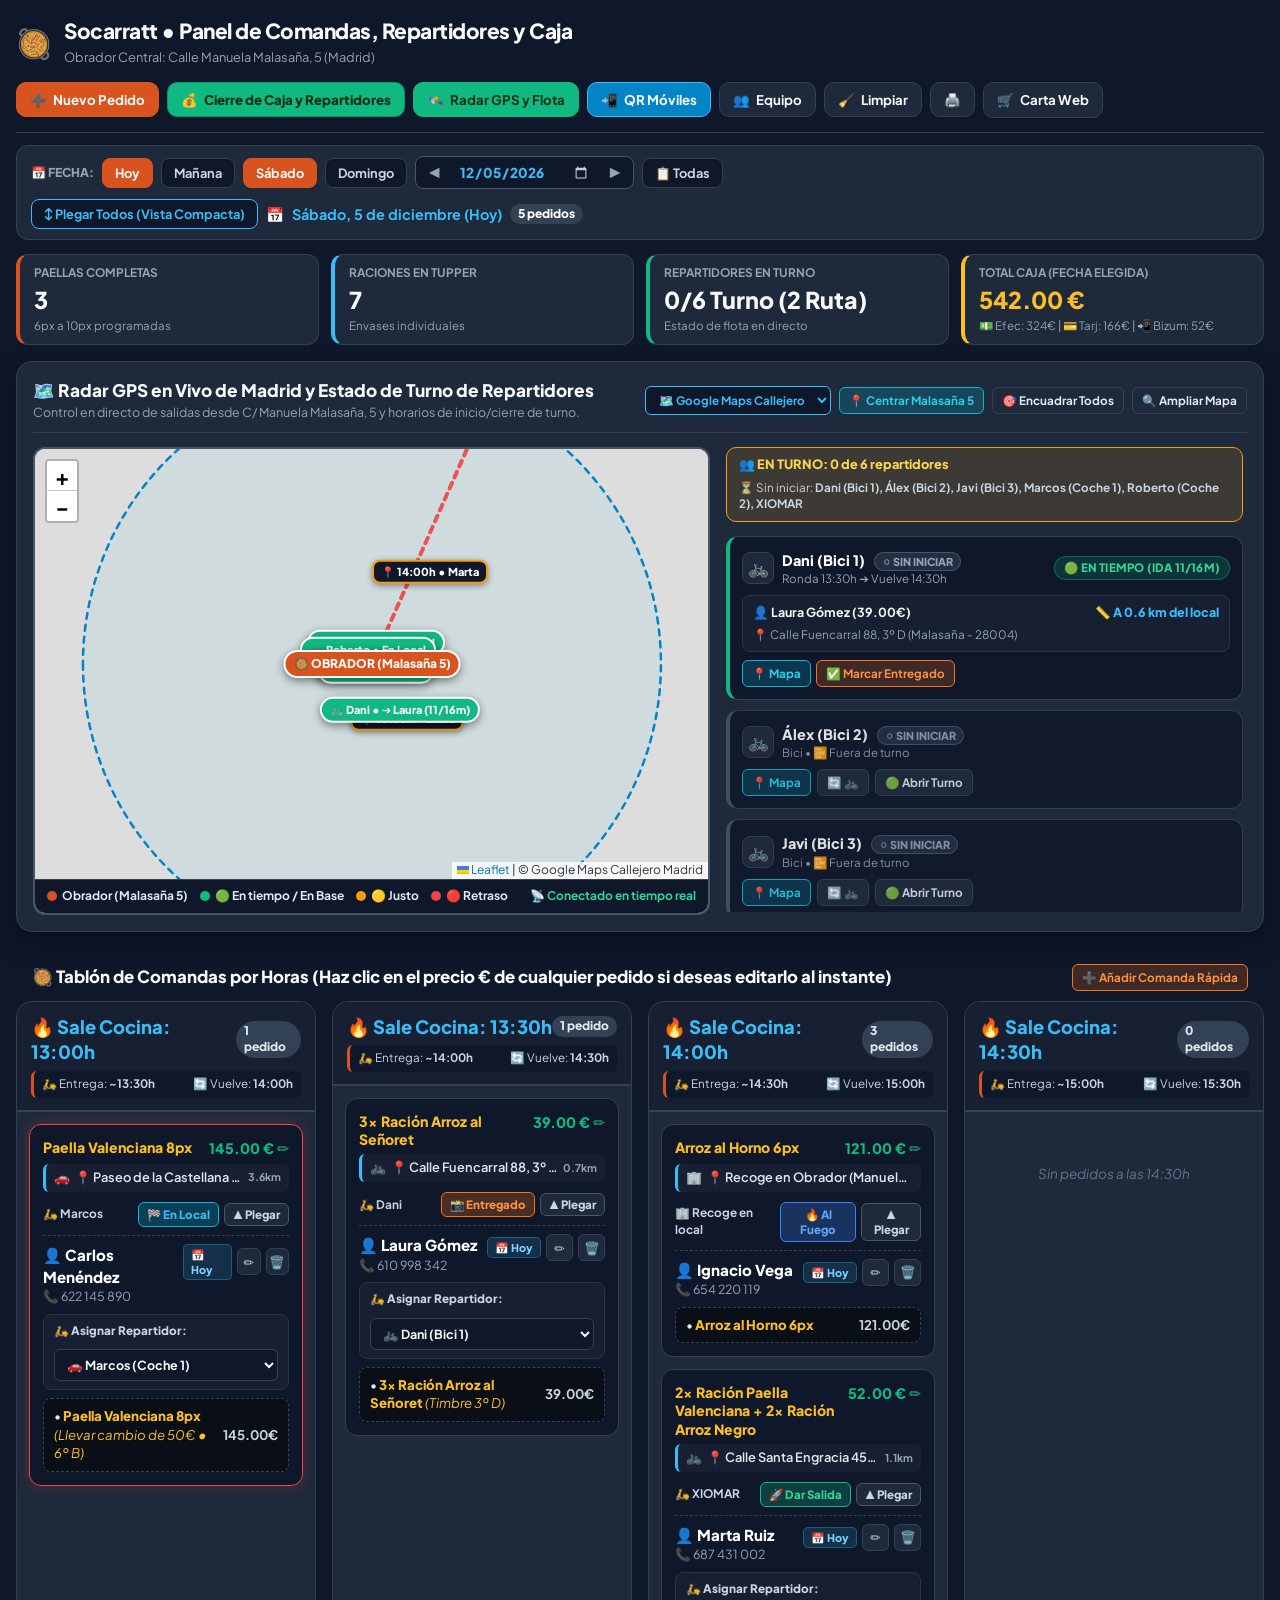
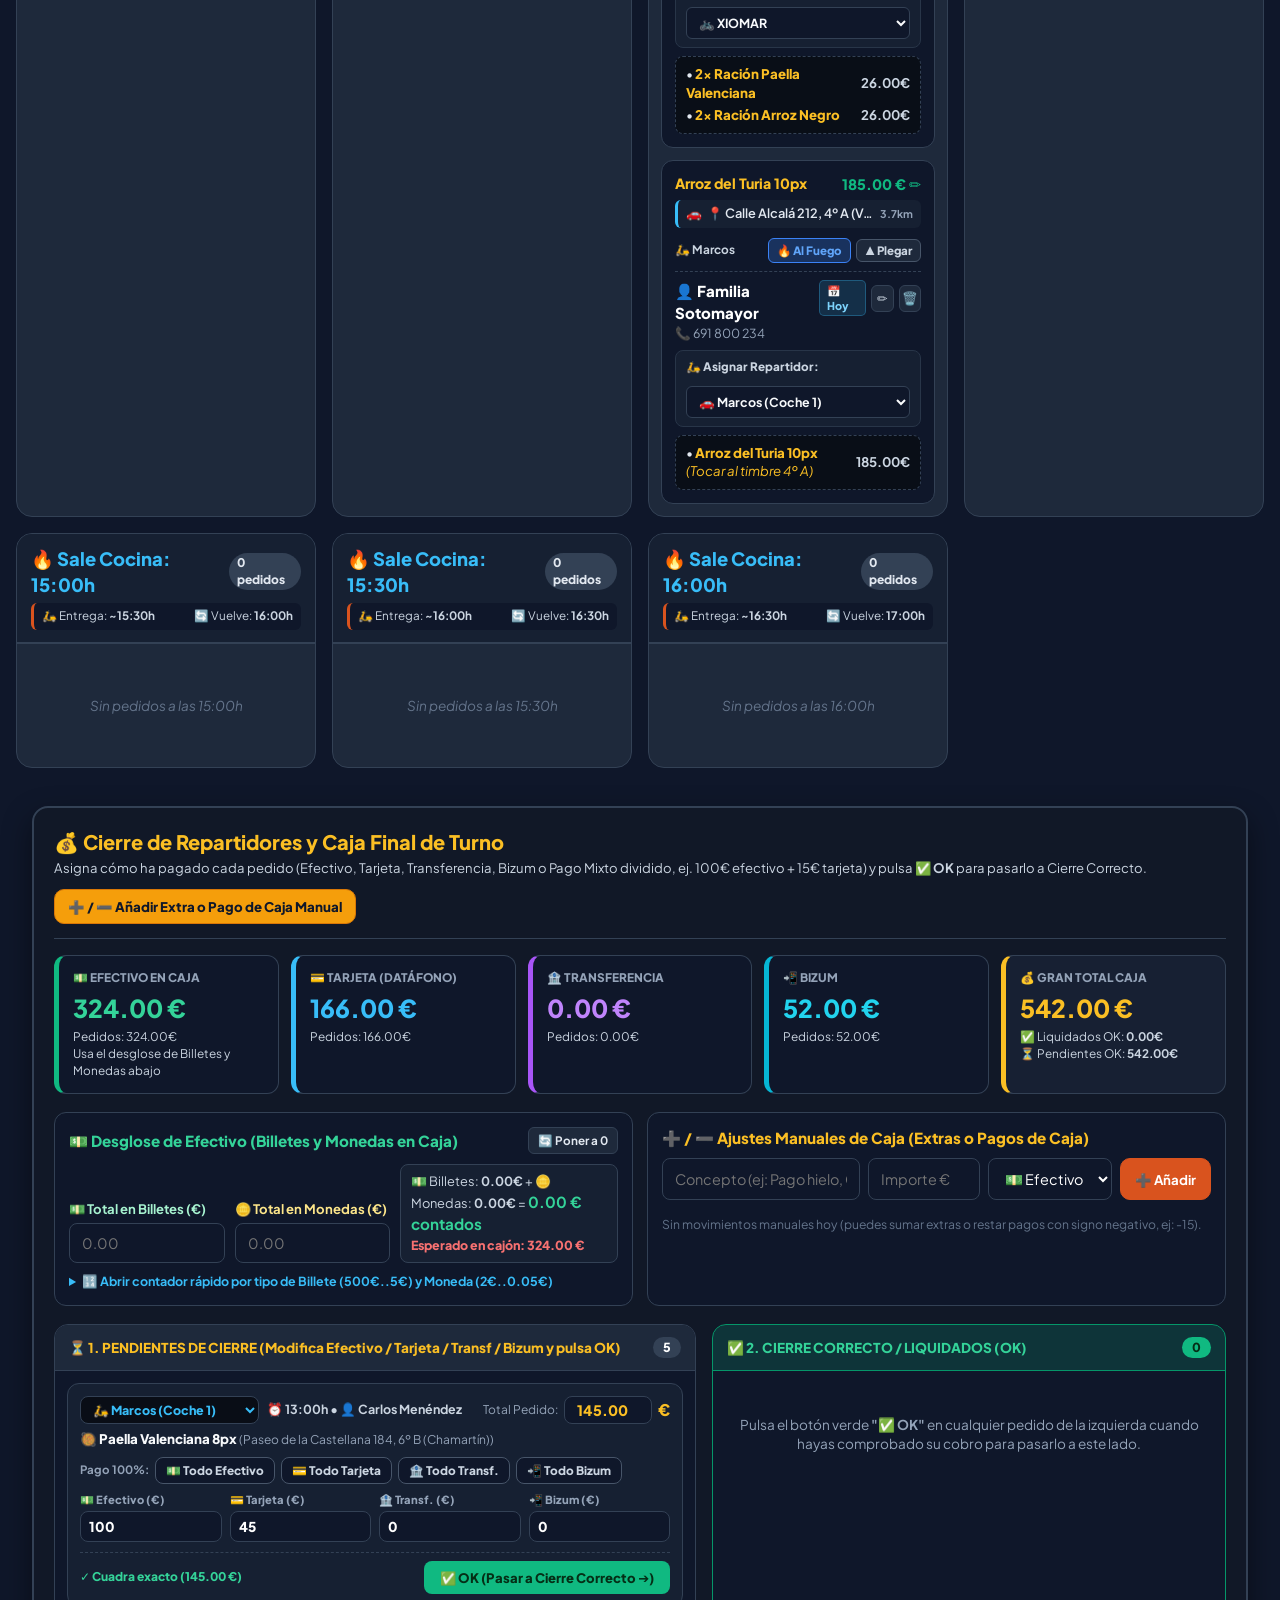
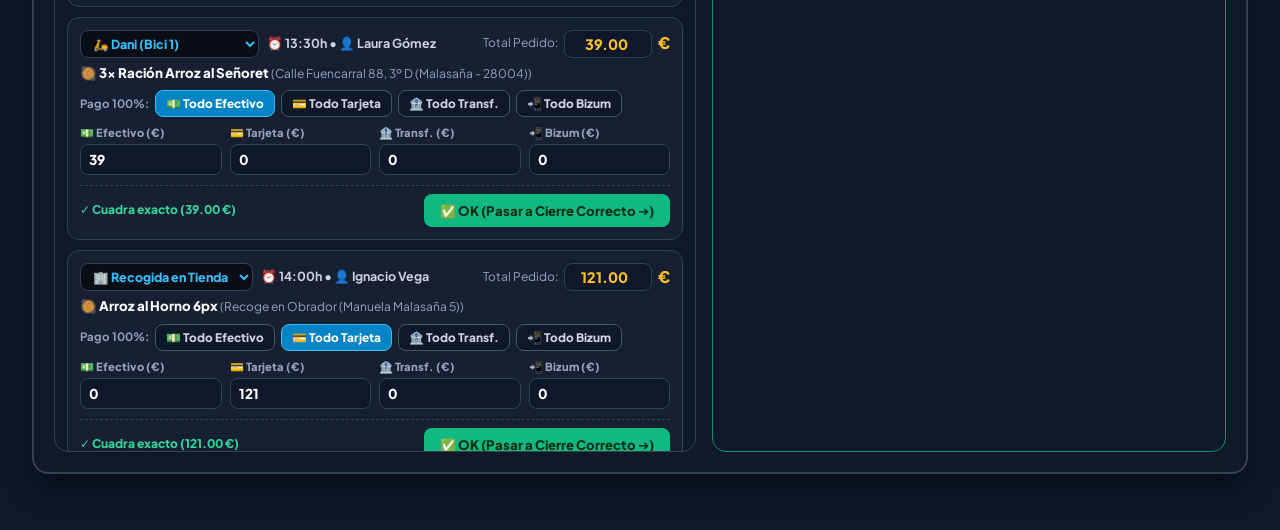
==== commit 2a69be6e: "Carta oficial Socarratt, cierre de caja y repartidores, apartado varios y fix desplegable" ====
--- a/cocina.html
+++ b/cocina.html
@@ -3,13 +3,12 @@
 <head>
   <meta charset="UTF-8">
   <meta name="viewport" content="width=device-width, initial-scale=1.0">
-  <title>Panel de Cocina, Expedición y Radar GPS | Socarratt Madrid (Manuela Malasaña 5)</title>
+  <title>Panel de Cocina, Repartidores y Cierre de Caja | Socarratt Madrid</title>
   
   <link rel="preconnect" href="https://fonts.googleapis.com">
   <link rel="preconnect" href="https://fonts.gstatic.com" crossorigin>
   <link href="https://fonts.googleapis.com/css2?family=Plus+Jakarta+Sans:wght@400;500;600;700;800&display=swap" rel="stylesheet">
   
-  <!-- Leaflet CSS local para garantizar que el mapa cargue siempre al 100% -->
   <link rel="stylesheet" href="leaflet.css" />
   <link rel="stylesheet" href="cocina.css">
 </head>
@@ -18,69 +17,68 @@
   <!-- 1. Barra de control superior del KDS -->
   <header class="kds-header">
     <div class="kds-brand">
-      <div style="font-size: 2rem;">🥘</div>
+      <div style="font-size: 1.8rem;">🥘</div>
       <div>
-        <h1>Socarratt &bull; Cocina, Expedición y Control de Repartidores</h1>
-        <span>Obrador Central: Calle Manuela Malasaña, 5 (Madrid) &bull; Ciclo de Rondas: Sale +00m ➔ Entrega +30m ➔ Vuelve +60m</span>
+        <h1>Socarratt &bull; Panel de Comandas, Repartidores y Caja</h1>
+        <span>Obrador Central: Calle Manuela Malasaña, 5 (Madrid)</span>
       </div>
     </div>
 
     <div class="kds-actions">
-      <button class="btn-kds" onclick="openMobileConnectModal()" style="background:#0284c7; border-color:#38bdf8; color:#fff; box-shadow: 0 0 14px rgba(56, 189, 248, 0.4);">
-        <span>📲</span> <span>Probar en mi Móvil (QR / WhatsApp)</span>
-      </button>
-
-      <button id="btn-toggle-gps-panel" class="btn-kds btn-kds-gps active" onclick="toggleFleetPanel()" title="Mostrar/Ocultar Mapa GPS y Control de Tiempos de Repartidores">
+      <button id="btn-new-phone-order" class="btn-kds btn-kds-primary" title="Registrar un nuevo pedido con la carta oficial y apartado varios">
+        <span>➕</span> <span>Nuevo Pedido</span>
+      </button>
+
+      <button class="btn-kds" onclick="scrollToCashSection()" style="background:#10b981; border-color:#059669; color:#052e16; font-weight:900;">
+        <span>💰</span> <span>Cierre de Caja y Repartidores</span>
+      </button>
+
+      <button id="btn-toggle-gps-panel" class="btn-kds btn-kds-gps active" onclick="toggleFleetPanel()">
         <span>🛰️</span> <span>Radar GPS y Flota</span>
       </button>
 
-      <a href="repartidor.html" target="_blank" class="btn-kds" style="border-color:#38bdf8; color:#38bdf8;" title="Abrir la app móvil en otra pestaña del ordenador">
-        <span>📱</span> <span>App Repartidor (PC)</span>
+      <button class="btn-kds" onclick="openMobileConnectModal()" style="background:#0284c7; border-color:#38bdf8; color:#fff;">
+        <span>📲</span> <span>QR Móviles</span>
+      </button>
+
+      <button class="btn-kds" onclick="openRidersModal()">
+        <span>👥</span> <span>Equipo</span>
+      </button>
+
+      <button class="btn-kds" onclick="clearDeliveredOrders()">
+        <span>🧹</span> <span>Limpiar</span>
+      </button>
+
+      <button id="btn-print-kds" class="btn-kds" title="Imprimir">
+        <span>🖨️</span>
+      </button>
+
+      <a href="index.html" class="btn-kds" title="Ir a la Carta Web de Clientes">
+        <span>🛒</span> <span>Carta Web</span>
       </a>
-
-      <button class="btn-kds" onclick="openRidersModal()" title="Configurar nombres, teléfonos y vehículos de tus repartidores">
-        <span>👥</span> <span>Repartidores</span>
-      </button>
-
-      <button id="btn-new-phone-order" class="btn-kds btn-kds-primary" title="Apuntar un pedido de cliente que llama por teléfono para cualquier fecha">
-        <span>➕</span> <span>Nuevo Pedido / Reserva</span>
-      </button>
-
-      <button class="btn-kds" onclick="clearDeliveredOrders()" title="Borrar del tablón los pedidos que ya están marcados como completados/entregados">
-        <span>🧹</span> <span>Limpiar Entregados</span>
-      </button>
-
-      <button id="btn-print-kds" class="btn-kds" title="Imprimir hoja de producción para el paellero">
-        <span>🖨️</span>
-      </button>
-
-      <a href="index.html" class="btn-kds" title="Ir a la web de pedidos de clientes">
-        <span>➔</span> <span>Web Clientes</span>
-      </a>
     </div>
   </header>
 
-  <!-- 1B. Barra de Calendario y Selector de Cualquier Fecha -->
+  <!-- 1B. Barra de Calendario y Navegación Rápida Responsive (Móvil / Portátil / PC) -->
   <section class="date-nav-bar">
     <div class="date-nav-left">
-      <span style="font-size:0.78rem; font-weight:800; color:#94a3b8; text-transform:uppercase;">📅 Fecha del Tablón:</span>
+      <span style="font-size:0.76rem; font-weight:800; color:#94a3b8; text-transform:uppercase;">📅 Fecha:</span>
       
       <button type="button" class="date-quick-btn active" id="qdate-today" onclick="selectQuickDate('today')">Hoy</button>
       <button type="button" class="date-quick-btn" id="qdate-tomorrow" onclick="selectQuickDate('tomorrow')">Mañana</button>
-      <button type="button" class="date-quick-btn" id="qdate-saturday" onclick="selectQuickDate('saturday')">Este Sábado</button>
-      <button type="button" class="date-quick-btn" id="qdate-sunday" onclick="selectQuickDate('sunday')">Este Domingo</button>
-
-      <!-- Calendario completo para elegir cualquier día del año + botones Día Anterior / Día Siguiente -->
+      <button type="button" class="date-quick-btn" id="qdate-saturday" onclick="selectQuickDate('saturday')">Sábado</button>
+      <button type="button" class="date-quick-btn" id="qdate-sunday" onclick="selectQuickDate('sunday')">Domingo</button>
+
       <div class="calendar-input-group">
         <button type="button" class="calendar-step-btn" onclick="stepSelectedDate(-1)" title="Día anterior">◀</button>
-        <input type="date" id="kds-calendar-input" class="kds-date-input" onchange="onCalendarDateChange(this.value)" title="Elige cualquier fecha del calendario">
+        <input type="date" id="kds-calendar-input" class="kds-date-input" onchange="onCalendarDateChange(this.value)">
         <button type="button" class="calendar-step-btn" onclick="stepSelectedDate(1)" title="Día siguiente">▶</button>
       </div>
 
-      <button type="button" class="date-quick-btn" id="qdate-all" onclick="selectQuickDate('all')">📋 Ver Todas las Fechas</button>
-    </div>
-
-    <div style="display:flex; align-items:center; gap:10px; flex-wrap:wrap;">
+      <button type="button" class="date-quick-btn" id="qdate-all" onclick="selectQuickDate('all')">📋 Todas</button>
+    </div>
+
+    <div style="display:flex; align-items:center; gap:8px; flex-wrap:wrap;">
       <button type="button" class="date-quick-btn" id="btn-toggle-all-collapse" onclick="toggleAllTicketsCollapse()" style="border-color:#38bdf8; color:#38bdf8;">
         ↕️ Plegar Todos (Vista Compacta)
       </button>
@@ -90,30 +88,30 @@
     </div>
   </section>
 
-  <!-- 2. KPIs de Producción y Estado de Repartidores -->
+  <!-- 2. KPIs de Producción, Flota y Caja del Día -->
   <section class="kpi-row">
     <div class="kpi-card" style="border-left: 4px solid var(--primary);">
-      <span class="kpi-label">Paellas Grandes (Fecha Elegida)</span>
+      <span class="kpi-label">Paellas Completas</span>
       <span class="kpi-value" id="kpi-paellas-count">0</span>
-      <span class="kpi-sub">Salidas cada 30 min (13:00 a 16:00)</span>
+      <span class="kpi-sub">6px a 10px programadas</span>
     </div>
 
     <div class="kpi-card" style="border-left: 4px solid #38bdf8;">
-      <span class="kpi-label">Total Raciones Sueltas</span>
+      <span class="kpi-label">Raciones en Tupper</span>
       <span class="kpi-value" id="kpi-raciones-count">0</span>
       <span class="kpi-sub">Envases individuales</span>
     </div>
 
     <div class="kpi-card" style="border-left: 4px solid var(--sem-green);">
-      <span class="kpi-label">Repartidores en Local / Ruta</span>
-      <span class="kpi-value" id="kpi-fleet-status">0 Libres / 0 Ruta</span>
-      <span class="kpi-sub" id="kpi-fleet-sub">Bicis de carga y coches</span>
-    </div>
-
-    <div class="kpi-card" id="kpi-delay-card" style="border-left: 4px solid var(--sem-red);">
-      <span class="kpi-label">Control Anti-Retrasos (Vuelta)</span>
-      <span class="kpi-value" id="kpi-delays-count">0 alertas</span>
-      <span class="kpi-sub" id="kpi-delays-sub">Separación Ida vs Vuelta al local</span>
+      <span class="kpi-label">Repartidores en Turno</span>
+      <span class="kpi-value" id="kpi-fleet-status">0 / 0</span>
+      <span class="kpi-sub" id="kpi-fleet-sub">Estado de flota en directo</span>
+    </div>
+
+    <div class="kpi-card" style="border-left: 4px solid #fbbf24; cursor:pointer;" onclick="scrollToCashSection()">
+      <span class="kpi-label">Total Caja (Fecha Elegida)</span>
+      <span class="kpi-value" id="kpi-cash-total" style="color:#fbbf24;">0.00 €</span>
+      <span class="kpi-sub" id="kpi-cash-sub">Pulsa para ir al Cierre de Caja ↓</span>
     </div>
   </section>
 
@@ -122,19 +120,18 @@
     <div class="fleet-header">
       <div class="fleet-title-box">
         <h2>
-          <span>🗺️ Google Maps Callejero en Vivo de Madrid y Control de Retorno (+1h)</span>
+          <span>🗺️ Radar GPS en Vivo de Madrid y Estado de Turno de Repartidores</span>
         </h2>
         <p>
-          Arrastra con el ratón para moverte por Madrid o usa la rueda para hacer zoom. Las calles, sentidos y paradas de Metro se ven a todo color.
+          Control en directo de salidas desde C/ Manuela Malasaña, 5 y horarios de inicio/cierre de turno.
         </p>
       </div>
 
       <div class="fleet-toolbar">
         <select id="map-style-select" class="btn-mini" onchange="changeMapTileStyle(this.value)" style="background:#0f172a; color:#38bdf8; border-color:#38bdf8;">
-          <option value="google_streets" selected>🗺️ Google Maps Callejero (Madrid)</option>
-          <option value="google_hybrid">🛰️ Google Satélite + Calles</option>
-          <option value="esri_streets">🏙️ Callejero Esri Detallado</option>
-          <option value="osm">🌍 OpenStreetMap Clásico</option>
+          <option value="google_streets" selected>🗺️ Google Maps Callejero</option>
+          <option value="google_hybrid">🛰️ Google Satélite</option>
+          <option value="osm">🌍 OpenStreetMap</option>
         </select>
 
         <button class="btn-mini btn-mini-cyan" onclick="centerMapOnBase()">
@@ -148,109 +145,192 @@
         <button class="btn-mini" id="btn-expand-map" onclick="toggleExpandMap()">
           🔍 Ampliar Mapa
         </button>
-
-        <button class="btn-mini btn-mini-orange" id="btn-sim-gps" onclick="toggleGpsSimulation()">
-          ▶️ Simular GPS en Vivo
-        </button>
       </div>
     </div>
 
     <div class="fleet-grid" id="fleet-grid-container">
-      <!-- Mapa GPS interactivo de Madrid -->
       <div class="gps-map-wrapper">
         <div id="kds-live-map"></div>
         <div class="map-footer-legend">
           <div class="legend-items">
             <span class="legend-dot"><span class="dot-circle" style="background:#d9531e;"></span> Obrador (Malasaña 5)</span>
             <span class="legend-dot"><span class="dot-circle" style="background:#10b981;"></span> 🟢 En tiempo / En Base</span>
-            <span class="legend-dot"><span class="dot-circle" style="background:#f59e0b;"></span> 🟡 Justo (&lt;5m margen)</span>
-            <span class="legend-dot"><span class="dot-circle" style="background:#ef4444;"></span> 🔴 Retraso / Parado en vuelta</span>
-          </div>
-          <span id="gps-last-sync" style="color:#34d399; font-weight:700;">📡 Conectado en tiempo real con Móviles</span>
-        </div>
-      </div>
-
-      <!-- Tarjetas de Repartidores con Cronómetro de Ida, Check de Entrega y Cronómetro de Vuelta -->
-      <div class="riders-cards-list" id="kds-riders-list">
-        <!-- Renderizado dinámico desde cocina.js -->
-      </div>
+            <span class="legend-dot"><span class="dot-circle" style="background:#f59e0b;"></span> 🟡 Justo</span>
+            <span class="legend-dot"><span class="dot-circle" style="background:#ef4444;"></span> 🔴 Retraso</span>
+          </div>
+          <span id="gps-last-sync" style="color:#34d399; font-weight:700;">📡 Conectado en tiempo real</span>
+        </div>
+      </div>
+
+      <div class="riders-cards-list" id="kds-riders-list"></div>
     </div>
   </section>
 
-  <!-- 4. Tablón Horizontal de Tramas Horarias (13:00 a 16:00 cada 30 min) -->
-  <main class="slots-container" id="kds-slots-grid">
-    <!-- Renderizado dinámico desde cocina.js -->
-  </main>
-
-  <!-- 5. Modal para Conectar y Probar en el Móvil (QR + Enviar por WhatsApp) -->
+  <!-- 4. Tablón de Comandas por Tramas Horarias (13:00 a 16:00 cada 30 min) -->
+  <section style="padding: 14px 16px 4px;">
+    <div style="display:flex; justify-content:space-between; align-items:center; flex-wrap:wrap; gap:8px; margin-bottom:6px;">
+      <h2 style="font-size:1.05rem; font-weight:800; color:#f8fafc;">
+        🥘 Tablón de Comandas por Horas (Haz clic en el precio € de cualquier pedido si deseas editarlo al instante)
+      </h2>
+      <button type="button" class="btn-mini btn-mini-orange" onclick="openManualOrderModal()">
+        ➕ Añadir Comanda Rápida
+      </button>
+    </div>
+  </section>
+
+  <main class="slots-container" id="kds-slots-grid"></main>
+
+  <!-- 5. NUEVA SECCIÓN: CIERRE DE REPARTIDORES Y ARQUEO DE CAJA FINAL DE TURNO -->
+  <section class="cash-closing-section" id="cash-closing-section">
+    <div class="cash-header">
+      <div>
+        <h2>💰 Cierre de Repartidores y Caja Final de Turno</h2>
+        <p>
+          Asigna cómo ha pagado cada pedido (Efectivo, Tarjeta, Transferencia, Bizum o Pago Mixto dividido, ej. 100€ efectivo + 15€ tarjeta) y pulsa <strong>✅ OK</strong> para pasarlo a Cierre Correcto.
+        </p>
+      </div>
+      <div style="display:flex; gap:8px; flex-wrap:wrap;">
+        <button type="button" class="btn-kds" onclick="openManualAdjustmentModal()" style="background:#f59e0b; border-color:#d97706; color:#0f172a; font-weight:900;">
+          ➕ / ➖ Añadir Extra o Pago de Caja Manual
+        </button>
+      </div>
+    </div>
+
+    <!-- Tarjetas de Resumen General de Caja por Método de Pago -->
+    <div class="cash-summary-grid" id="cash-summary-cards"></div>
+
+    <!-- Calculadora de Efectivo (Billetes y Monedas) + Ajustes Manuales (+ / -) -->
+    <div class="cash-tools-grid">
+      <!-- Desglose de Efectivo en Billetes y Monedas -->
+      <div class="cash-tool-box">
+        <div style="display:flex; justify-content:space-between; align-items:center; margin-bottom:10px; flex-wrap:wrap; gap:6px;">
+          <h3 style="font-size:0.95rem; font-weight:800; color:#34d399;">
+            💵 Desglose de Efectivo (Billetes y Monedas en Caja)
+          </h3>
+          <button type="button" class="btn-mini" onclick="resetCashBreakdown()">🔄 Poner a 0</button>
+        </div>
+
+        <div class="bills-coins-summary-inputs">
+          <div>
+            <label class="form-label" style="color:#a7f3d0;">💵 Total en Billetes (€)</label>
+            <input type="number" step="0.01" id="cash-bills-direct" class="form-input" placeholder="0.00" oninput="onDirectBillsCoinsInput()">
+          </div>
+          <div>
+            <label class="form-label" style="color:#fde68a;">🪙 Total en Monedas (€)</label>
+            <input type="number" step="0.01" id="cash-coins-direct" class="form-input" placeholder="0.00" oninput="onDirectBillsCoinsInput()">
+          </div>
+          <div class="cash-counted-result" id="cash-counted-diff-box">
+            <span>Contado: 0.00 €</span>
+          </div>
+        </div>
+
+        <!-- Desplegable opcional para contar billete por billete y moneda por moneda -->
+        <details style="margin-top:10px;">
+          <summary style="cursor:pointer; font-size:0.78rem; font-weight:700; color:#38bdf8; user-select:none;">
+            🔢 Abrir contador rápido por tipo de Billete (500€..5€) y Moneda (2€..0.05€)
+          </summary>
+          <div class="denominations-grid" id="denominations-container" style="margin-top:10px;"></div>
+        </details>
+      </div>
+
+      <!-- Movimientos Manuales de Caja (+ Extras / - Pagos sacados de Caja) -->
+      <div class="cash-tool-box">
+        <div style="display:flex; justify-content:space-between; align-items:center; margin-bottom:10px;">
+          <h3 style="font-size:0.95rem; font-weight:800; color:#fbbf24;">
+            ➕ / ➖ Ajustes Manuales de Caja (Extras o Pagos de Caja)
+          </h3>
+        </div>
+
+        <form onsubmit="event.preventDefault(); addCashManualMovement();" class="cash-adj-form">
+          <input type="text" id="adj-concept" class="form-input" placeholder="Concepto (ej: Pago hielo, Cambio inicial, Propina...)" required>
+          <input type="number" step="0.01" id="adj-amount" class="form-input" placeholder="Importe € (ej: -15 o 20)" required>
+          <select id="adj-method" class="form-select">
+            <option value="cash">💵 Efectivo (Caja)</option>
+            <option value="card">💳 Tarjeta</option>
+            <option value="transfer">🏦 Transferencia</option>
+            <option value="bizum">📲 Bizum</option>
+          </select>
+          <button type="submit" class="btn-kds btn-kds-primary" style="padding:8px 14px; white-space:nowrap;">
+            ➕ Añadir
+          </button>
+        </form>
+
+        <div id="cash-adjustments-list" class="cash-adj-list"></div>
+      </div>
+    </div>
+
+    <!-- TABLA DOBLE DE REPARTIDORES: PENDIENTES DE LIQUIDAR (IZQUIERDA) ➔ LIQUIDADOS OK (DERECHA) -->
+    <div class="settlement-two-columns">
+      <!-- Lado Izquierdo: Pendientes de revisar/liquidar -->
+      <div class="settlement-column pending-col">
+        <div class="settlement-col-header">
+          <span>⏳ 1. PENDIENTES DE CIERRE (Modifica Efectivo / Tarjeta / Transf / Bizum y pulsa OK)</span>
+          <span class="settlement-badge" id="settlement-pending-count">0</span>
+        </div>
+        <div id="settlement-pending-body" class="settlement-list-body"></div>
+      </div>
+
+      <!-- Lado Derecho: Liquidados / Cierre Correcto -->
+      <div class="settlement-column settled-col">
+        <div class="settlement-col-header settled-header">
+          <span>✅ 2. CIERRE CORRECTO / LIQUIDADOS (OK)</span>
+          <span class="settlement-badge settled-badge" id="settlement-done-count">0</span>
+        </div>
+        <div id="settlement-done-body" class="settlement-list-body"></div>
+      </div>
+    </div>
+  </section>
+
+  <!-- 6. Modal para Conectar y Probar en el Móvil (QR + WhatsApp) -->
   <div class="modal-overlay" id="mobile-connect-modal">
     <div class="modal-content" style="max-width: 500px; text-align: center;">
       <button class="modal-close-btn" onclick="closeMobileConnectModal()">&times;</button>
-      <div style="font-size: 2.2rem; margin-bottom: 4px;">📲</div>
-      <h2 style="font-size: 1.25rem; font-weight: 800; margin-bottom: 6px;">Probar App de Repartidor en tu Móvil</h2>
-      <p style="font-size: 0.82rem; color: #cbd5e1; margin-bottom: 14px;">
-        Escanea este código QR con la cámara de tu móvil o envíate el enlace por WhatsApp. <strong>Lo que toques en el móvil actualizará este tablón de cocina en tiempo real</strong> (funciona con Wi-Fi y con 4G/5G).
+      <div style="font-size: 2rem; margin-bottom: 4px;">📲</div>
+      <h2 style="font-size: 1.2rem; font-weight: 800; margin-bottom: 6px;">Conectar Móviles o iPad en Vivo</h2>
+      <p style="font-size: 0.8rem; color: #cbd5e1; margin-bottom: 14px;">
+        Escanea este código QR para abrir la App en el móvil del repartidor o en el iPad.
       </p>
 
-      <!-- Selector de qué pantalla abrir en el móvil -->
       <div style="text-align:left; margin-bottom:12px;">
-        <label class="form-label">¿Qué pantalla quieres abrir en el móvil?</label>
+        <label class="form-label">¿Qué pantalla quieres abrir?</label>
         <select id="mobile-link-target" class="form-select" onchange="updateMobileQrAndLinks()">
-          <option value="/repartidor.html" selected>🛵 App Móvil del Repartidor (GPS + Marcar Entregado)</option>
-          <option value="/cocina.html">🥘 Tablón de Cocina y Radar GPS completo</option>
+          <option value="/repartidor.html" selected>🛵 App Móvil del Repartidor (Turno + Entregado)</option>
+          <option value="/cocina.html">🥘 Panel de Cocina, Radar y Caja (Para iPad / Móvil)</option>
           <option value="/index.html">🛒 Carta Web de Clientes (Pedidos Online)</option>
         </select>
       </div>
 
-      <!-- Selector de Modo de Conexión (Túnel 4G/5G vs Wi-Fi Directo) -->
-      <div style="display:flex; gap:6px; justify-content:center; margin-bottom:10px;">
-        <button type="button" id="qr-mode-tunnel" class="date-quick-btn active" onclick="setMobileQrMode('tunnel')" style="font-size:0.75rem;">
-          🌐 Túnel 4G/5G + GPS (Auto-actualizable)
-        </button>
-        <button type="button" id="qr-mode-wifi" class="date-quick-btn" onclick="setMobileQrMode('wifi')" style="font-size:0.75rem;">
-          📶 Wi-Fi Directo (192.168.1.41 - Nunca caduca)
-        </button>
-      </div>
-
-      <!-- Caja del Código QR -->
-      <div style="background: white; padding: 16px; border-radius: 16px; display: inline-block; margin-bottom: 14px; box-shadow: 0 8px 25px rgba(0,0,0,0.4);">
-        <img id="mobile-qr-img" src="" alt="Código QR Móvil" style="width: 210px; height: 210px; display: block;">
-      </div>
-
-      <!-- Enlace copiable -->
+      <div style="background: white; padding: 14px; border-radius: 16px; display: inline-block; margin-bottom: 14px;">
+        <img id="mobile-qr-img" src="" alt="Código QR" style="width: 200px; height: 200px; display: block;">
+      </div>
+
       <div style="background: #0f172a; border: 1px solid #334155; border-radius: 10px; padding: 10px; margin-bottom: 14px; text-align: left;">
-        <div style="font-size: 0.72rem; color: #94a3b8; font-weight: 700; text-transform: uppercase;">Enlace directo para móvil:</div>
+        <div style="font-size: 0.72rem; color: #94a3b8; font-weight: 700;">Enlace permanente en la nube:</div>
         <div style="display:flex; gap:8px; align-items:center; margin-top:4px;">
           <input type="text" id="mobile-public-url-input" class="form-input" readonly style="font-size:0.8rem; padding:7px 10px; color:#38bdf8; font-weight:700;" value="https://xiomar0311-svg.github.io/pedidos/repartidor.html">
-          <button type="button" class="btn-kds" onclick="copyMobileUrl()" style="padding:7px 12px; white-space:nowrap;">📋 Copiar</button>
-        </div>
-        <div style="font-size: 0.72rem; color: #64748b; margin-top: 6px;">
-          💡 Si estás en el mismo Wi-Fi de casa/local también puedes usar: <code style="color:#cbd5e1;">http://192.168.1.41:8080/repartidor.html</code>
-        </div>
-      </div>
-
-      <!-- Botón directo para mandárselo por WhatsApp -->
-      <div style="display:flex; flex-direction:column; gap:8px;">
-        <a id="btn-send-wa-mobile" href="#" target="_blank" class="btn-kds btn-kds-primary" style="justify-content:center; padding:12px; font-size:0.92rem; background:#10b981; border-color:#10b981; color:#052e16;">
-          <span>💬</span> <span>Enviarme el enlace por WhatsApp para abrirlo en el móvil</span>
-        </a>
-      </div>
+          <button type="button" class="btn-kds" onclick="copyMobileUrl()" style="padding:7px 12px;">📋 Copiar</button>
+        </div>
+      </div>
+
+      <a id="btn-send-wa-mobile" href="#" target="_blank" class="btn-kds btn-kds-primary" style="justify-content:center; padding:12px; font-size:0.9rem; background:#10b981; border-color:#10b981; color:#052e16; width:100%;">
+        <span>💬</span> <span>Enviar enlace por WhatsApp</span>
+      </a>
     </div>
   </div>
 
-  <!-- 6. Modal para Añadir o Editar Comanda / Reserva para Cualquier Fecha -->
+  <!-- 7. Modal para Registrar o Editar Pedido (Con toda la Carta Oficial + Apartado Varios + Cálculo Automático y Edición Libre) -->
   <div class="modal-overlay" id="manual-order-modal">
-    <div class="modal-content">
+    <div class="modal-content" style="max-width: 680px;">
       <button class="modal-close-btn" onclick="closeManualModal()">&times;</button>
-      <h2 id="manual-modal-title" style="font-size: 1.25rem; font-weight: 800; margin-bottom: 4px;">➕ Nueva Comanda / Reserva por Teléfono</h2>
-      <p style="font-size: 0.8rem; color: #94a3b8; margin-bottom: 16px;">
-        Elige cualquier fecha del calendario. El sistema calcula distancia desde C/ Manuela Malasaña 5, tiempo de ida+subir y vuelta.
+      <h2 id="manual-modal-title" style="font-size: 1.22rem; font-weight: 800; margin-bottom: 4px;">➕ Registrar Pedido / Reserva</h2>
+      <p style="font-size: 0.78rem; color: #94a3b8; margin-bottom: 14px;">
+        Selecciona paellas o raciones de la carta oficial y añade cualquier importe en el apartado de <strong>Varios</strong>. El precio se suma solo y también puedes editarlo a mano.
       </p>
 
       <form onsubmit="event.preventDefault(); saveManualPhoneOrder();">
         <input type="hidden" id="m-edit-order-id" value="">
 
-        <div style="display: grid; grid-template-columns: 1fr 1fr; gap: 10px;">
+        <div class="form-row-2col">
           <div class="form-group">
             <label class="form-label">Nombre del cliente *</label>
             <input type="text" id="m-client-name" class="form-input" placeholder="Ej: Javier López" required>
@@ -261,117 +341,166 @@
           </div>
         </div>
 
-        <div style="display: grid; grid-template-columns: 1fr 1.2fr; gap: 10px;">
+        <div class="form-row-3col">
           <div class="form-group">
-            <label class="form-label">📅 Fecha de la Reserva / Pedido *</label>
+            <label class="form-label">📅 Fecha *</label>
             <input type="date" id="m-order-date" class="form-input" required>
           </div>
           <div class="form-group">
-            <label class="form-label">⏰ Hora Salida de Cocina (Entrega +30m) *</label>
+            <label class="form-label">⏰ Hora Salida Cocina *</label>
             <select id="m-slot" class="form-select">
-              <option value="13:00">🔥 Sale 13:00h (Entrega ~13:30h ➔ Vuelve 14:00h)</option>
-              <option value="13:30">🔥 Sale 13:30h (Entrega ~14:00h ➔ Vuelve 14:30h)</option>
-              <option value="14:00" selected>🔥 Sale 14:00h (Entrega ~14:30h ➔ Vuelve 15:00h)</option>
-              <option value="14:30">🔥 Sale 14:30h (Entrega ~15:00h ➔ Vuelve 15:30h)</option>
-              <option value="15:00">🔥 Sale 15:00h (Entrega ~15:30h ➔ Vuelve 16:00h)</option>
-              <option value="15:30">🔥 Sale 15:30h (Entrega ~16:00h ➔ Vuelve 16:30h)</option>
-              <option value="16:00">🔥 Sale 16:00h (Última ronda)</option>
+              <option value="13:00">13:00h (Entrega ~13:30h)</option>
+              <option value="13:30">13:30h (Entrega ~14:00h)</option>
+              <option value="14:00" selected>14:00h (Entrega ~14:30h)</option>
+              <option value="14:30">14:30h (Entrega ~15:00h)</option>
+              <option value="15:00">15:00h (Entrega ~15:30h)</option>
+              <option value="15:30">15:30h (Entrega ~16:00h)</option>
+              <option value="16:00">16:00h (Última ronda)</option>
             </select>
           </div>
+          <div class="form-group">
+            <label class="form-label">🚚 Modalidad *</label>
+            <select id="m-type" class="form-select" onchange="onModalDeliveryTypeChange()">
+              <option value="delivery_whole" selected>🛵 Entrega a Domicilio</option>
+              <option value="pickup">🏢 Recoger en Tienda</option>
+            </select>
+          </div>
+        </div>
+
+        <div class="form-group" id="m-address-group">
+          <label class="form-label">📍 Dirección de entrega en Madrid:</label>
+          <input type="text" id="m-address" class="form-input" placeholder="Ej: Calle Fuencarral 88, 3º D (o Paseo de la Castellana 120)">
+        </div>
+
+        <!-- CONSTRUCTOR DE PLATOS DE LA CARTA OFICIAL -->
+        <div style="background:#0f172a; border:1px solid #334155; border-radius:12px; padding:12px; margin-bottom:12px;">
+          <div style="font-size:0.8rem; font-weight:800; color:#38bdf8; margin-bottom:8px;">
+            🥘 1. Añadir Plato de la Carta Oficial (Solo nombre y raciones, ej: Paella Valenciana 6px)
+          </div>
+          <div class="builder-row">
+            <select id="m-rice" class="form-select" onchange="updateBuilderItemPreviewPrice()">
+              <optgroup label="🌾 Carta de la Tierra">
+                <option value="Paella Valenciana">Paella Valenciana (6px: 115€)</option>
+                <option value="Paella Valenciana (Versión Castellón)">Paella Valenciana Versión Castellón (6px: 115€)</option>
+                <option value="Paella de la Abuela">Paella de la Abuela (6px: 115€)</option>
+                <option value="Paella Rústica">Paella Rústica (6px: 115€)</option>
+                <option value="Paella Carmelita">Paella Carmelita (6px: 115€)</option>
+                <option value="Paella de Verduras">Paella de Verduras (6px: 115€)</option>
+                <option value="Arroz al Horno">Arroz al Horno (6px: 121€)</option>
+              </optgroup>
+              <optgroup label="🌊 Carta del Mar">
+                <option value="Arroz a Banda">Arroz a Banda (6px: 115€)</option>
+                <option value="Arroz Negro">Arroz Negro (6px: 115€)</option>
+                <option value="Arroz al Señoret">Arroz al Señoret (6px: 115€)</option>
+                <option value="A Banda con Gambón">A Banda con Gambón (6px: 121€)</option>
+                <option value="Arroz del Turia">Arroz del Turia (6px: 121€)</option>
+                <option value="Fideuá">Fideuá (6px: 115€)</option>
+                <option value="Fideuá Negra">Fideuá Negra (6px: 115€)</option>
+              </optgroup>
+            </select>
+
+            <select id="m-format" class="form-select" onchange="updateBuilderItemPreviewPrice()">
+              <optgroup label="🥘 Paella Completa (6 a 10 personas)">
+                <option value="6px" selected>6px (6 personas)</option>
+                <option value="7px">7px (7 personas)</option>
+                <option value="8px">8px (8 personas)</option>
+                <option value="9px">9px (9 personas)</option>
+                <option value="10px">10px (10 personas)</option>
+              </optgroup>
+              <optgroup label="🥡 Raciones en Tupper">
+                <option value="1r">1 Ración en tupper</option>
+                <option value="2r">2 Raciones en tupper</option>
+                <option value="3r">3 Raciones en tupper</option>
+                <option value="4r">4 Raciones en tupper</option>
+                <option value="5r">5 Raciones en tupper</option>
+                <option value="6r">6 Raciones en tupper</option>
+              </optgroup>
+            </select>
+
+            <input type="number" step="0.01" id="m-item-price" class="form-input" style="max-width:95px; font-weight:800; color:#fbbf24;" value="115" title="Precio de este plato (€)">
+
+            <button type="button" class="btn-kds btn-kds-primary" onclick="addDishToDraftOrder()" style="padding:8px 12px; white-space:nowrap;">
+              ➕ Añadir Plato
+            </button>
+          </div>
+        </div>
+
+        <!-- APARTADO DE VARIOS (CONCEPTO A ELEGIR + IMPORTE A ELEGIR) -->
+        <div style="background:#0f172a; border:1px dashed #f59e0b; border-radius:12px; padding:12px; margin-bottom:12px;">
+          <div style="font-size:0.8rem; font-weight:800; color:#fbbf24; margin-bottom:8px;">
+            ✨ 2. Apartado de VARIOS (Escribe cualquier concepto e importe en € para sumarlo a la comanda)
+          </div>
+          <div class="builder-row">
+            <input type="text" id="m-varios-concept" class="form-input" placeholder="Concepto (ej: Servicio de noche, Bebidas, Pan, Alioli extra, Descuento...)" style="flex:1.6;">
+            <input type="number" step="0.01" id="m-varios-amount" class="form-input" placeholder="Importe € (ej: 20)" style="max-width:125px; font-weight:800; color:#fbbf24;">
+            <button type="button" class="btn-kds" onclick="addVariosToDraftOrder()" style="background:#f59e0b; border-color:#d97706; color:#0f172a; font-weight:800; padding:8px 12px; white-space:nowrap;">
+              ➕ Sumar Varios
+            </button>
+          </div>
+        </div>
+
+        <!-- LISTA DE LÍNEAS DE LA COMANDA ACTUAL (CON PRECIOS EDITABLES Y TOTAL AUTOMÁTICO) -->
+        <div style="background:#090d16; border:1.5px solid #334155; border-radius:12px; padding:12px; margin-bottom:12px;">
+          <div style="display:flex; justify-content:space-between; align-items:center; margin-bottom:8px;">
+            <span style="font-size:0.78rem; font-weight:800; color:#cbd5e1; text-transform:uppercase;">
+              📋 Líneas en esta comanda:
+            </span>
+            <span style="font-size:0.74rem; color:#94a3b8;">Puedes cambiar cualquier importe o el Total directamente</span>
+          </div>
+
+          <div id="m-draft-items-list" style="display:flex; flex-direction:column; gap:6px; margin-bottom:10px;"></div>
+
+          <div style="display:flex; justify-content:space-between; align-items:center; padding-top:10px; border-top:1px solid #334155; gap:10px; flex-wrap:wrap;">
+            <div style="display:flex; align-items:center; gap:8px;">
+              <label style="font-size:0.84rem; font-weight:800; color:#f8fafc;">💳 Método de pago previsto:</label>
+              <select id="m-payment-method" class="form-select" style="width:auto; padding:6px 10px;">
+                <option value="cash">💵 Efectivo</option>
+                <option value="card">💳 Tarjeta</option>
+                <option value="bizum">📲 Bizum</option>
+                <option value="transfer">🏦 Transferencia</option>
+              </select>
+            </div>
+
+            <div style="display:flex; align-items:center; gap:8px;">
+              <label for="m-total" style="font-size:0.95rem; font-weight:900; color:#fbbf24;">TOTAL COMANDA (€):</label>
+              <input type="number" step="0.01" id="m-total" class="form-input" style="width:120px; font-size:1.1rem; font-weight:900; color:#10b981; text-align:right;" value="115.00" oninput="onManualTotalEdited()">
+            </div>
+          </div>
         </div>
 
         <div class="form-group">
-          <label class="form-label">Tipo de entrega *</label>
-          <select id="m-type" class="form-select" onchange="document.getElementById('m-address-group').style.display = this.value === 'pickup' ? 'none' : 'block'">
-            <option value="delivery_whole" selected>🥘 Paella grande a domicilio</option>
-            <option value="delivery_portions">🛵 Raciones a domicilio</option>
-            <option value="pickup">🏢 Recoger en Obrador (Malasaña 5)</option>
-          </select>
-        </div>
-
-        <div class="form-group" id="m-address-group" style="display: block;">
-          <label class="form-label">Dirección en Madrid (calcula km, tiempo de ida+subir y vuelta):</label>
-          <input type="text" id="m-address" class="form-input" placeholder="Ej: Paseo de la Castellana 120, Chamartín (o C/ Fuencarral 40)">
-        </div>
-
-        <div style="display: grid; grid-template-columns: 1.2fr 1fr; gap: 10px;">
-          <div class="form-group">
-            <label class="form-label">Variedad de Arroz *</label>
-            <select id="m-rice" class="form-select">
-              <option value="Paella Valenciana Tradicional">Paella Valenciana</option>
-              <option value="Arroz al Senyoret">Arroz al Senyoret</option>
-              <option value="Arroz al Horno (Arròs al Forn)">Arroz al Horno</option>
-              <option value="Arroz a Banda">Arroz a Banda</option>
-              <option value="Arroz Negro con Sepia">Arroz Negro</option>
-              <option value="Paella de la Abuela">Paella de la Abuela</option>
-              <option value="Paella Rústica">Paella Rústica</option>
-              <option value="Paella de Verduras">Paella de Verduras</option>
-              <option value="Fideuà de Gandía">Fideuà de Gandía</option>
-            </select>
-          </div>
-          <div class="form-group">
-            <label class="form-label">Formato *</label>
-            <select id="m-format" class="form-select">
-              <option value="Paella grande para 6 personas">🥘 Paella grande (6p) - 115€</option>
-              <option value="Paella grande para 7 personas">🥘 Paella grande (7p) - 130€</option>
-              <option value="Paella grande para 8 personas">🥘 Paella grande (8p) - 145€</option>
-              <option value="Paella grande para 9 personas">🥘 Paella grande (9p) - 160€</option>
-              <option value="Paella grande para 10 personas">🥘 Paella grande (10p) - 175€</option>
-              <option value="2 raciones individuales">🍽️ 2 raciones</option>
-              <option value="3 raciones individuales">🍽️ 3 raciones</option>
-              <option value="4 raciones individuales">🍽️ 4 raciones</option>
-            </select>
-          </div>
-        </div>
-
-        <div style="display: grid; grid-template-columns: 1fr 1fr; gap: 10px;">
-          <div class="form-group">
-            <label class="form-label">Punto de cocción</label>
-            <select id="m-option" class="form-select">
-              <option value="Socarrat tostado">Socarrat tostado</option>
-              <option value="Punto estándar">Punto estándar</option>
-              <option value="Sin tostar">Sin tostar</option>
-            </select>
-          </div>
-          <div class="form-group">
-            <label class="form-label">Total (€)</label>
-            <input type="number" step="0.01" id="m-total" class="form-input" placeholder="Ej: 115.00" value="115">
-          </div>
-        </div>
-
-        <div class="form-group">
-          <label class="form-label">Notas de cocina o timbre/piso para el repartidor:</label>
-          <input type="text" id="m-notes" class="form-input" placeholder="Ej: 4º B, portero automático, llevar cambio de 50€...">
-        </div>
-
-        <button type="submit" class="btn-kds btn-kds-primary" style="width: 100%; justify-content: center; padding: 12px; margin-top: 10px;">
+          <label class="form-label">Notas para cocina o repartidor (opcional):</label>
+          <input type="text" id="m-notes" class="form-input" placeholder="Ej: Timbre 4º B, llevar cambio de 50€, sin romero...">
+        </div>
+
+        <button type="submit" class="btn-kds btn-kds-primary" style="width: 100%; justify-content: center; padding: 13px; font-size:0.95rem; margin-top: 6px;">
           💾 Guardar Comanda en el Tablón
         </button>
       </form>
     </div>
   </div>
 
-  <!-- 7. Modal para Gestionar la Plantilla de Repartidores -->
+  <!-- 8. Modal para Gestionar la Plantilla de Repartidores -->
   <div class="modal-overlay" id="riders-manage-modal">
     <div class="modal-content">
       <button class="modal-close-btn" onclick="closeRidersModal()">&times;</button>
-      <h2 style="font-size: 1.2rem; font-weight: 800; margin-bottom: 4px;">👥 Equipo de Repartidores (Bicis y Coches)</h2>
+      <h2 style="font-size: 1.2rem; font-weight: 800; margin-bottom: 4px;">👥 Equipo de Repartidores</h2>
       <p style="font-size: 0.8rem; color: #94a3b8; margin-bottom: 14px;">
-        Añade o edita tus repartidores del turno. Pulsa en "📲 Enviar a su Móvil" para mandarle su enlace directo por WhatsApp.
+        Añade o edita tus repartidores del turno.
       </p>
 
       <div id="riders-modal-list" style="display:flex; flex-direction:column; gap:8px; margin-bottom:16px;"></div>
 
       <form onsubmit="event.preventDefault(); addNewRider();" style="background:#0f172a; padding:12px; border-radius:10px; border:1px solid #334155;">
         <div style="font-size:0.82rem; font-weight:800; margin-bottom:8px; color:#38bdf8;">➕ Añadir Nuevo Repartidor</div>
-        <div style="display:grid; grid-template-columns: 1.2fr 1fr 1fr auto; gap:8px; align-items:end;">
+        <div class="form-row-3col">
           <div>
             <label class="form-label" style="font-size:0.72rem;">Nombre *</label>
-            <input type="text" id="new-rider-name" class="form-input" placeholder="Ej: Dani (Bici 1)" required style="padding:7px 10px; font-size:0.82rem;">
+            <input type="text" id="new-rider-name" class="form-input" placeholder="Ej: Dani (Bici 1)" required>
           </div>
           <div>
             <label class="form-label" style="font-size:0.72rem;">Vehículo *</label>
-            <select id="new-rider-vehicle" class="form-select" style="padding:7px 10px; font-size:0.82rem;">
+            <select id="new-rider-vehicle" class="form-select">
               <option value="bike">🚲 Bici de Carga</option>
               <option value="car">🚗 Coche</option>
               <option value="moto">🛵 Moto</option>
@@ -379,17 +508,18 @@
           </div>
           <div>
             <label class="form-label" style="font-size:0.72rem;">Teléfono WhatsApp *</label>
-            <input type="tel" id="new-rider-phone" class="form-input" placeholder="600 000 000" required style="padding:7px 10px; font-size:0.82rem;">
-          </div>
-          <button type="submit" class="btn-kds btn-kds-primary" style="padding:8px 12px;">Añadir</button>
-        </div>
+            <input type="tel" id="new-rider-phone" class="form-input" placeholder="600 000 000" required>
+          </div>
+        </div>
+        <button type="submit" class="btn-kds btn-kds-primary" style="width:100%; justify-content:center; margin-top:10px; padding:9px;">➕ Añadir Repartidor</button>
       </form>
     </div>
   </div>
 
-  <!-- Librerías Locales (Leaflet + MQTT en tiempo real para sincronizar con el móvil) -->
+  <!-- Librerías Locales -->
   <script src="leaflet.js"></script>
   <script src="mqtt.min.js"></script>
+  <script src="data.js"></script>
   <script src="tunnel.js"></script>
   <script src="cocina.js"></script>
 </body>
--- a/cocina.css
+++ b/cocina.css
@@ -1214,3 +1214,452 @@
   cursor: pointer;
   font-size: 1.2rem;
 }
+
+/* ========================================================
+   FILAS DEL MODAL Y CONSTRUCTOR DE COMANDAS + VARIOS
+   ======================================================== */
+.form-row-2col {
+  display: grid;
+  grid-template-columns: 1fr 1fr;
+  gap: 10px;
+}
+
+.form-row-3col {
+  display: grid;
+  grid-template-columns: 1fr 1.2fr 1fr;
+  gap: 10px;
+}
+
+.builder-row {
+  display: flex;
+  align-items: center;
+  gap: 8px;
+  flex-wrap: wrap;
+}
+
+.builder-row .form-select,
+.builder-row .form-input {
+  flex: 1 1 140px;
+}
+
+/* ========================================================
+   SECCIÓN DE CIERRE DE REPARTIDORES Y ARQUEO DE CAJA
+   ======================================================== */
+.cash-closing-section {
+  margin: 18px 16px 40px;
+  background: #111827;
+  border: 2px solid #334155;
+  border-radius: 16px;
+  padding: 20px;
+  box-shadow: 0 12px 30px rgba(0, 0, 0, 0.45);
+}
+
+.cash-header {
+  display: flex;
+  justify-content: space-between;
+  align-items: flex-start;
+  flex-wrap: wrap;
+  gap: 12px;
+  padding-bottom: 14px;
+  border-bottom: 1px solid #334155;
+  margin-bottom: 16px;
+}
+
+.cash-header h2 {
+  font-size: 1.25rem;
+  font-weight: 900;
+  color: #fbbf24;
+}
+
+.cash-header p {
+  font-size: 0.82rem;
+  color: #cbd5e1;
+  margin-top: 3px;
+}
+
+.cash-summary-grid {
+  display: grid;
+  grid-template-columns: repeat(auto-fit, minmax(195px, 1fr));
+  gap: 12px;
+  margin-bottom: 18px;
+}
+
+.cash-kpi-card {
+  background: #0f172a;
+  border: 1.5px solid #334155;
+  border-radius: 12px;
+  padding: 14px;
+}
+
+.cash-card-green { border-left: 5px solid #10b981; }
+.cash-card-blue { border-left: 5px solid #38bdf8; }
+.cash-card-purple { border-left: 5px solid #a855f7; }
+.cash-card-cyan { border-left: 5px solid #06b6d4; }
+.cash-card-gold { border-left: 5px solid #fbbf24; background: #172033; }
+
+.cash-kpi-title {
+  font-size: 0.74rem;
+  font-weight: 800;
+  color: #94a3b8;
+  text-transform: uppercase;
+}
+
+.cash-kpi-amount {
+  font-size: 1.55rem;
+  font-weight: 900;
+  color: #f8fafc;
+  margin: 4px 0;
+}
+
+.cash-card-green .cash-kpi-amount { color: #34d399; }
+.cash-card-blue .cash-kpi-amount { color: #38bdf8; }
+.cash-card-purple .cash-kpi-amount { color: #c084fc; }
+.cash-card-cyan .cash-kpi-amount { color: #22d3ee; }
+.cash-card-gold .cash-kpi-amount { color: #fbbf24; }
+
+.cash-kpi-detail {
+  font-size: 0.74rem;
+  color: #cbd5e1;
+  line-height: 1.4;
+}
+
+.cash-tools-grid {
+  display: grid;
+  grid-template-columns: 1fr 1fr;
+  gap: 14px;
+  margin-bottom: 18px;
+}
+
+.cash-tool-box {
+  background: #0f172a;
+  border: 1px solid #334155;
+  border-radius: 12px;
+  padding: 14px;
+}
+
+.bills-coins-summary-inputs {
+  display: grid;
+  grid-template-columns: 1fr 1fr 1.4fr;
+  gap: 10px;
+  align-items: end;
+}
+
+.cash-counted-result {
+  background: #162032;
+  border: 1px solid #334155;
+  border-radius: 8px;
+  padding: 8px 10px;
+}
+
+.denominations-grid {
+  display: grid;
+  grid-template-columns: repeat(auto-fill, minmax(110px, 1fr));
+  gap: 8px;
+}
+
+.denom-item {
+  background: #162032;
+  border: 1px solid #334155;
+  border-radius: 8px;
+  padding: 6px 8px;
+  display: flex;
+  flex-direction: column;
+  gap: 4px;
+}
+
+.denom-label {
+  font-size: 0.75rem;
+  font-weight: 800;
+}
+
+.denom-label.bill { color: #34d399; }
+.denom-label.coin { color: #fbbf24; }
+
+.denom-input {
+  padding: 5px 8px;
+  font-size: 0.85rem;
+  font-weight: 800;
+}
+
+.cash-adj-form {
+  display: grid;
+  grid-template-columns: 1.6fr 0.9fr 1fr auto;
+  gap: 8px;
+  margin-bottom: 10px;
+}
+
+.cash-adj-list {
+  display: flex;
+  flex-direction: column;
+  gap: 6px;
+  max-height: 165px;
+  overflow-y: auto;
+}
+
+.cash-adj-item {
+  display: flex;
+  justify-content: space-between;
+  align-items: center;
+  background: #162032;
+  border: 1px solid #334155;
+  border-radius: 8px;
+  padding: 6px 10px;
+}
+
+/* TABLA DE DOS LADOS: PENDIENTES (IZQUIERDA) ➔ CIERRE CORRECTO OK (DERECHA) */
+.settlement-two-columns {
+  display: grid;
+  grid-template-columns: 1.25fr 1fr;
+  gap: 16px;
+}
+
+.settlement-column {
+  background: #0f172a;
+  border: 1.5px solid #334155;
+  border-radius: 14px;
+  overflow: hidden;
+  display: flex;
+  flex-direction: column;
+}
+
+.settlement-column.settled-col {
+  border-color: #059669;
+}
+
+.settlement-col-header {
+  background: #1e293b;
+  padding: 12px 14px;
+  font-size: 0.85rem;
+  font-weight: 900;
+  color: #fbbf24;
+  display: flex;
+  justify-content: space-between;
+  align-items: center;
+  border-bottom: 1px solid #334155;
+}
+
+.settlement-col-header.settled-header {
+  background: rgba(16, 185, 129, 0.18);
+  color: #34d399;
+  border-bottom-color: #059669;
+}
+
+.settlement-badge {
+  background: #334155;
+  color: #fff;
+  padding: 2px 10px;
+  border-radius: 999px;
+  font-size: 0.78rem;
+}
+
+.settlement-badge.settled-badge {
+  background: #10b981;
+  color: #052e16;
+}
+
+.settlement-list-body {
+  padding: 12px;
+  display: flex;
+  flex-direction: column;
+  gap: 10px;
+  max-height: 680px;
+  overflow-y: auto;
+}
+
+.settlement-empty {
+  text-align: center;
+  padding: 32px 14px;
+  color: #94a3b8;
+  font-size: 0.85rem;
+}
+
+.settlement-card {
+  background: #162032;
+  border: 1px solid #334155;
+  border-radius: 12px;
+  padding: 12px;
+}
+
+.settlement-card.settled-item {
+  background: rgba(16, 185, 129, 0.08);
+  border-color: rgba(16, 185, 129, 0.4);
+}
+
+.settlement-card-top {
+  display: flex;
+  justify-content: space-between;
+  align-items: center;
+  flex-wrap: wrap;
+  gap: 8px;
+}
+
+.settlement-rider-tag {
+  background: #0284c7;
+  color: #fff;
+  padding: 3px 9px;
+  border-radius: 6px;
+  font-size: 0.76rem;
+  font-weight: 800;
+}
+
+.settlement-rider-tag.settled {
+  background: #10b981;
+  color: #052e16;
+}
+
+.quick-pay-buttons {
+  display: flex;
+  align-items: center;
+  gap: 6px;
+  flex-wrap: wrap;
+  margin: 8px 0;
+}
+
+.btn-pay-quick {
+  background: #0f172a;
+  border: 1px solid #475569;
+  color: #cbd5e1;
+  padding: 5px 10px;
+  border-radius: 8px;
+  font-size: 0.74rem;
+  font-weight: 800;
+  cursor: pointer;
+}
+
+.btn-pay-quick.active,
+.btn-pay-quick:hover {
+  background: #0284c7;
+  border-color: #38bdf8;
+  color: #fff;
+}
+
+.split-inputs-grid {
+  display: grid;
+  grid-template-columns: repeat(4, 1fr);
+  gap: 8px;
+  margin-top: 8px;
+}
+
+.split-inputs-grid label {
+  display: block;
+  font-size: 0.7rem;
+  font-weight: 800;
+  color: #94a3b8;
+  margin-bottom: 3px;
+}
+
+.split-inputs-grid .form-input {
+  padding: 6px 8px;
+  font-size: 0.85rem;
+  font-weight: 800;
+}
+
+.settlement-card-footer {
+  display: flex;
+  justify-content: space-between;
+  align-items: center;
+  flex-wrap: wrap;
+  gap: 8px;
+  margin-top: 10px;
+  padding-top: 8px;
+  border-top: 1px dashed #334155;
+}
+
+.btn-settle-ok {
+  background: #10b981;
+  color: #052e16;
+  border: none;
+  padding: 8px 16px;
+  border-radius: 8px;
+  font-size: 0.82rem;
+  font-weight: 900;
+  cursor: pointer;
+  margin-left: auto;
+  transition: transform 0.1s;
+}
+
+.btn-settle-ok:hover {
+  background: #34d399;
+}
+
+.settled-rider-summary-pill {
+  background: #090d16;
+  border: 1px solid #10b981;
+  border-radius: 10px;
+  padding: 10px 12px;
+}
+
+/* ========================================================
+   OPTIMIZACIÓN RESPONSIVE PARA PORTÁTIL, TABLET/IPAD Y MÓVIL
+   ======================================================== */
+@media (max-width: 1400px) {
+  /* En portátiles e iPads, las columnas de horas se adaptan en cuadrícula cómoda sin cortar nada */
+  .slots-container {
+    display: grid;
+    grid-template-columns: repeat(auto-fill, minmax(290px, 1fr));
+    overflow-x: visible;
+  }
+  .slot-column {
+    min-width: 0;
+    max-height: none;
+  }
+}
+
+@media (max-width: 1100px) {
+  .fleet-grid {
+    grid-template-columns: 1fr;
+  }
+  .gps-map-wrapper {
+    height: 360px;
+  }
+  .cash-tools-grid,
+  .settlement-two-columns {
+    grid-template-columns: 1fr;
+  }
+}
+
+@media (max-width: 768px) {
+  .kds-header {
+    padding: 10px 12px;
+  }
+  .kds-brand h1 {
+    font-size: 0.98rem;
+  }
+  .kds-actions {
+    width: 100%;
+    overflow-x: auto;
+    flex-wrap: nowrap;
+    padding-bottom: 4px;
+  }
+  .btn-kds {
+    white-space: nowrap;
+    padding: 7px 10px;
+    font-size: 0.76rem;
+  }
+  .kpi-row {
+    grid-template-columns: 1fr 1fr;
+    gap: 8px;
+    padding: 10px 12px;
+  }
+  .slots-container {
+    grid-template-columns: 1fr;
+    padding: 8px 12px;
+  }
+  .cash-closing-section {
+    margin: 12px 10px 30px;
+    padding: 14px 12px;
+  }
+  .bills-coins-summary-inputs,
+  .cash-adj-form,
+  .form-row-2col,
+  .form-row-3col {
+    grid-template-columns: 1fr;
+  }
+  .split-inputs-grid {
+    grid-template-columns: 1fr 1fr;
+  }
+  .modal-content {
+    padding: 16px 14px;
+    max-height: 92vh;
+  }
+}
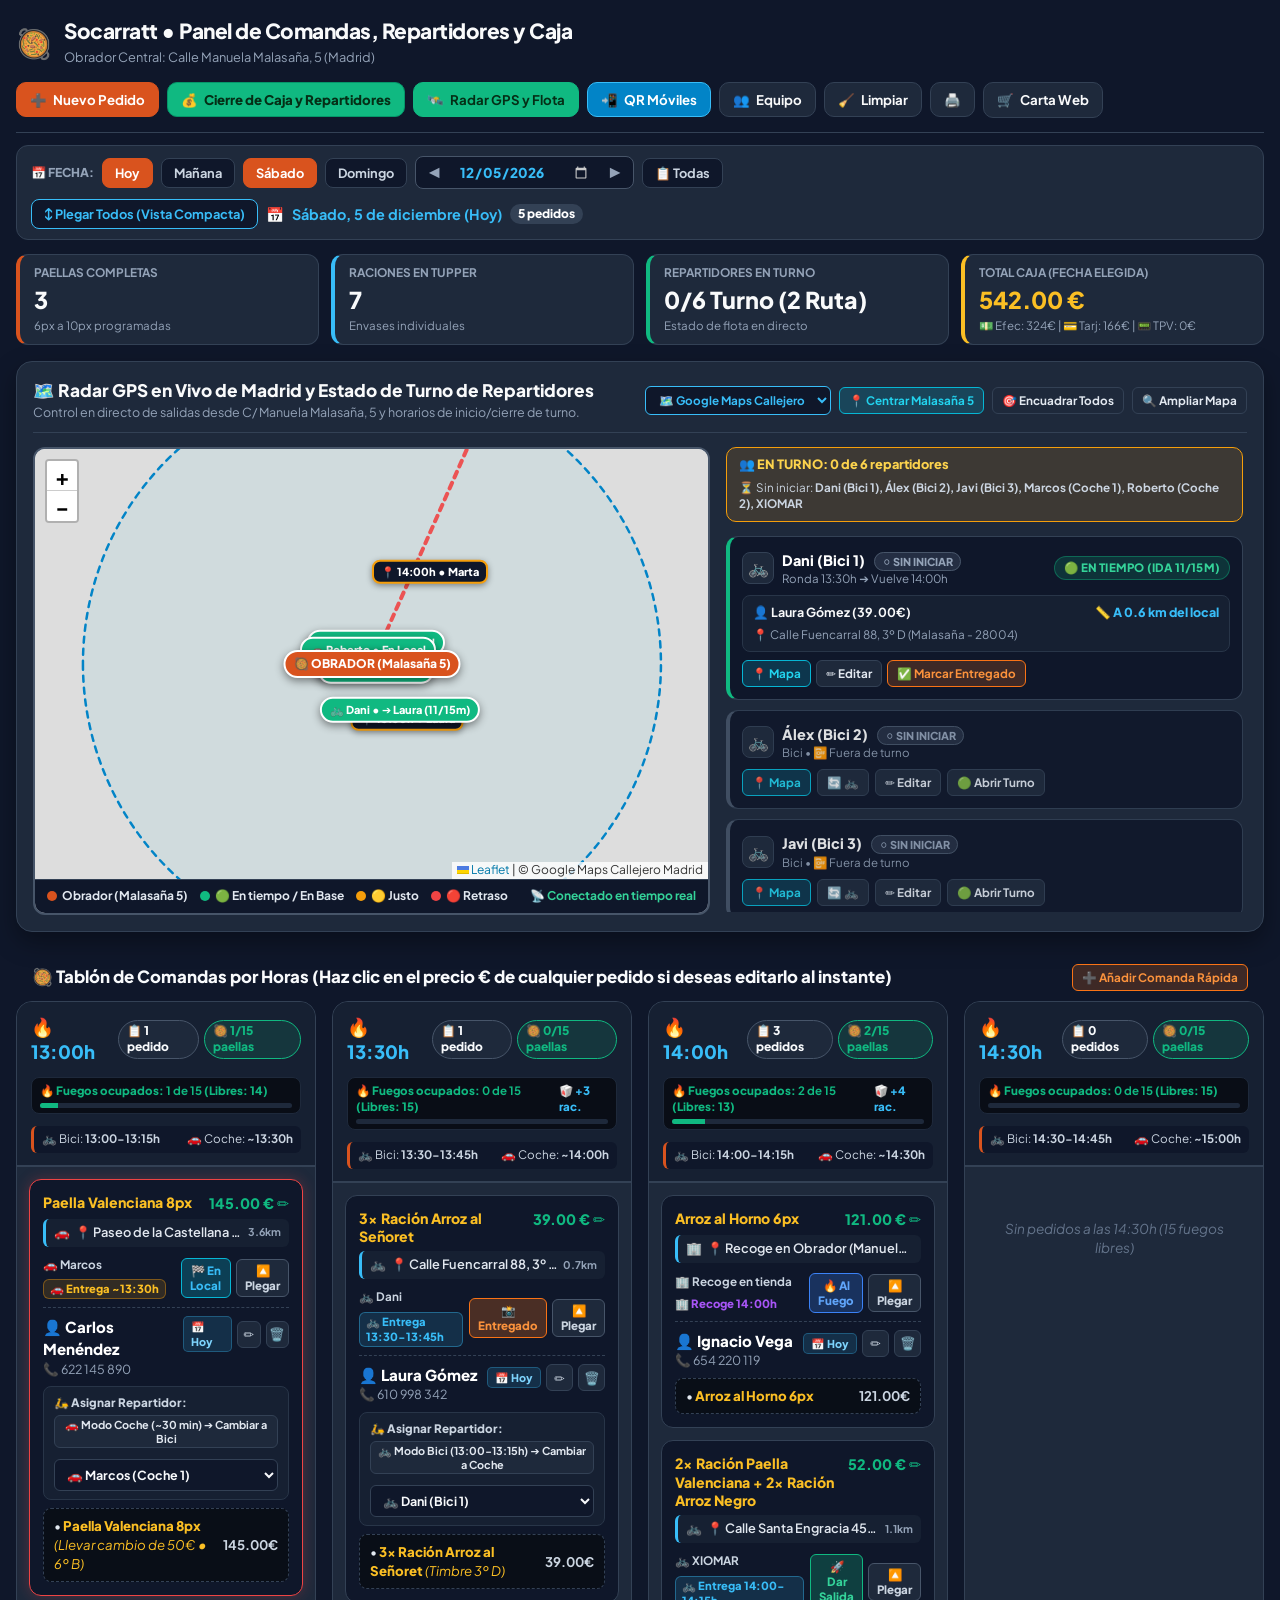
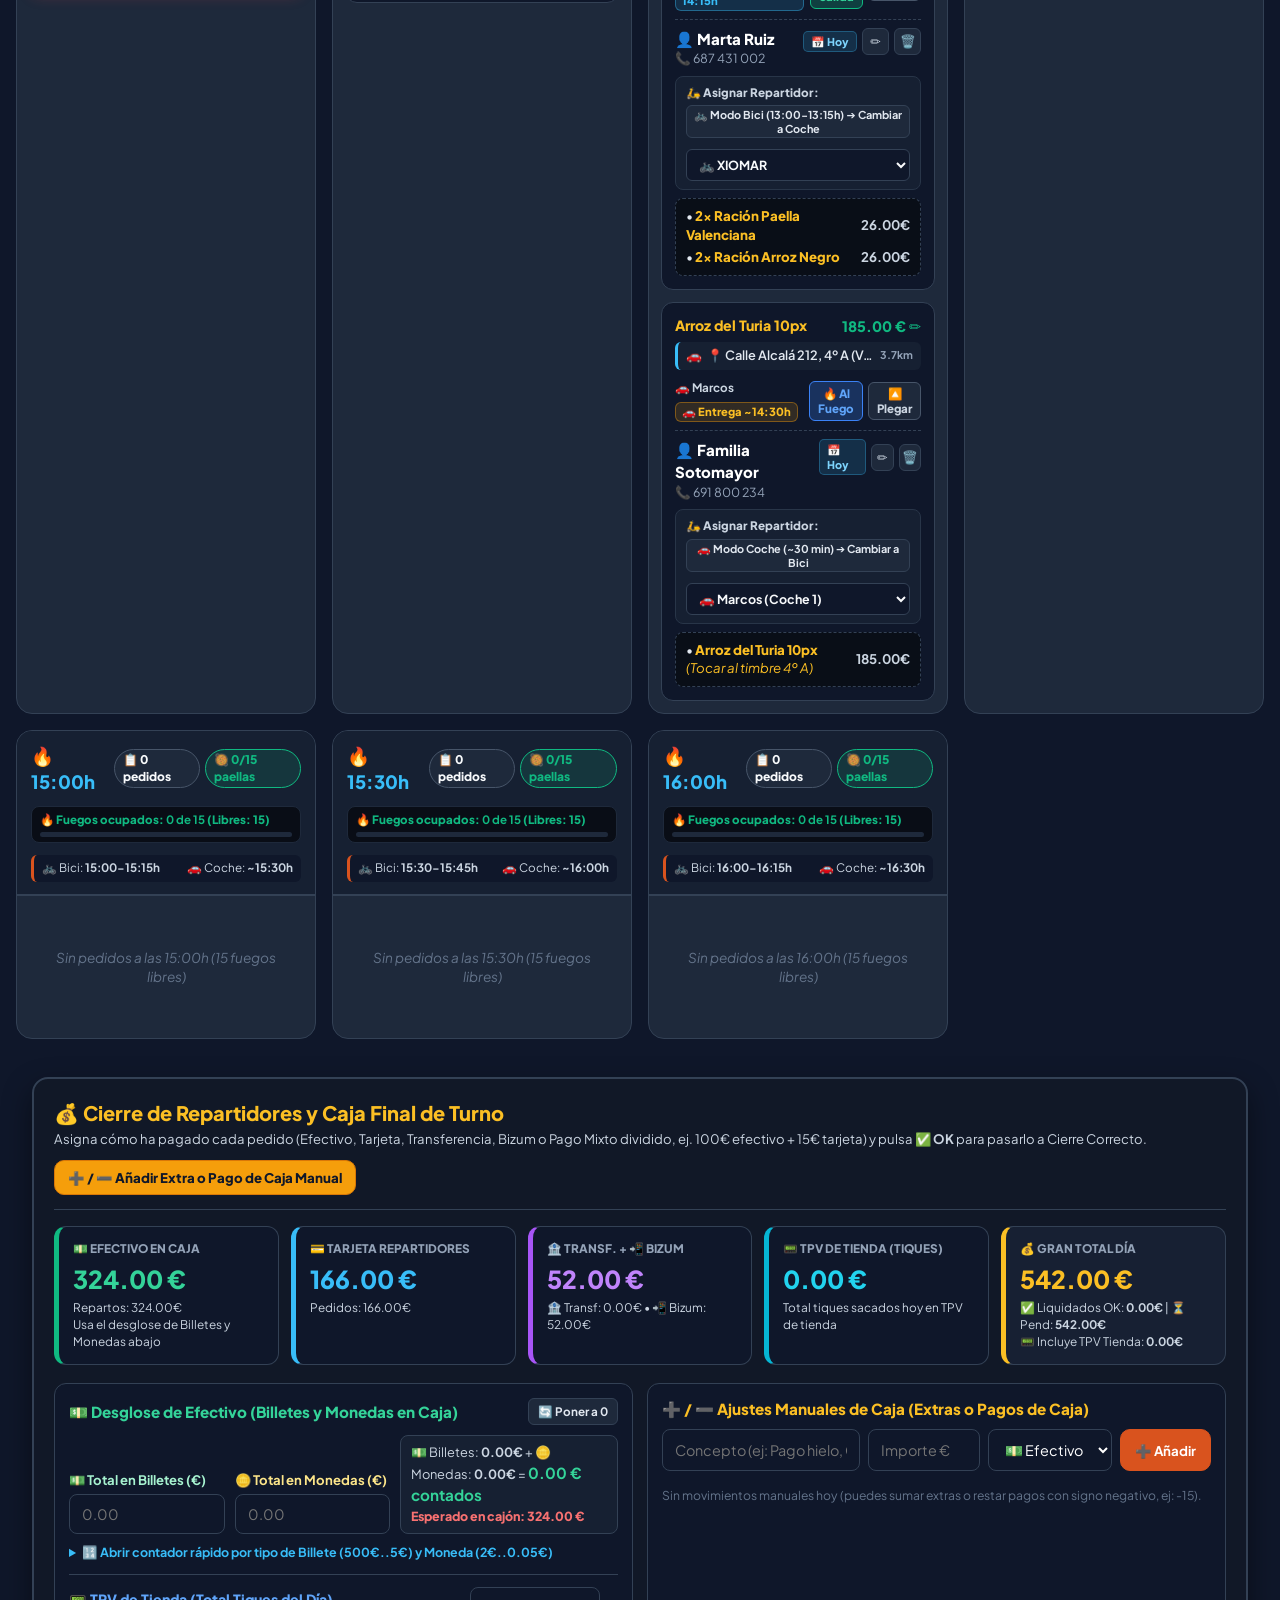
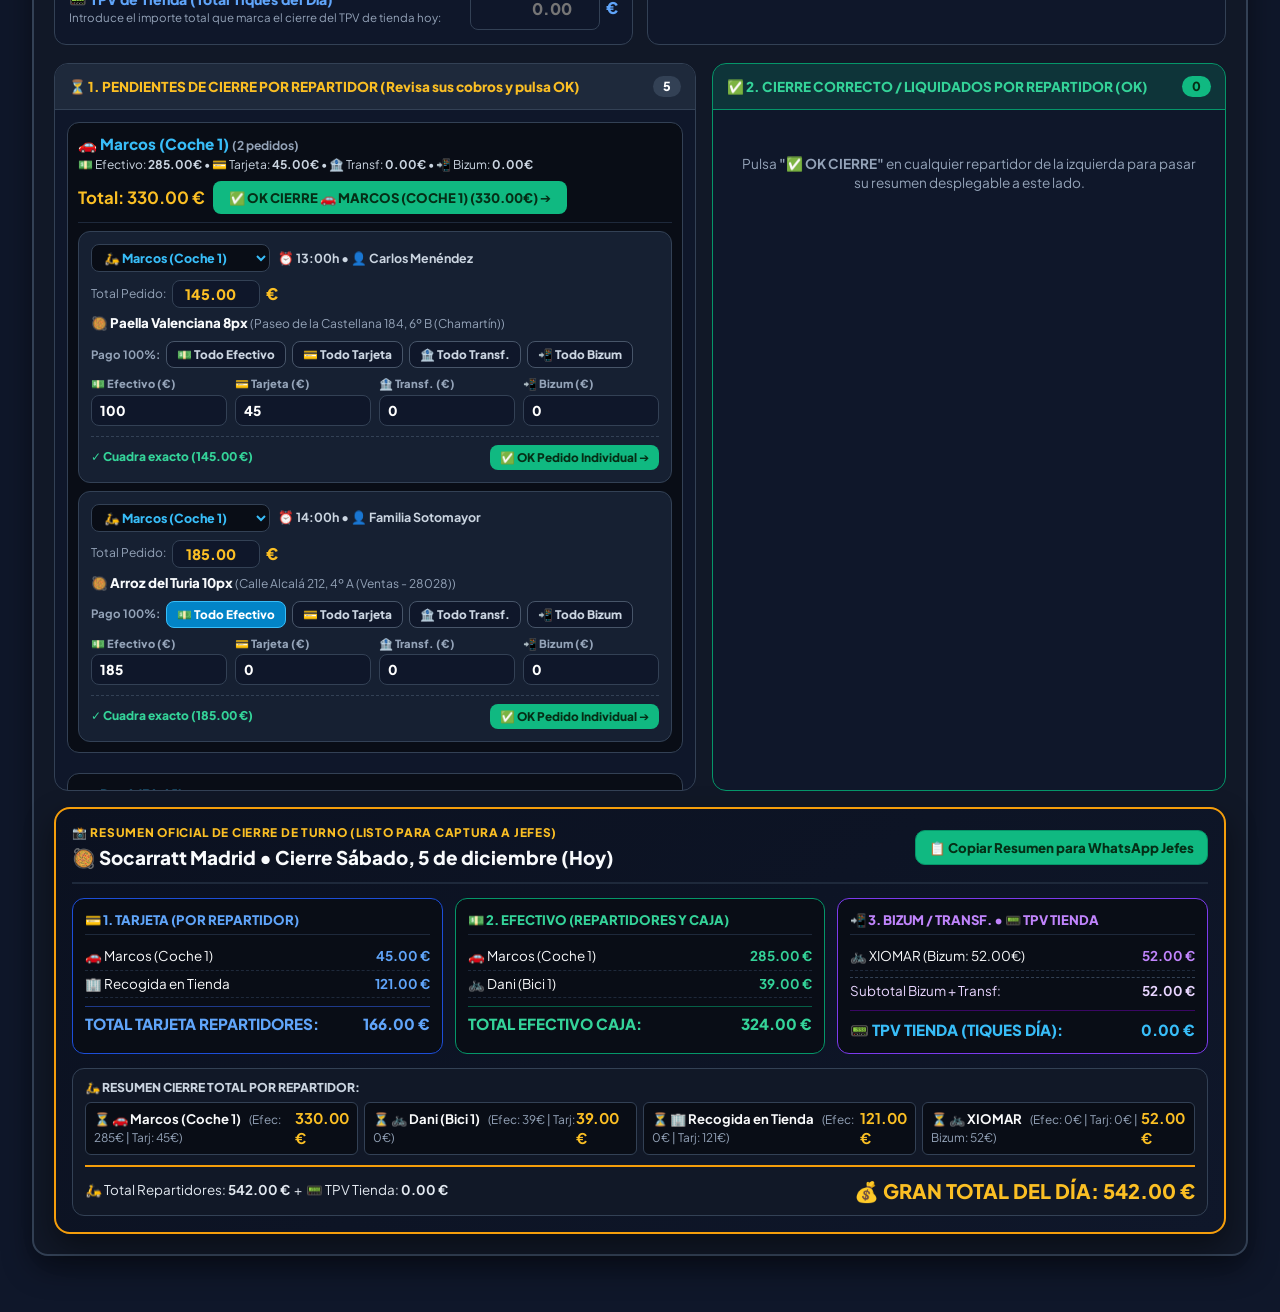
==== commit c3638f3c: "Resumen de fuegos por franja, desplegable individual, margen bici 15m, cierre agrupado por repartido" ====
--- a/cocina.html
+++ b/cocina.html
@@ -199,9 +199,9 @@
     <!-- Tarjetas de Resumen General de Caja por Método de Pago -->
     <div class="cash-summary-grid" id="cash-summary-cards"></div>
 
-    <!-- Calculadora de Efectivo (Billetes y Monedas) + Ajustes Manuales (+ / -) -->
+    <!-- Calculadora de Efectivo (Billetes y Monedas) + TPV Tienda + Ajustes Manuales (+ / -) -->
     <div class="cash-tools-grid">
-      <!-- Desglose de Efectivo en Billetes y Monedas -->
+      <!-- Desglose de Efectivo en Billetes y Monedas + TPV de Tienda -->
       <div class="cash-tool-box">
         <div style="display:flex; justify-content:space-between; align-items:center; margin-bottom:10px; flex-wrap:wrap; gap:6px;">
           <h3 style="font-size:0.95rem; font-weight:800; color:#34d399;">
@@ -213,11 +213,11 @@
         <div class="bills-coins-summary-inputs">
           <div>
             <label class="form-label" style="color:#a7f3d0;">💵 Total en Billetes (€)</label>
-            <input type="number" step="0.01" id="cash-bills-direct" class="form-input" placeholder="0.00" oninput="onDirectBillsCoinsInput()">
+            <input type="number" step="0.01" id="cash-bills-direct" class="form-input" placeholder="0.00" onfocus="lastFormInteractionTs = Date.now()" oninput="onDirectBillsCoinsInput()">
           </div>
           <div>
             <label class="form-label" style="color:#fde68a;">🪙 Total en Monedas (€)</label>
-            <input type="number" step="0.01" id="cash-coins-direct" class="form-input" placeholder="0.00" oninput="onDirectBillsCoinsInput()">
+            <input type="number" step="0.01" id="cash-coins-direct" class="form-input" placeholder="0.00" onfocus="lastFormInteractionTs = Date.now()" oninput="onDirectBillsCoinsInput()">
           </div>
           <div class="cash-counted-result" id="cash-counted-diff-box">
             <span>Contado: 0.00 €</span>
@@ -231,6 +231,20 @@
           </summary>
           <div class="denominations-grid" id="denominations-container" style="margin-top:10px;"></div>
         </details>
+
+        <!-- TPV DE TIENDA (TIQUES REALIZADOS EN EL DÍA) -->
+        <div style="margin-top:12px; padding-top:12px; border-top:1px solid #334155;">
+          <div style="display:flex; justify-content:space-between; align-items:center; gap:10px; flex-wrap:wrap;">
+            <div>
+              <div style="font-size:0.88rem; font-weight:800; color:#60a5fa;">📟 TPV de Tienda (Total Tiques del Día)</div>
+              <div style="font-size:0.72rem; color:#94a3b8;">Introduce el importe total que marca el cierre del TPV de tienda hoy:</div>
+            </div>
+            <div style="display:flex; align-items:center; gap:6px;">
+              <input type="number" step="0.01" id="cash-store-tpv-input" class="form-input" style="width:130px; font-size:1rem; font-weight:900; color:#60a5fa; text-align:right;" placeholder="0.00" onfocus="lastFormInteractionTs = Date.now()" oninput="onStoreTpvInput()">
+              <span style="font-weight:900; color:#60a5fa;">€</span>
+            </div>
+          </div>
+        </div>
       </div>
 
       <!-- Movimientos Manuales de Caja (+ Extras / - Pagos sacados de Caja) -->
@@ -259,26 +273,29 @@
       </div>
     </div>
 
-    <!-- TABLA DOBLE DE REPARTIDORES: PENDIENTES DE LIQUIDAR (IZQUIERDA) ➔ LIQUIDADOS OK (DERECHA) -->
+    <!-- TABLA DOBLE DE REPARTIDORES AGRUPADA POR REPARTIDOR: PENDIENTES (IZQUIERDA) ➔ LIQUIDADOS OK (DERECHA) -->
     <div class="settlement-two-columns">
-      <!-- Lado Izquierdo: Pendientes de revisar/liquidar -->
+      <!-- Lado Izquierdo: Pendientes agrupados por repartidor -->
       <div class="settlement-column pending-col">
         <div class="settlement-col-header">
-          <span>⏳ 1. PENDIENTES DE CIERRE (Modifica Efectivo / Tarjeta / Transf / Bizum y pulsa OK)</span>
+          <span>⏳ 1. PENDIENTES DE CIERRE POR REPARTIDOR (Revisa sus cobros y pulsa OK)</span>
           <span class="settlement-badge" id="settlement-pending-count">0</span>
         </div>
         <div id="settlement-pending-body" class="settlement-list-body"></div>
       </div>
 
-      <!-- Lado Derecho: Liquidados / Cierre Correcto -->
+      <!-- Lado Derecho: Liquidados / Cierre Correcto (Desplegable por Repartidor) -->
       <div class="settlement-column settled-col">
         <div class="settlement-col-header settled-header">
-          <span>✅ 2. CIERRE CORRECTO / LIQUIDADOS (OK)</span>
+          <span>✅ 2. CIERRE CORRECTO / LIQUIDADOS POR REPARTIDOR (OK)</span>
           <span class="settlement-badge settled-badge" id="settlement-done-count">0</span>
         </div>
         <div id="settlement-done-body" class="settlement-list-body"></div>
       </div>
     </div>
+
+    <!-- CUADRO RESUMEN FINAL DE CIERRE PARA CAPTURA DE PANTALLA A LOS JEFES -->
+    <div id="boss-closing-report-container" style="margin-top: 16px;"></div>
   </section>
 
   <!-- 6. Modal para Conectar y Probar en el Móvil (QR + WhatsApp) -->
@@ -344,18 +361,18 @@
         <div class="form-row-3col">
           <div class="form-group">
             <label class="form-label">📅 Fecha *</label>
-            <input type="date" id="m-order-date" class="form-input" required>
+            <input type="date" id="m-order-date" class="form-input" onchange="onModalDateOrStoreChange()" required>
           </div>
           <div class="form-group">
             <label class="form-label">⏰ Hora Salida Cocina *</label>
             <select id="m-slot" class="form-select">
-              <option value="13:00">13:00h (Entrega ~13:30h)</option>
-              <option value="13:30">13:30h (Entrega ~14:00h)</option>
-              <option value="14:00" selected>14:00h (Entrega ~14:30h)</option>
-              <option value="14:30">14:30h (Entrega ~15:00h)</option>
-              <option value="15:00">15:00h (Entrega ~15:30h)</option>
-              <option value="15:30">15:30h (Entrega ~16:00h)</option>
-              <option value="16:00">16:00h (Última ronda)</option>
+              <option value="13:00">13:00h (🚲 13:00-13:15h | 🚗 ~13:30h)</option>
+              <option value="13:30">13:30h (🚲 13:30-13:45h | 🚗 ~14:00h)</option>
+              <option value="14:00" selected>14:00h (🚲 14:00-14:15h | 🚗 ~14:30h)</option>
+              <option value="14:30">14:30h (🚲 14:30-14:45h | 🚗 ~15:00h)</option>
+              <option value="15:00">15:00h (🚲 15:00-15:15h | 🚗 ~15:30h)</option>
+              <option value="15:30">15:30h (🚲 15:30-15:45h | 🚗 ~16:00h)</option>
+              <option value="16:00">16:00h (🚲 16:00-16:15h | 🚗 ~16:30h)</option>
             </select>
           </div>
           <div class="form-group">
@@ -367,9 +384,35 @@
           </div>
         </div>
 
-        <div class="form-group" id="m-address-group">
-          <label class="form-label">📍 Dirección de entrega en Madrid:</label>
-          <input type="text" id="m-address" class="form-input" placeholder="Ej: Calle Fuencarral 88, 3º D (o Paseo de la Castellana 120)">
+        <!-- Selector de Tienda Socarratt cuando es Recoger en Tienda (6€ vs 10€ raciones) -->
+        <div class="form-group" id="m-pickup-store-group" style="display: none;">
+          <label class="form-label">🏢 Tienda Socarratt de Recogida (Calcula automático 6€ o 10€ por ración):</label>
+          <select id="m-pickup-store" class="form-select" onchange="onModalDateOrStoreChange()">
+            <option value="malasana">📍 Malasaña (Obrador Principal) — C/ Manuela Malasaña, 5 (Raciones: 10€)</option>
+            <option value="imperial">📍 Imperial (Juan Duque) — C/ Juan Duque, 34 (Raciones: 6€ Lunes-Viernes | 10€ Sáb-Dom)</option>
+            <option value="ciudad-lineal">📍 Ciudad Lineal (Caunedo) — C/ Caunedo, 3 (Raciones: 6€ siempre)</option>
+            <option value="ventas">📍 Ventas (Ricardo Ortiz) — C/ Ricardo Ortiz, 6 (Raciones: 6€ siempre)</option>
+            <option value="chueca">📍 Chueca — C/ San Marcos, 2 (Raciones: 10€)</option>
+            <option value="chamberi">📍 Chamberí — C/ Viriato, 14 (Raciones: 10€)</option>
+            <option value="acacias">📍 Acacias (Bodega Invictus) — P.º de la Esperanza, 23 (Raciones: 10€ Sáb-Dom)</option>
+          </select>
+        </div>
+
+        <div id="m-address-group">
+          <div class="form-row-2col" style="grid-template-columns: 1.7fr 1.3fr;">
+            <div class="form-group">
+              <label class="form-label">📍 Dirección de entrega en Madrid:</label>
+              <input type="text" id="m-address" class="form-input" placeholder="Ej: Calle Fuencarral 88, 3º D">
+            </div>
+            <div class="form-group">
+              <label class="form-label">🚲 / 🚗 Margen de Entrega (Bici vs Coche):</label>
+              <select id="m-delivery-vehicle-mode" class="form-select">
+                <option value="auto" selected>⚡ Automático según cercanía</option>
+                <option value="bike">🚲 Bici de Carga (Entrega rápida +5 a 15 min, ej. 13:00-13:15h)</option>
+                <option value="car">🚗 Coche (Entrega estándar ~30 min, ej. 13:30h)</option>
+              </select>
+            </div>
+          </div>
         </div>
 
         <!-- CONSTRUCTOR DE PLATOS DE LA CARTA OFICIAL -->
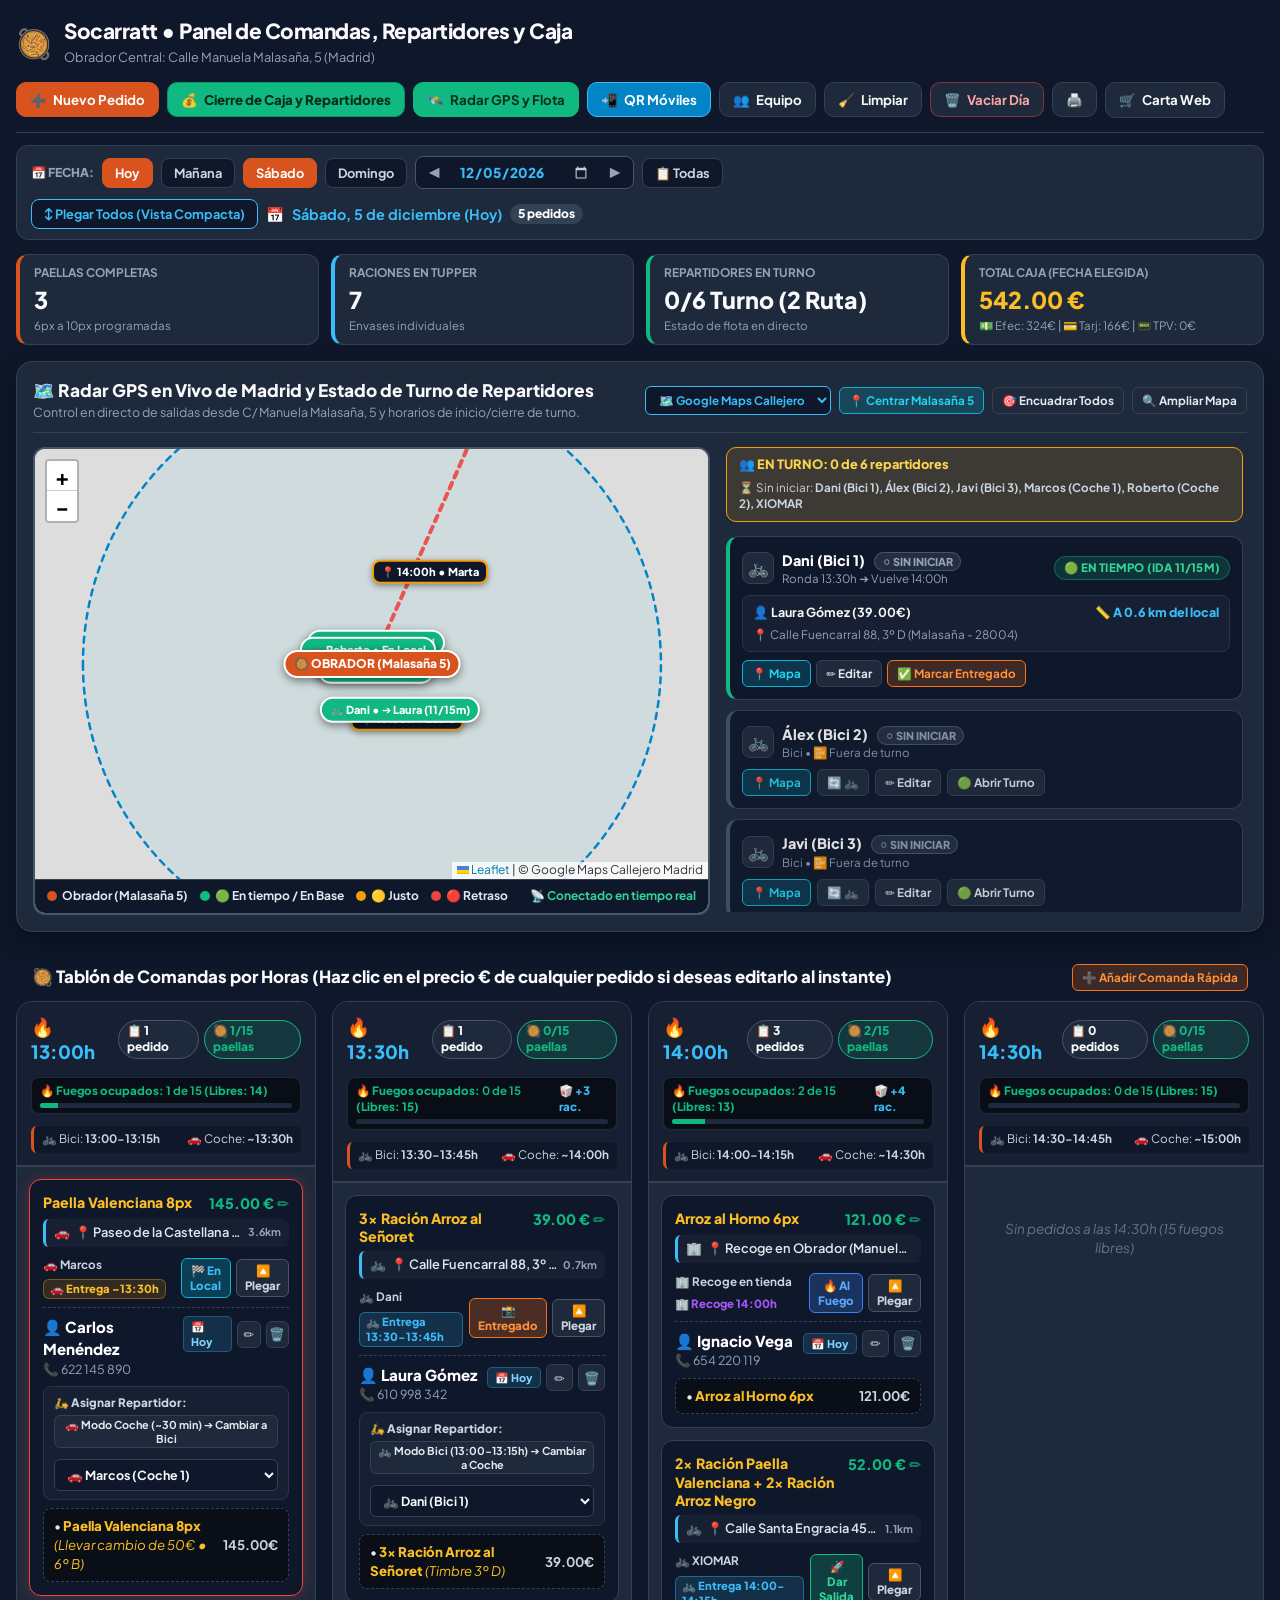
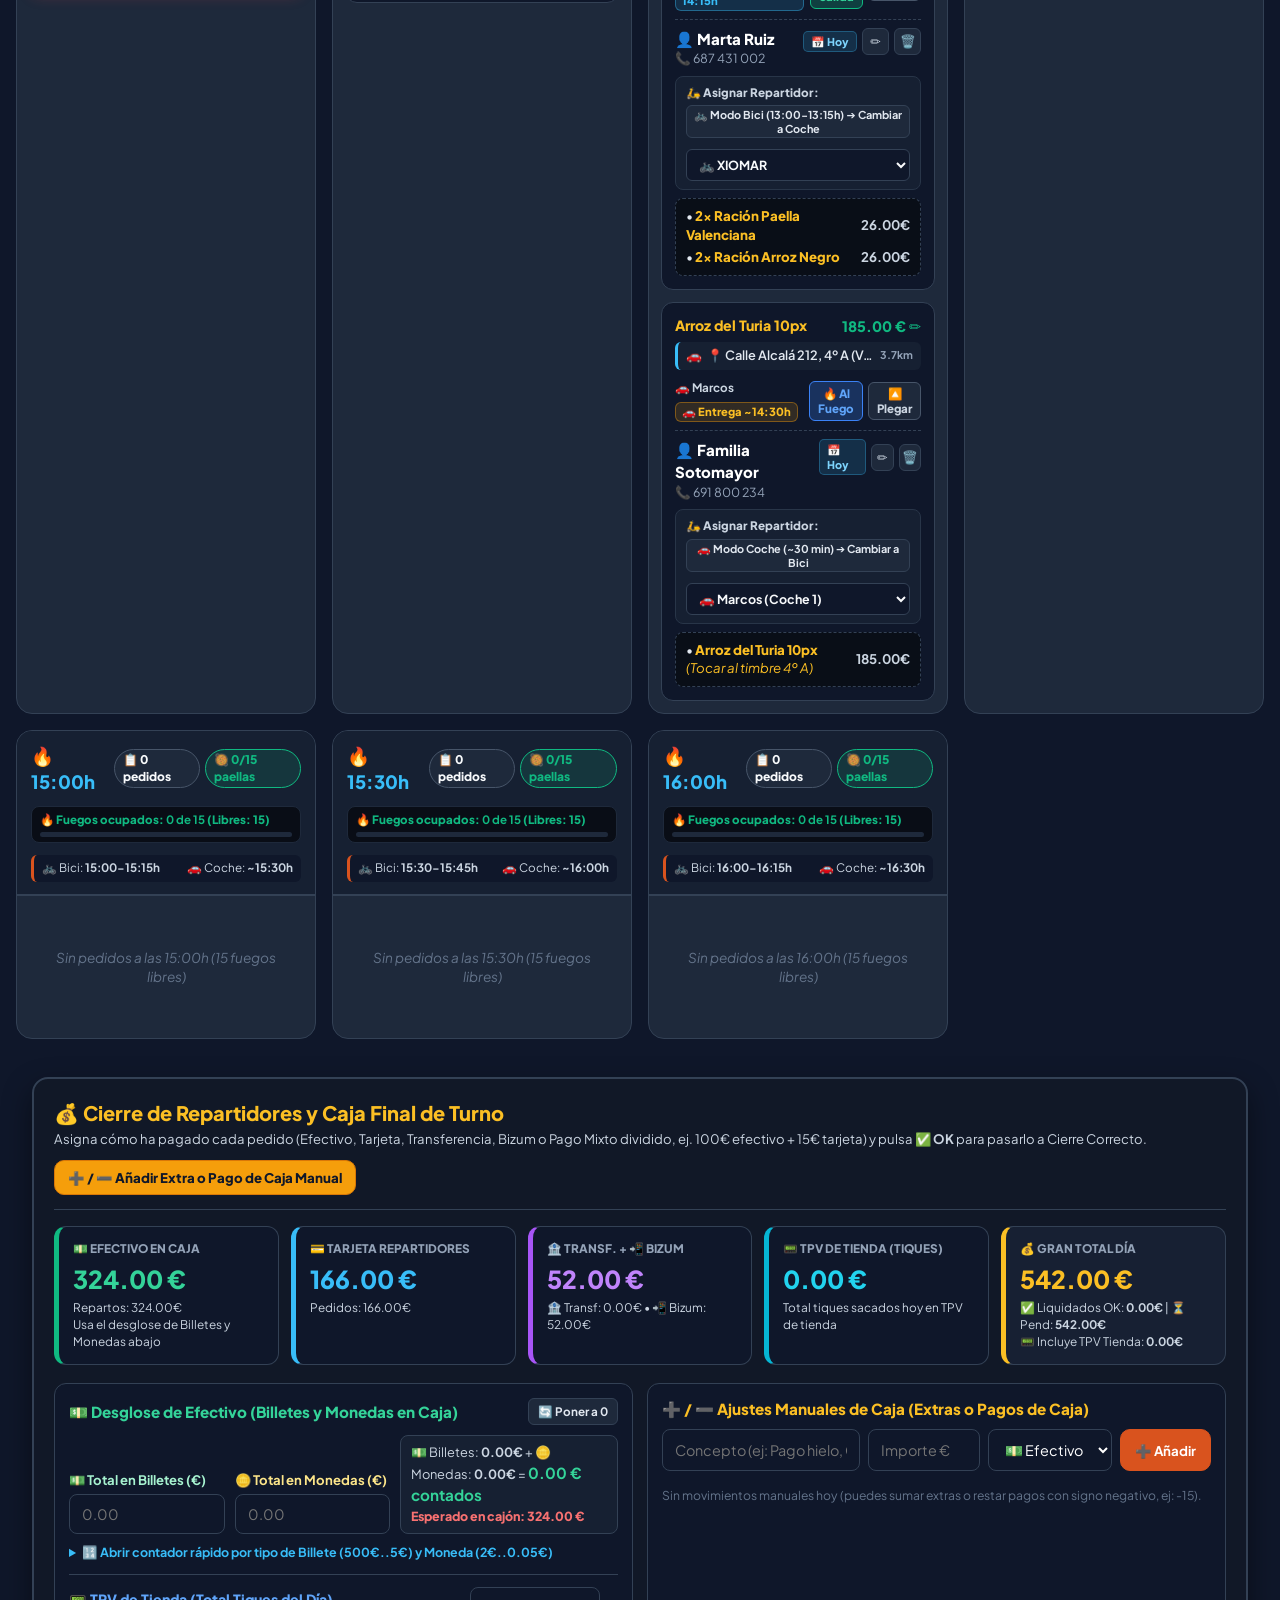
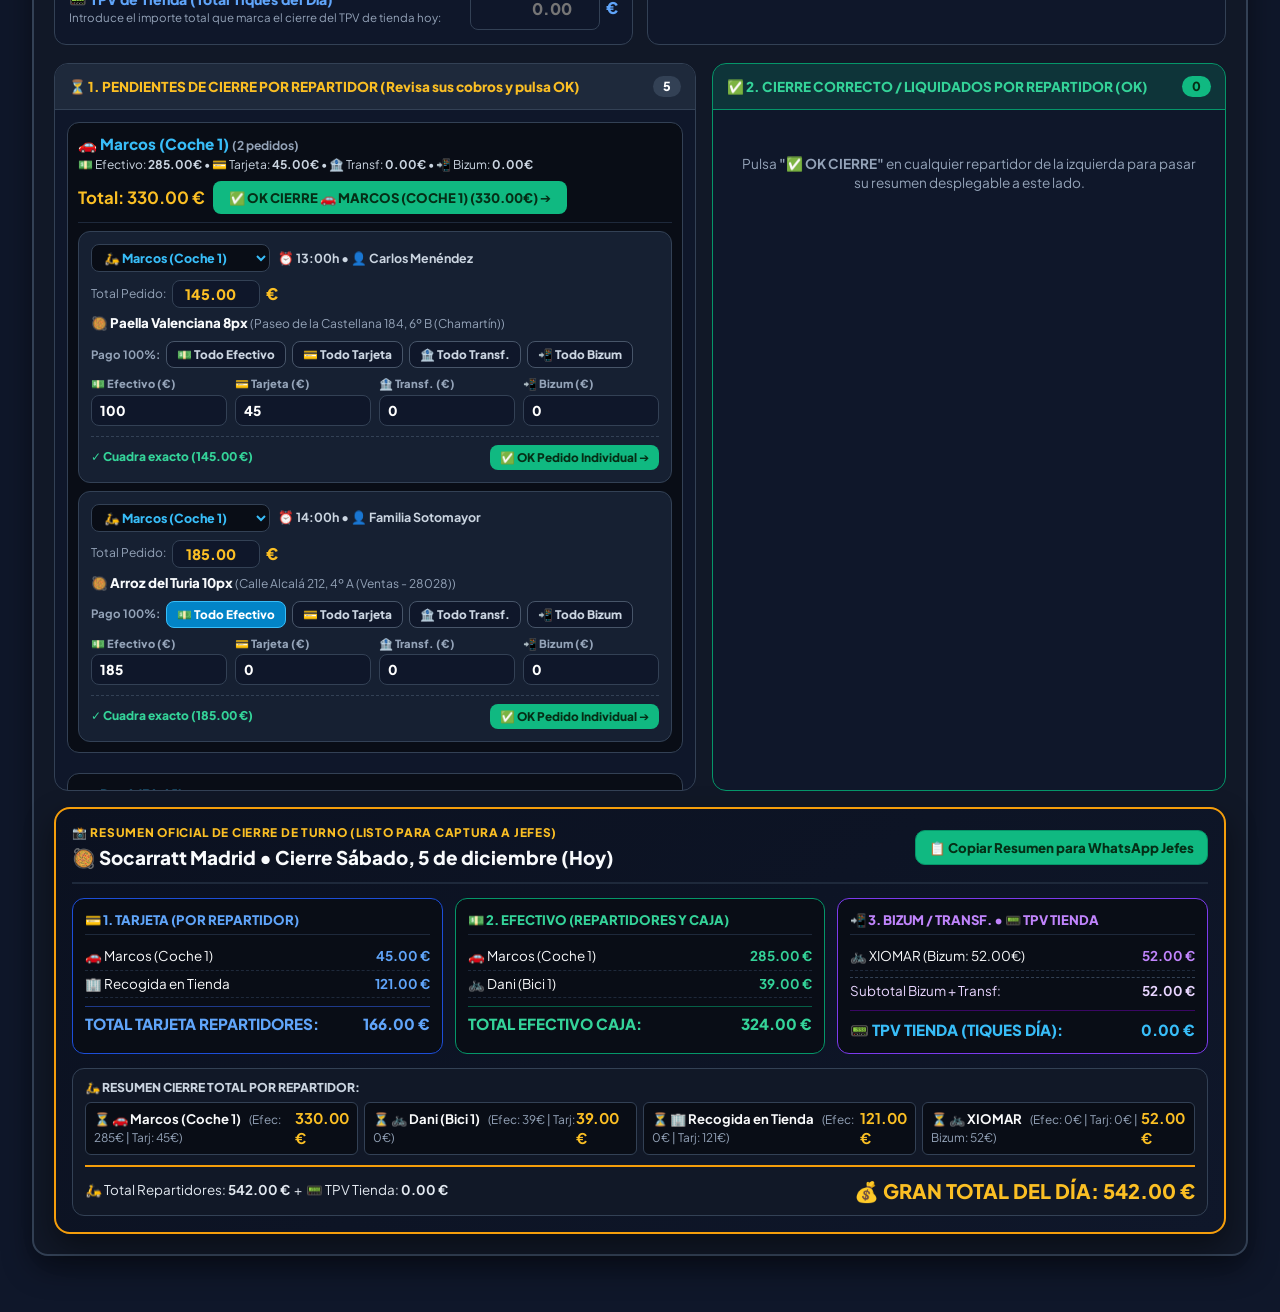
==== commit 5f8938d9: "Audit & polish for weekend service: rider order sorting/bike windows/payment badge, MQTT full cash &" ====
--- a/cocina.html
+++ b/cocina.html
@@ -45,8 +45,12 @@
         <span>👥</span> <span>Equipo</span>
       </button>
 
-      <button class="btn-kds" onclick="clearDeliveredOrders()">
+      <button class="btn-kds" onclick="clearDeliveredOrders()" title="Borrar pedidos completados">
         <span>🧹</span> <span>Limpiar</span>
+      </button>
+
+      <button class="btn-kds" onclick="clearAllOrdersForSelectedDate()" title="Vaciar todos los pedidos del día seleccionado para empezar turno en limpio" style="border-color:rgba(239,68,68,0.45); color:#fca5a5;">
+        <span>🗑️</span> <span>Vaciar Día</span>
       </button>
 
       <button id="btn-print-kds" class="btn-kds" title="Imprimir">
@@ -373,6 +377,9 @@
               <option value="15:00">15:00h (🚲 15:00-15:15h | 🚗 ~15:30h)</option>
               <option value="15:30">15:30h (🚲 15:30-15:45h | 🚗 ~16:00h)</option>
               <option value="16:00">16:00h (🚲 16:00-16:15h | 🚗 ~16:30h)</option>
+              <option value="20:30">🌙 20:30h Cena (🚲 20:30-20:45h | 🚗 ~21:00h)</option>
+              <option value="21:00">🌙 21:00h Cena (🚲 21:00-21:15h | 🚗 ~21:30h)</option>
+              <option value="21:30">🌙 21:30h Cena (🚲 21:30-21:45h | 🚗 ~22:00h)</option>
             </select>
           </div>
           <div class="form-group">
